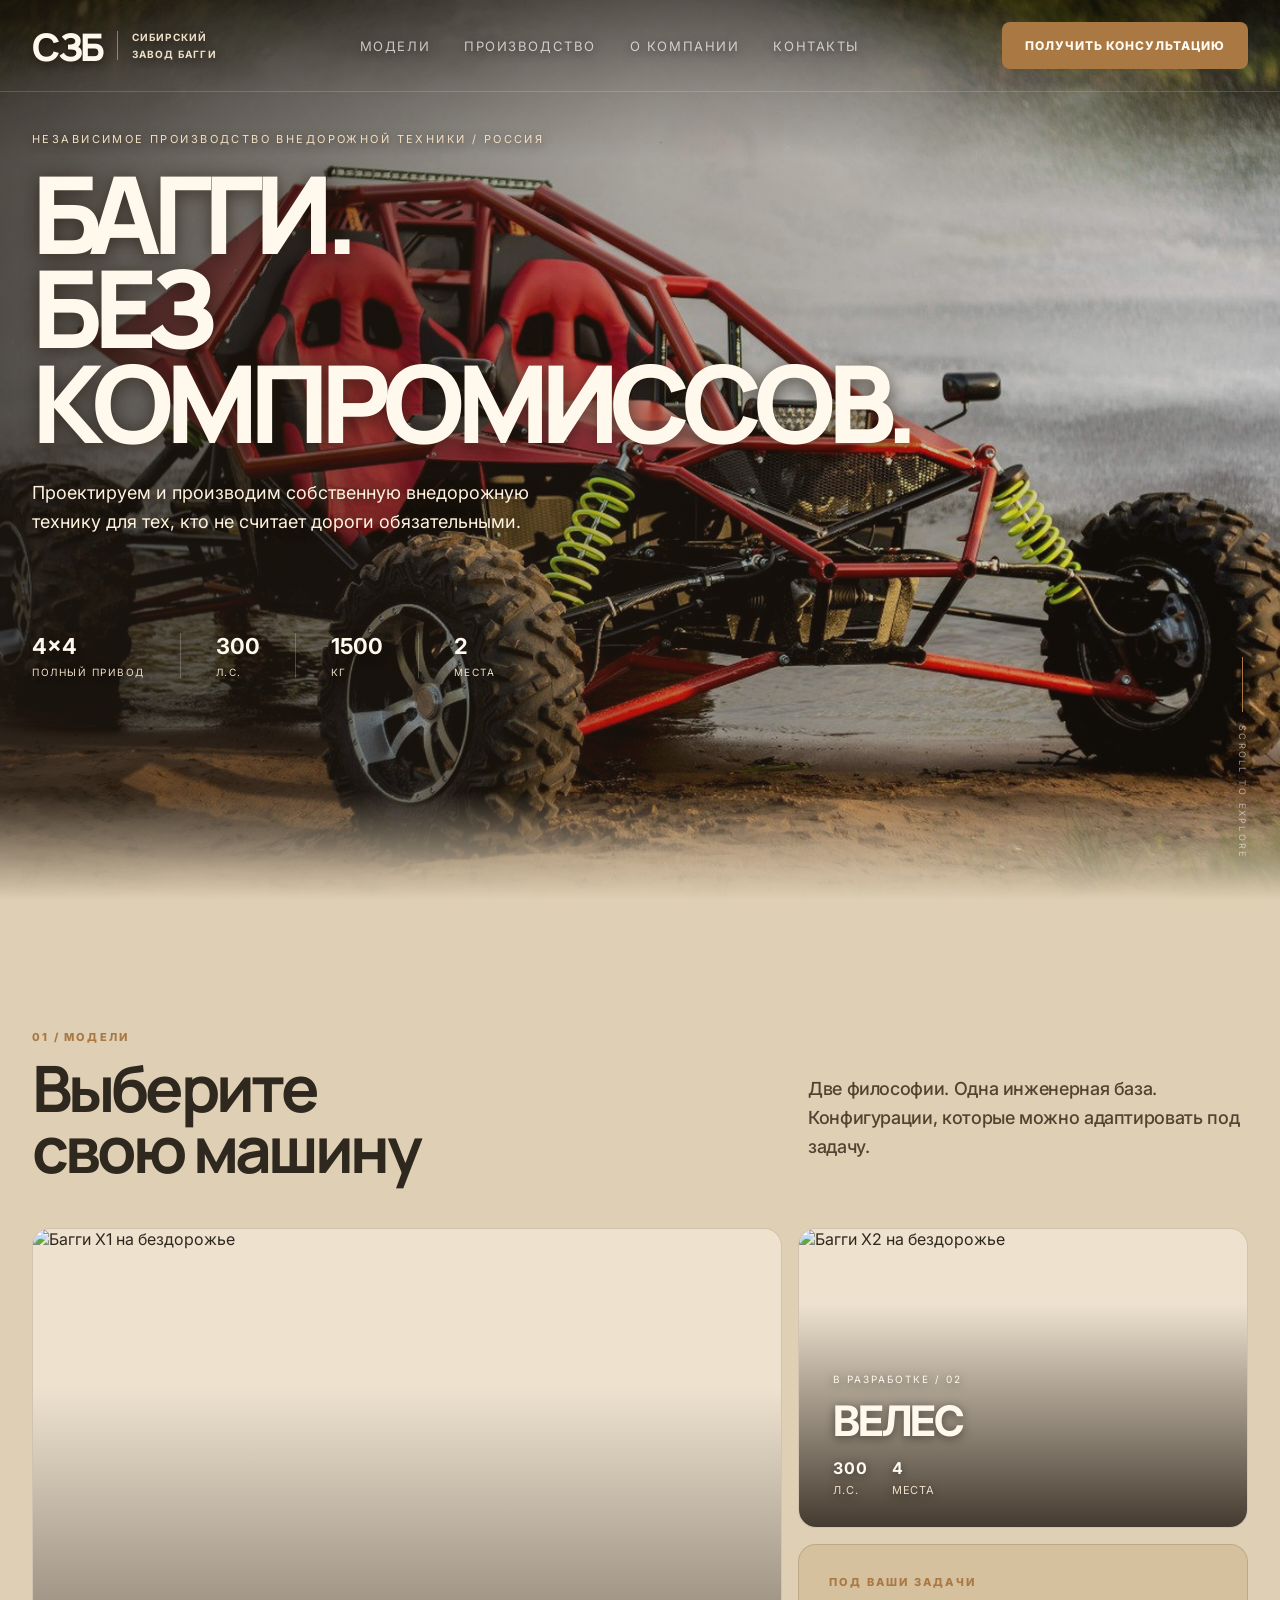
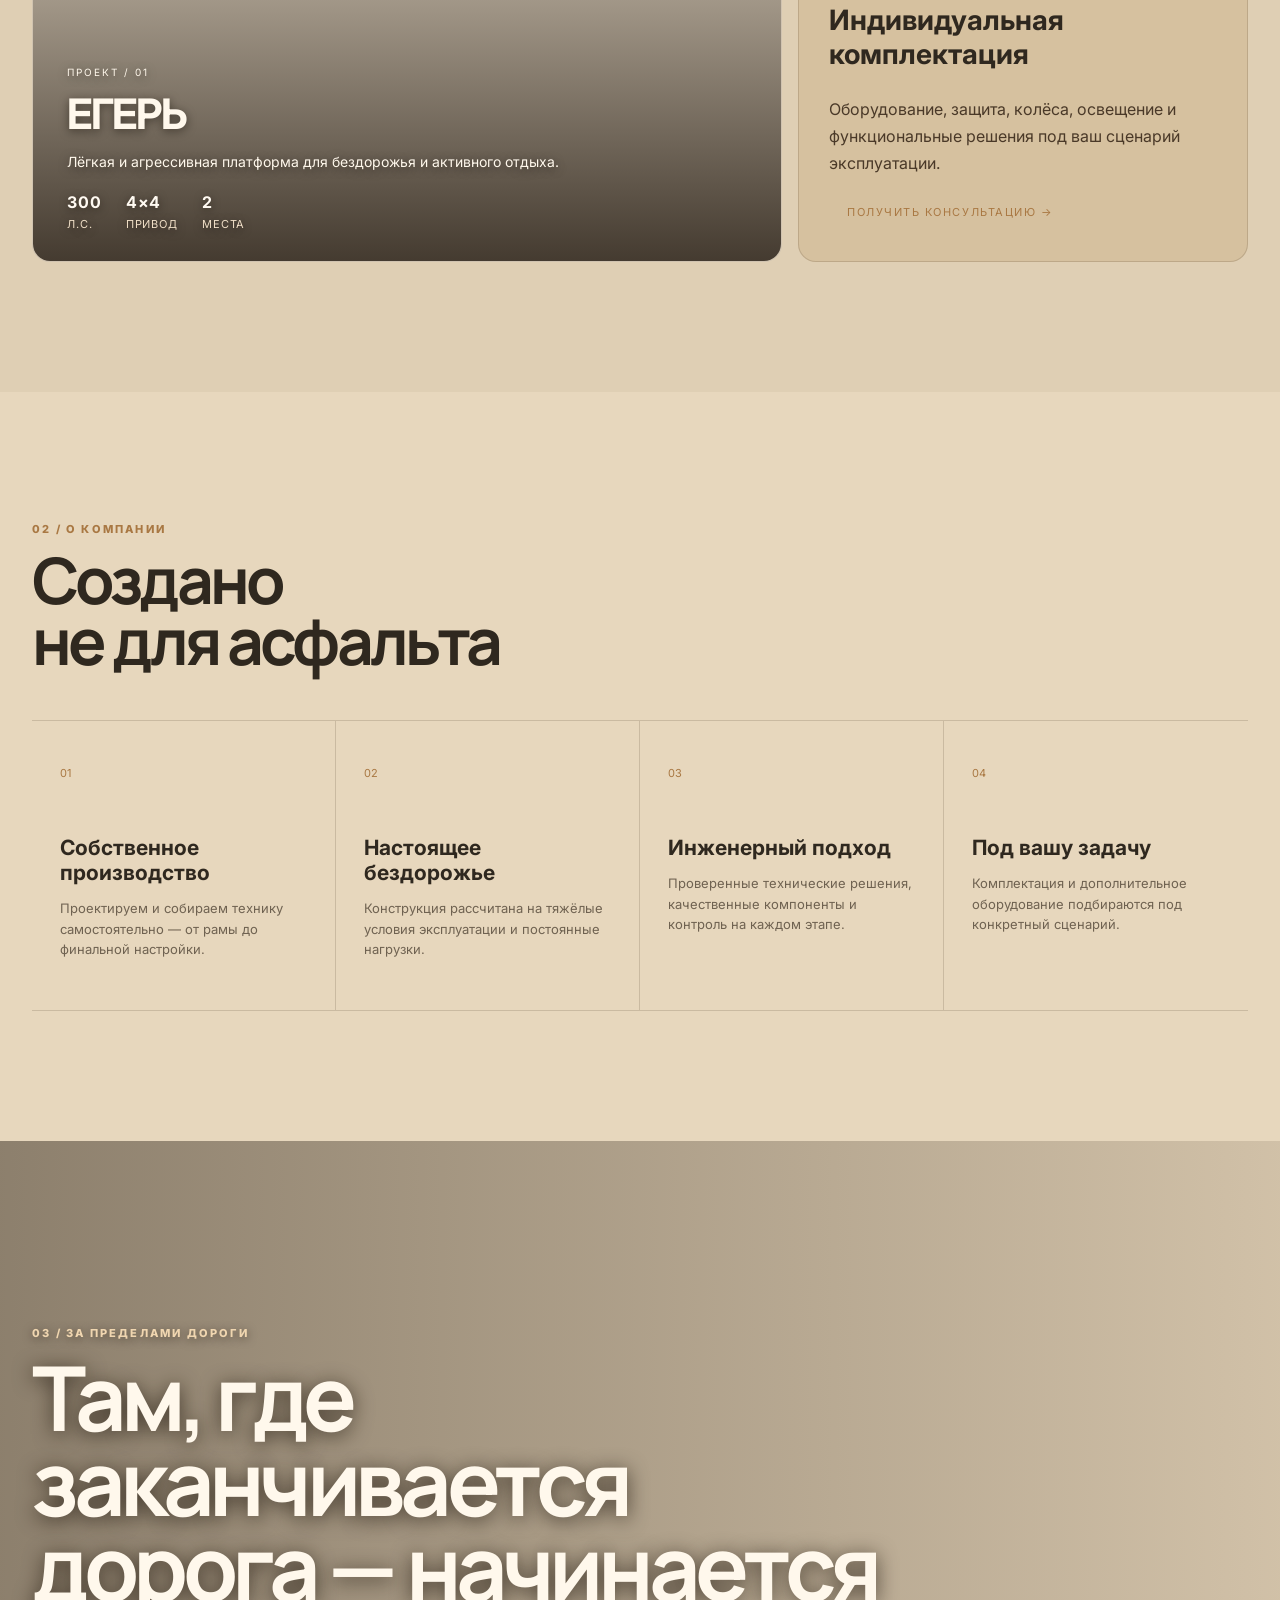
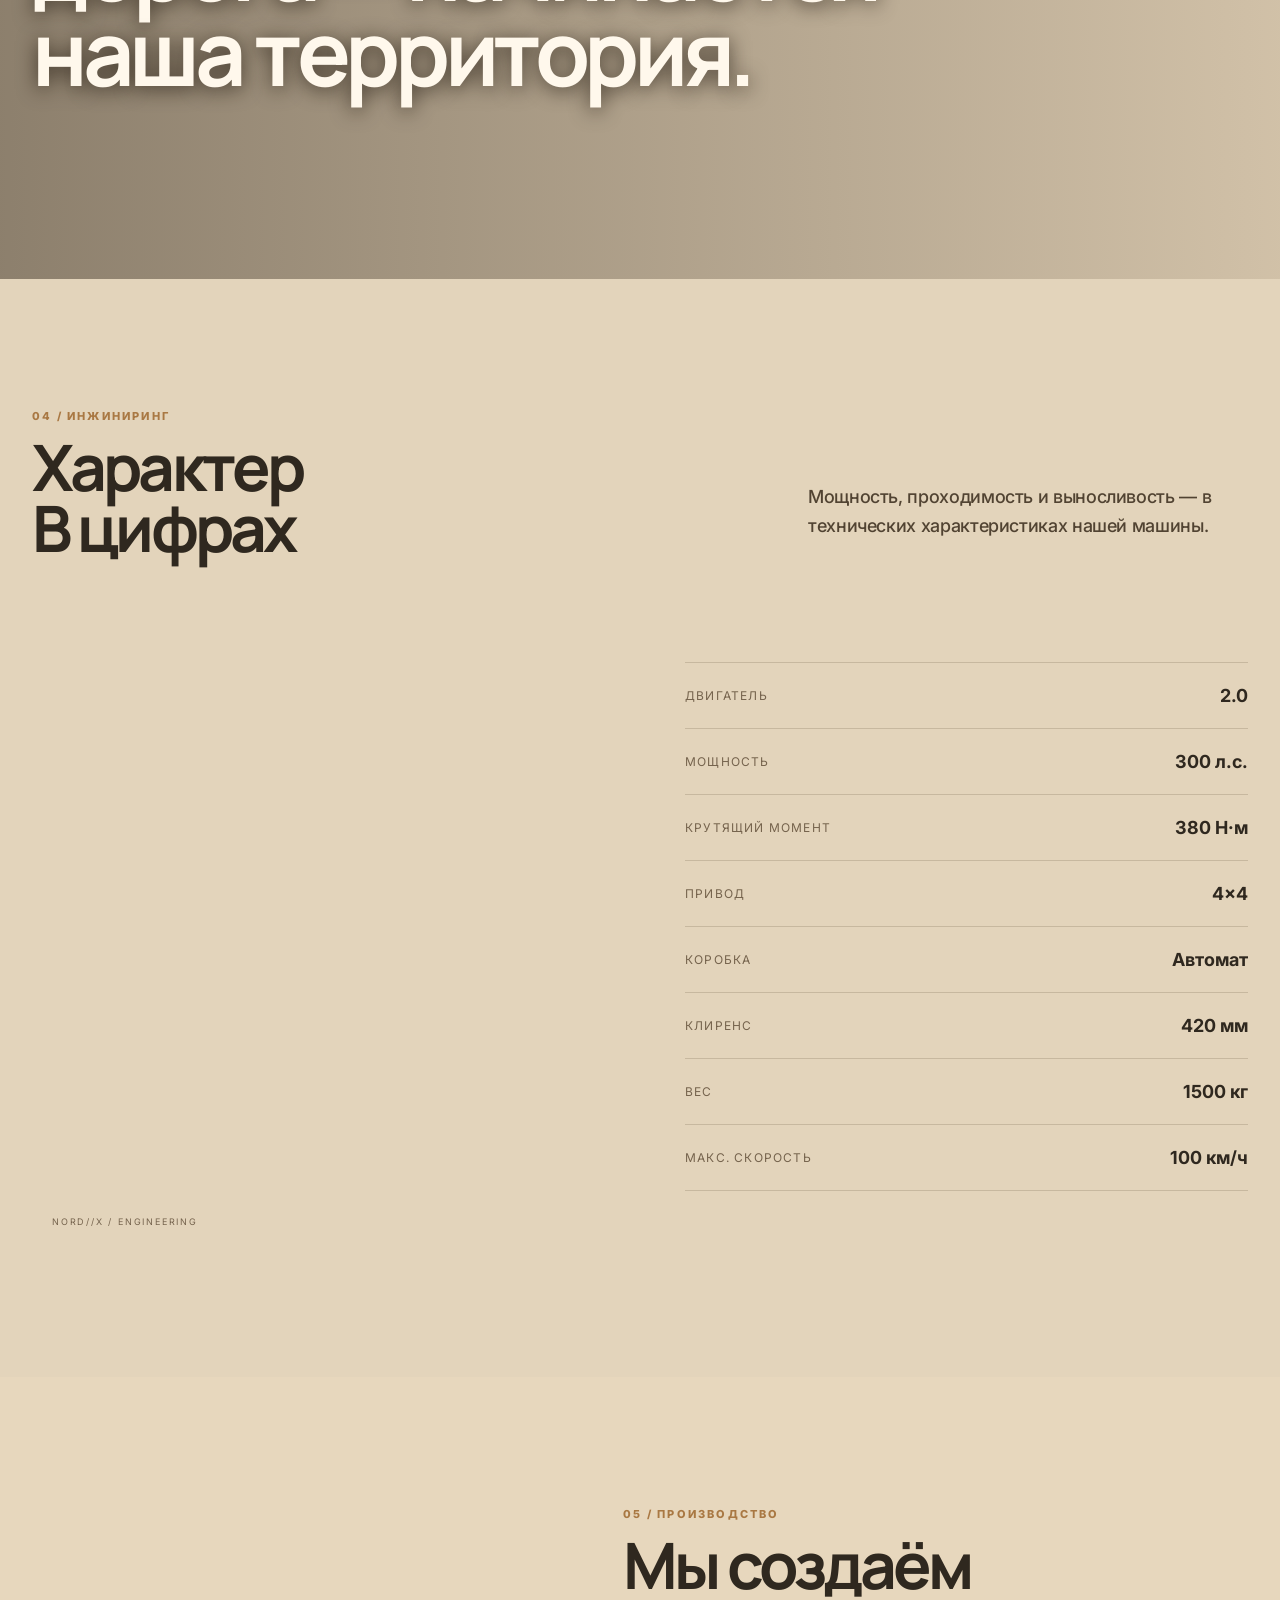
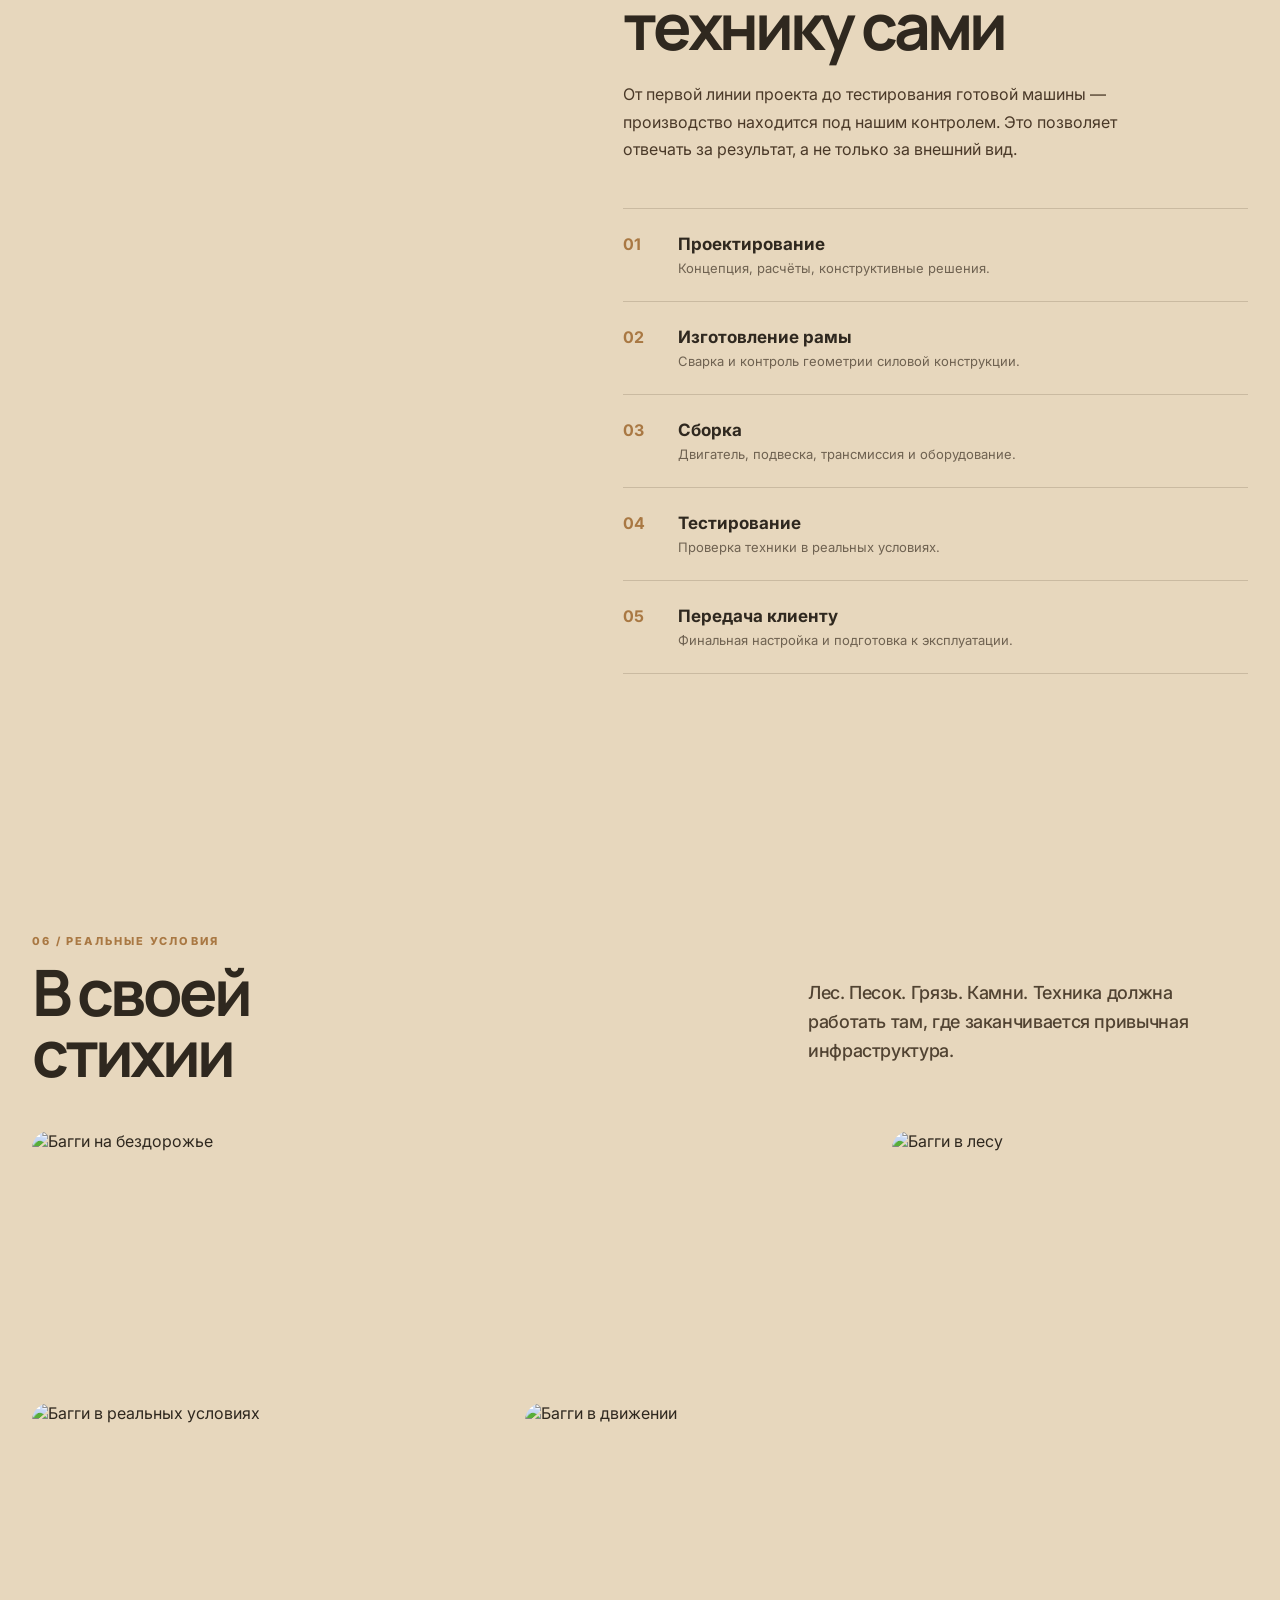
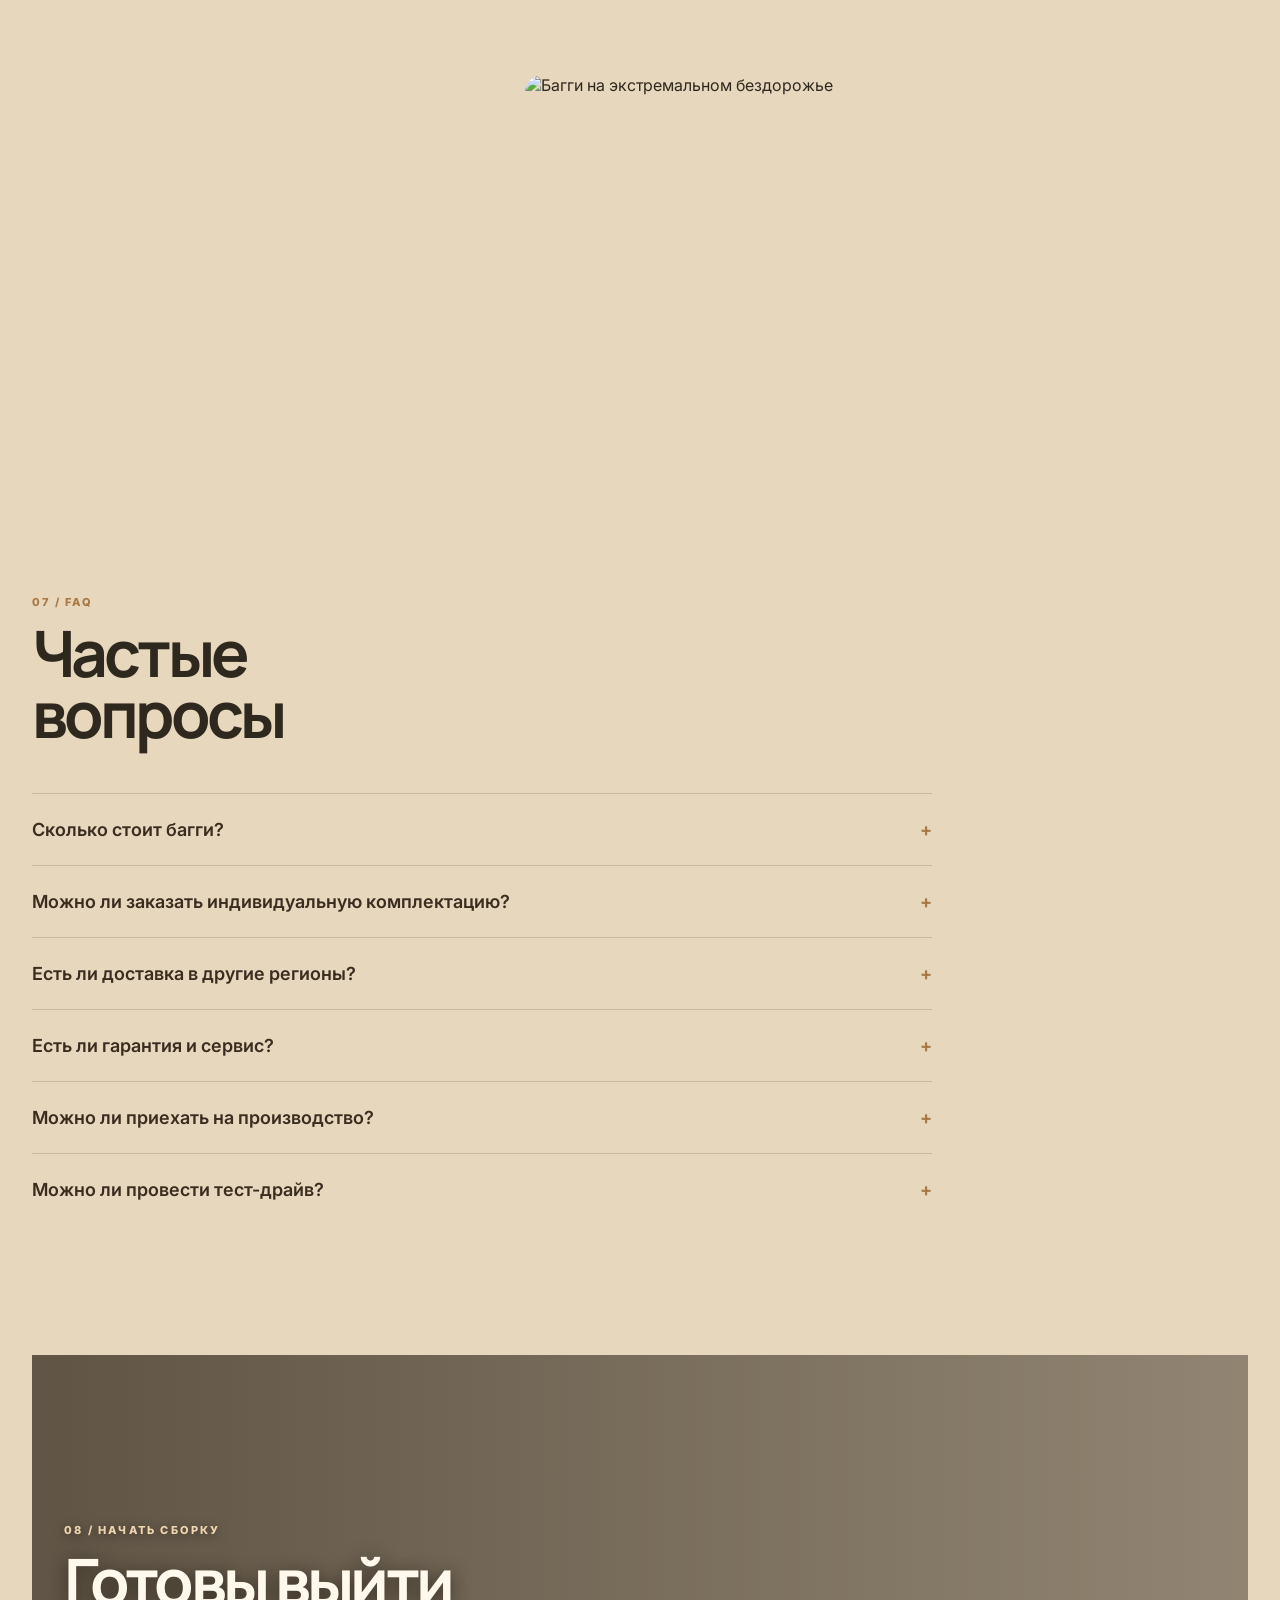
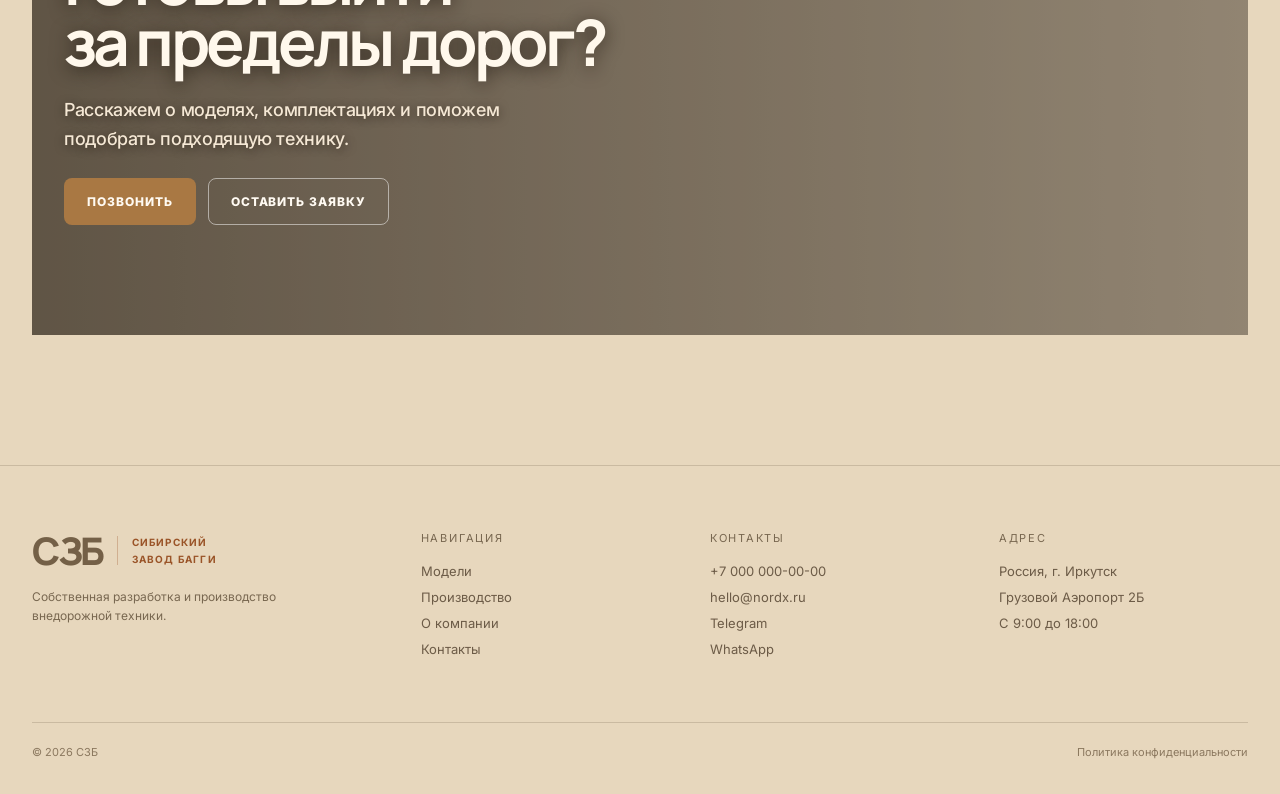
==== index.html @ f6bbefcf "Определились с названием производства, текст переведен на русский" ====
<!DOCTYPE html>
<html lang="ru">
<head>
  <meta charset="UTF-8">
  <meta name="viewport" content="width=device-width, initial-scale=1.0">
  <meta name="description" content="Премиальный производитель внедорожных багги. Проектируем и производим технику для настоящего бездорожья.">
  <meta property="og:title" content="СЗБ — багги для настоящего бездорожья">
  <meta property="og:description" content="Собственная разработка. Собственное производство. Техника без компромиссов.">
  <link rel="stylesheet" href="css/style.css">
  <title>СЗБ — Багги для настоящего бездорожья</title>
  <!-- PHOTO SET: currently based on the supplied buggy photo; replace local buggy-*.jpg files with real production photos later. -->
</head>

<body>
<!-- CONSULTATION MODAL -->
<div class="modal" id="consultModal" aria-hidden="true">
  <div class="modal-overlay" data-modal-close></div>

  <div class="modal-window" role="dialog" aria-modal="true" aria-labelledby="consultTitle">

    <button class="modal-close" type="button" data-modal-close aria-label="Закрыть">
      ×
    </button>

    <div class="modal-content">

      <div class="modal-kicker">СЗБ / ЗАЯВКА</div>

      <h2 id="consultTitle">
        Обсудим<br>вашу комплектацию
      </h2>

      <p class="modal-description">
        Расскажите, какая техника вас интересует.
        Мы свяжемся с вами и ответим на вопросы по моделям,
        комплектации и условиям.
      </p>

      <form class="consult-form" id="consultForm">

        <div class="form-group">
          <label for="consultName">Ваше имя</label>
          <input
            type="text"
            id="consultName"
            name="name"
            placeholder="Как к вам обращаться?"
            autocomplete="name"
            required
          >
        </div>

        <div class="form-group">
          <label for="consultPhone">Телефон</label>
          <input
            type="tel"
            id="consultPhone"
            name="phone"
            placeholder="+7 (___) ___-__-__"
            autocomplete="tel"
            required
          >
        </div>

        <div class="form-group">
          <label for="consultModel">Интересующая модель</label>

          <select id="consultModel" name="model">
            <option value="">Выберите модель</option>
            <option value="JAEGER">ЕГЕРЬ</option>
            <option value="Veles">ВЕЛЕС</option>
            <option value="custom">Индивидуальная комплектация</option>
            <option value="other">Пока не определился</option>
          </select>
        </div>

        <div class="form-group">
          <label for="consultMessage">Комментарий</label>

          <textarea
            id="consultMessage"
            name="message"
            rows="4"
            placeholder="Расскажите, что вас интересует"
          ></textarea>
        </div>

        <button class="btn form-submit" type="submit">
          Оставить заявку
        </button>

        <p class="form-note">
          Нажимая кнопку, вы соглашаетесь на обработку
          персональных данных.
        </p>

      </form>

      <div class="form-success" id="formSuccess">
        <div class="success-icon">✓</div>

        <h3>Заявка отправлена</h3>

        <p>
          Спасибо! Мы получили вашу заявку
          и свяжемся с вами в ближайшее время.
        </p>

        <button class="btn" type="button" data-modal-close>
          Вернуться на сайт
        </button>
      </div>

    </div>
  </div>
</div>

<header class="nav">
  <div class="nav-inner">

<!--    <a class="logo logo-siberia" href="#" aria-label="Сибирский завод багги — главная">-->
<!--      <span class="logo-siberia__name">СИБИРСКИЙ</span>-->
<!--      <span class="logo-siberia__description">ЗАВОД БАГГИ</span>-->
<!--    </a>-->

    <a class="logo logo-szb" href="#"
       aria-label="Сибирский завод багги — главная">
      <span class="logo-szb__mark">СЗБ</span>
      <span class="logo-szb__text">
        <span>СИБИРСКИЙ</span>
        <span>ЗАВОД БАГГИ</span>
      </span>
    </a>

    <nav class="nav-links">
      <a href="#models">Модели</a>
      <a href="#production">Производство</a>
      <a href="#about">О компании</a>
      <a href="#contacts">Контакты</a>
    </nav>

    <a class="btn js-consult-open" href="javascript:void(0)">
      Получить консультацию
    </a>

  </div>

  <div class="burger-layer">
    <button class="burger" type="button" aria-label="Открыть меню">
      <span></span>
      <span></span>
      <span></span>
    </button>
  </div>
</header>

<div class="mobile-menu">
  <nav>
    <a href="#models">Модели</a>
    <a href="#production">Производство</a>
    <a href="#about">О компании</a>
    <a href="#contacts">Контакты</a>
  </nav>

  <a
    href="javascript:void(0)"
    class="btn js-consult-open"
  >
    Получить консультацию
  </a>
</div>

<main>
<section class="hero">
  <div class="hero-content">
    <div class="eyebrow">Независимое производство внедорожной техники / Россия</div>
    <h1>БАГГИ.<br>БЕЗ КОМПРОМИССОВ.</h1>
    <p>Проектируем и производим собственную внедорожную технику для тех, кто не считает дороги обязательными.</p>
    <div class="actions">
<!--      <a class="btn" href="#models">Выбрать модель</a>-->
<!--      <a class="btn ghost js-consult-open" href="javascript:void(0)">Обсудить комплектацию</a>-->
    </div>
    <div class="specs">
      <div class="spec"><strong>4×4</strong><span>Полный привод</span></div>
      <div class="spec"><strong>300</strong><span>Л.с.</span></div>
      <div class="spec"><strong>1500</strong><span>Кг</span></div>
      <div class="spec"><strong>2</strong><span>Места</span></div>
    </div>
  </div>
  <div class="scroll">SCROLL TO EXPLORE</div>
</section>

<section id="models" class="models">
  <div class="container">
    <div class="section-head reveal"><div><div class="kicker">01 / Модели</div><h2>Выберите<br>свою машину</h2></div><p class="section-note">Две философии. Одна инженерная база. Конфигурации, которые можно адаптировать под задачу.</p></div>
    <div class="model-grid">
      <article class="model-card reveal">
        <img loading="lazy" src="https://p3.hippopx.com/preview/150/625/dune-buggy-sandy-desert-dunes-off-road-adventure-clear-blue-sky-rugged-atv-desert-exploration-sand-dunes-rocks-outdoor-adventure-desert-landscape.jpg" alt="Багги X1 на бездорожье">
        <div class="model-info"><div class="model-tag">Проект / 01</div><h3>ЕГЕРЬ</h3><p>Лёгкая и агрессивная платформа для бездорожья и активного отдыха.</p><div class="model-meta"><div><b>300</b>л.с.</div><div><b>4×4</b>привод</div><div><b>2</b>места</div></div></div>
      </article>
      <div>
        <article class="model-card small reveal">
          <img loading="lazy" src="https://p3.hippopx.com/preview/926/506/all-terrain-vehicles-desert-sand-dunes-clear-sky-racing-off-road-adventure-outdoor-activities-dune-buggies-desert-exploration.jpg" alt="Багги X2 на бездорожье">
          <div class="model-info"><div class="model-tag">В разработке / 02</div><h3>ВЕЛЕС</h3><div class="model-meta"><div><b>300</b>л.с.</div><div><b>4</b>места</div></div></div>
        </article>
        <div style="height:16px"></div>
        <div style="padding:30px;background:#d6c19f;border:1px solid var(--line);min-height:304px;display:flex;flex-direction:column;justify-content:space-between;border-radius:18px;" class="reveal">
          <div class="kicker">Под ваши задачи</div><div>
          <h3 style="font-size:28px;margin:0 0 10px">Индивидуальная<br>комплектация</h3><p class="config-description">Оборудование, защита, колёса, освещение и функциональные решения под ваш сценарий эксплуатации.</p></div>
          <a
            href="javascript:void(0)"
            class="btn-fill js-consult-open"
          >
            Получить консультацию →
          </a>
        </div>
      </div>
    </div>
  </div>
</section>

<section id="about">
<div class="container">
 <div class="section-head reveal"><div><div class="kicker">02 / О компании</div><h2>Создано<br>не для асфальта</h2></div></div>
 <div class="feature-strip">
  <div class="feature reveal"><div class="feature-num">01</div><h3>Собственное производство</h3><p>Проектируем и собираем технику самостоятельно — от рамы до финальной настройки.</p></div>
  <div class="feature reveal"><div class="feature-num">02</div><h3>Настоящее бездорожье</h3><p>Конструкция рассчитана на тяжёлые условия эксплуатации и постоянные нагрузки.</p></div>
  <div class="feature reveal"><div class="feature-num">03</div><h3>Инженерный подход</h3><p>Проверенные технические решения, качественные компоненты и контроль на каждом этапе.</p></div>
  <div class="feature reveal"><div class="feature-num">04</div><h3>Под вашу задачу</h3><p>Комплектация и дополнительное оборудование подбираются под конкретный сценарий.</p></div>
 </div>
</div>
</section>

<section class="full-visual">
 <div class="container"><div class="kicker">03 / За пределами дороги</div><h2>Там, где заканчивается дорога — начинается наша территория.</h2></div>
</section>

<section class="tech">
<div class="container">
 <div class="section-head reveal"><div><div class="kicker">04 / Инжиниринг</div><h2>Характер<br>В цифрах</h2></div><p class="section-note">Мощность, проходимость и выносливость — в технических характеристиках нашей машины.</p></div>
 <div class="tech-layout">
  <div class="tech-image reveal"></div>
  <div class="tech-list reveal">
   <div class="tech-row">
     <span>Двигатель</span><strong>2.0</strong></div><div class="tech-row">
      <span>Мощность</span><strong>300 л.с.</strong></div><div class="tech-row"><span>Крутящий момент</span><strong>380 Н·м</strong></div><div class="tech-row"><span>Привод</span><strong>4×4</strong></div><div class="tech-row"><span>Коробка</span><strong>Автомат</strong></div><div class="tech-row"><span>Клиренс</span><strong>420 мм</strong></div><div class="tech-row"><span>Вес</span><strong>1500 кг</strong></div><div class="tech-row"><span>Макс. скорость</span><strong>100 км/ч</strong></div>
  </div>
 </div>
</div>
</section>

<section id="production">
<div class="container">
 <div class="production">
  <div class="production-image reveal"></div>
  <div>
   <div class="kicker">05 / Производство</div><h2>Мы создаём<br>технику сами</h2>
   <p class="config-description">От первой линии проекта до тестирования готовой машины — производство находится под нашим контролем. Это позволяет отвечать за результат, а не только за внешний вид.</p>
   <div class="steps">
    <div class="step"><span>01</span><div><h3>Проектирование</h3><p>Концепция, расчёты, конструктивные решения.</p></div></div>
    <div class="step"><span>02</span><div><h3>Изготовление рамы</h3><p>Сварка и контроль геометрии силовой конструкции.</p></div></div>
    <div class="step"><span>03</span><div><h3>Сборка</h3><p>Двигатель, подвеска, трансмиссия и оборудование.</p></div></div>
    <div class="step"><span>04</span><div><h3>Тестирование</h3><p>Проверка техники в реальных условиях.</p></div></div>
    <div class="step"><span>05</span><div><h3>Передача клиенту</h3><p>Финальная настройка и подготовка к эксплуатации.</p></div></div>
   </div>
  </div>
 </div>
</div>
</section>

<section>
<div class="container">
 <div class="section-head reveal"><div><div class="kicker">06 / Реальные условия</div><h2>В своей<br>стихии</h2></div><p class="section-note">Лес. Песок. Грязь. Камни. Техника должна работать там, где заканчивается привычная инфраструктура.</p></div>
 <div class="gallery">
  <div class="wide reveal"><img loading="lazy" src="https://p3.hippopx.com/preview/816/249/black-and-gray-dune-buggy-sand-dunes-atv-desert-dunes-adventure-riding-thrill-picturesque-desert-off-road-vehicle-outdoor-adventure-desert-exploration.jpg" alt="Багги на бездорожье"></div>
  <div class="reveal"><img loading="lazy" src="https://p3.hippopx.com/preview/517/610/buggy-road-forest-vehicle-motor-vehicle-hiking-adventure-path-dirt-road-trees.jpg" alt="Багги в лесу"></div>
  <div class="tall reveal"><img loading="lazy" src="https://p1.hippopx.com/preview/960/985/168/cage-off-road-jeep-trail.jpg" alt="Багги в реальных условиях"></div>
  <div class="reveal"><img loading="lazy" src="https://p3.hippopx.com/preview/926/506/all-terrain-vehicles-desert-sand-dunes-clear-sky-racing-off-road-adventure-outdoor-activities-dune-buggies-desert-exploration.jpg" alt="Багги в движении"></div>
  <div class="wide reveal"><img loading="lazy" src="https://p3.hippopx.com/preview/150/625/dune-buggy-sandy-desert-dunes-off-road-adventure-clear-blue-sky-rugged-atv-desert-exploration-sand-dunes-rocks-outdoor-adventure-desert-landscape.jpg" alt="Багги на экстремальном бездорожье"></div>
 </div>
</div>
</section>

<section>
<div class="container">
 <div class="section-head reveal"><div><div class="kicker">07 / FAQ</div><h2>Частые<br>вопросы</h2></div></div>
 <div class="faq">
  <div class="faq-item"><button class="faq-q">Сколько стоит багги?<span>+</span></button><div class="faq-a"><p>Стоимость зависит от модели и комплектации. Оставьте заявку — подготовим предложение.</p></div></div>
  <div class="faq-item"><button class="faq-q">Можно ли заказать индивидуальную комплектацию?<span>+</span></button><div class="faq-a"><p>Да. Конфигурация может быть адаптирована под конкретный сценарий использования.</p></div></div>
  <div class="faq-item"><button class="faq-q">Есть ли доставка в другие регионы?<span>+</span></button><div class="faq-a"><p>Да. Условия доставки обсуждаются индивидуально при оформлении заказа.</p></div></div>
  <div class="faq-item"><button class="faq-q">Есть ли гарантия и сервис?<span>+</span></button><div class="faq-a"><p>Гарантию действует до момента передачи машины заказчику.</p></div></div>
  <div class="faq-item"><button class="faq-q">Можно ли приехать на производство?<span>+</span></button><div class="faq-a"><p>Да, возможность визита можно согласовать с менеджером заранее.</p></div></div>
  <div class="faq-item"><button class="faq-q">Можно ли провести тест-драйв?<span>+</span></button><div class="faq-a"><p>Да возможно, укажите о данной потребности в заявке и менеджер обсудит с вами детали.</p></div></div>
 </div>
</div>
</section>

<section id="contacts" style="padding-top:0">
 <div class="cta reveal">
  <div><div class="kicker">08 / Начать сборку</div><h2>Готовы выйти<br>за пределы дорог?</h2><p class="section-note">Расскажем о моделях, комплектациях и поможем подобрать подходящую технику.</p><div class="actions"><a class="btn" href="tel:+70000000000">Позвонить</a>
    <a class="btn ghost js-consult-open" href="javascript:void(0)">
      Оставить заявку
    </a>
  </div></div>
 </div>
</section>
</main>

<footer>
<div class="container">
 <div class="footer-grid">
  <div>
    <a class="logo logo-szb" href="#"
       aria-label="Сибирский завод багги — главная">
      <span class="logo-szb__mark">СЗБ</span>
      <span class="logo-szb__text">
        <span>СИБИРСКИЙ</span>
        <span>ЗАВОД БАГГИ</span>
      </span>
    </a>
    <p style="color:#786750;font-size:12px;line-height:1.6;max-width:250px;margin-top:18px">Собственная разработка и производство внедорожной техники.</p>
  </div>
  <div><div class="footer-title">Навигация</div><div class="footer-links"><a href="#models">Модели</a><a href="#production">Производство</a><a href="#about">О компании</a><a href="javascript:void(0)">Контакты</a></div></div>
  <div><div class="footer-title">Контакты</div><div class="footer-links"><a href="tel:+70000000000">+7 000 000-00-00</a><a href="mailto:hello@SZPx.ru">hello@nordx.ru</a><a href="#">Telegram</a><a href="#">WhatsApp</a></div></div>
  <div><div class="footer-title">Адрес</div><div class="footer-links"><a href="#">Россия, г. Иркутск</a href="#"><a href="#">Грузовой Аэропорт 2Б</a><a href="#">С 9:00 до 18:00</a></div></div>
 </div>
 <div class="copyright"><span>© 2026 СЗБ</span><span>Политика конфиденциальности</span></div>
</div>
</footer>
<script src="js/script.js"></script>
</body>
</html>
---- css/style.css ----
@import url('https://fonts.googleapis.com/css2?family=Inter:wght@400;500;600;700;800;900&family=Manrope:wght@400;500;600;700;800&display=swap');

/* =========================================================
   DESIGN SYSTEM
========================================================= */

:root{
  /* Backgrounds */
  --bg:#e7d7bd;
  --bg-alt:#dfcfb4;
  --bg-tech:#e3d4bb;

  /* Panels */
  --panel:#f1e6d3;
  --panel2:#dcc8a8;

  /* Typography */
  --text:#2f281f;
  --muted:#6f6251;

  /* UI */
  --line:rgba(75,58,38,.18);
  --accent:#a97843;

  --max:1440px;
}


/* =========================================================
   RESET / BASE
========================================================= */

*{
  box-sizing:border-box;
}

html{
  scroll-behavior:smooth;
}

html,
body{
  width:100%;
  max-width:100%;
  margin:0;
  padding:0;
  overflow-x:clip;
}

body{
  background:var(--bg);
  color:var(--text);
  font-family:Inter,Arial,sans-serif;
  overflow-x:hidden;
}

a{
  color:inherit;
  text-decoration:none;
}

button{
  font:inherit;
}

.container{
  width:min(calc(100% - 64px),var(--max));
  margin:auto;
}


/* =========================================================
   NAVIGATION
========================================================= */
.nav{
  position:absolute;
  z-index:60;
  top:0;
  left:0;
  right:0;
  height:92px;

  display:flex;
  align-items:center;

  border-bottom:1px solid rgba(255,255,255,.16);
}

.nav-inner{
  width:min(calc(100% - 64px),var(--max));
  margin:auto;

  display:flex;
  align-items:center;
  justify-content:space-between;

  position:relative;
  z-index:61;
}

/* =========================
   BRAND LOGO
========================= */

/* =========================
   LOGO
========================= */

.logo {
    display: inline-flex;
    align-items: center;

    padding: 0;
    background: transparent;
    border: none;
    border-radius: 0;
    box-shadow: none;

    color: #fff8ec;

    font-family: Manrope, Inter, sans-serif;
    font-size: 28px;
    font-weight: 900;
    line-height: 1;

    letter-spacing: -0.055em;
    white-space: nowrap;

    text-shadow:
        0 2px 8px rgba(0, 0, 0, .75),
        0 0 22px rgba(0, 0, 0, .35);

    transition: opacity .3s ease;
}

/* Акцент */

.logo span {
    color: #d6a46b;
    margin: 0 3px;
}

/* Hover */

.logo:hover {
    opacity: .8;
}

/* Убираем возможную старую линию */

.logo::before,
.logo::after {
    content: none;
}

/* Mobile */

@media (max-width: 900px) {
    .logo {
        font-size: 25px;
    }
}

.nav-links{
  display:flex;
  gap:34px;
  font-size:13px;
  text-transform:uppercase;
  letter-spacing:.12em;
  color:rgba(255,255,255,.7);
  text-shadow:0 2px 10px rgba(25,17,9,.55);
}

.nav-links a{
  transition:.25s;
}

.nav-links a:hover{
  color:#fff9f0;
  text-shadow:0 2px 12px rgba(0,0,0,.7);
}


/* BURGER */

.burger-layer{
  position:fixed;
  top:14px;
  right:18px;

  z-index:200;
}

.burger{
  display:none;

  position:relative;
  z-index:201;

  width:44px;
  height:44px;

  padding:0;

  border:1px solid rgba(255,255,255,.3);
  border-radius:8px;

  background:rgba(31,23,15,.2);

  cursor:pointer;

  align-items:center;
  justify-content:center;
  flex-direction:column;
  gap:5px;
}

.burger span{
  display:block;

  width:19px;
  height:1px;

  background:#fff8ec;

  transition:.3s;
}


/* =========================================================
   BUTTONS
========================================================= */

.btn {
  display: inline-block;
  padding: 15px 22px;

  border: 1px solid transparent;
  border-radius: 8px;

  background: var(--accent);
  color: #fffaf2;

  font-size: 12px;
  font-weight: 800;
  letter-spacing: .08em;
  text-transform: uppercase;
  text-decoration: none;

  cursor: pointer;

  transition:
    background-color .3s ease,
    color .3s ease,
    border-color .3s ease,
    transform .3s ease;
}

/* Обычная кнопка при наведении */

.btn:hover {
  background: #916438;
  color: #fffaf2;
  transform: translateY(-2px);
}

.btn:focus-visible {
  outline: 2px solid #f1e6d3;
  outline-offset: 3px;
}


/* =========================================================
   GHOST BUTTON
========================================================= */

.btn.ghost {
  background: transparent;
  border: 1px solid rgba(255, 255, 255, .5);
  color: #fffaf2;
}

/* Прозрачная кнопка при наведении */

.btn.ghost:hover {
  background: rgba(255, 255, 255, .08);
  border-color: rgba(255, 255, 255, .8);
  color: #fffaf2;
  transform: translateY(-2px);
}

/* =========================================================
   HERO
========================================================= */

.hero{
  width:100%;
  min-height:100vh;
  min-height:100svh;

  position:relative;
  display:flex;
  align-items:flex-end;
  overflow:hidden;

  background-image:
    linear-gradient(
      90deg,
      rgba(34,27,19,.72) 0%,
      rgba(62,47,31,.34) 50%,
      rgba(82,62,40,.18) 100%
    ),
    url('../buggy-hero.jpg');

  background-position:center center;
  background-size:cover;
  background-repeat:no-repeat;
}


/* Плавный переход Hero → Models */
.hero:after{
  content:"";
  position:absolute;

  left:0;
  bottom:0;

  width:100%;
  height:12%;

  background:linear-gradient(
    to bottom,
    rgba(223,207,180,0),
    var(--bg-alt)
  );

  pointer-events:none;
}

.hero::before {
    content: "";

    position: absolute;
    inset: 0 0 auto 0;

    height: 160px;

    background: linear-gradient(
        to bottom,
        rgba(20, 15, 10, .55) 0%,
        rgba(20, 15, 10, .22) 55%,
        transparent 100%
    );

    pointer-events: none;
    z-index: 1;
}

.hero-content{
  position:relative;
  z-index:2;
  width:min(calc(100% - 64px),var(--max));
  margin:0 auto;
  padding:0 0 92px;
}

.eyebrow{
  font-size:11px;
  text-transform:uppercase;
  letter-spacing:.22em;
  color:#f3dfc2;
  margin-bottom:20px;
  text-shadow:0 2px 10px rgba(31,22,13,.55);
}

h1{
  font-family:Manrope,Inter,sans-serif;
  font-size:clamp(58px,8.4vw,128px);
  line-height:.88;
  letter-spacing:-.075em;
  max-width:980px;
  margin:0 0 30px;
  font-weight:800;
  color:#fff8ec;
  text-shadow:0 3px 18px rgba(31,22,13,.65);
}

.hero p{
  max-width:560px;
  color:#fff3df;
  font-size:18px;
  line-height:1.6;
  margin:0 0 34px;
  text-shadow:0 2px 12px rgba(31,22,13,.6);
}

.actions{
  display:flex;
  gap:12px;
  flex-wrap:wrap;
}


/* Hero statistics */

.specs{
  display:flex;
  gap:0;
  margin-top:62px;
}

.spec{
  padding:0 35px;
  border-left:1px solid rgba(255,255,255,.22);
}

.spec:first-child{
  padding-left:0;
  border-left:0;
}

.spec strong{
  display:block;
  font-size:22px;
  color:#fff8ec;
  text-shadow:0 2px 10px rgba(20,14,8,.5);
}

.spec span{
  display:block;
  color:#f0dfc7;
  font-size:10px;
  text-transform:uppercase;
  letter-spacing:.15em;
  margin-top:7px;
  text-shadow:0 2px 8px rgba(20,14,8,.4);
}


/* Scroll indicator */

.scroll{
  position:absolute;
  right:32px;
  bottom:42px;
  z-index:4;

  writing-mode:vertical-rl;

  font-size:9px;
  letter-spacing:.25em;
  color:rgba(255,255,255,.55);

  display:flex;
  gap:13px;
  align-items:center;
}

.scroll:before{
  content:"";
  width:1px;
  height:55px;
  background:var(--accent);
}


/* =========================================================
   GENERAL SECTIONS
========================================================= */

section{
  padding:130px 0;
}

/*
   Большинство секций используют общий фон body.
   Не задаём border между секциями.
*/

.section-head{
  display:flex;
  justify-content:space-between;
  align-items:end;
  margin-bottom:48px;
  gap:30px;
}

.kicker{
  color:var(--accent);
  font-size:11px;
  font-weight:800;
  letter-spacing:.2em;
  text-transform:uppercase;
  margin-bottom:14px;
}

h2{
  font-family:Manrope,Inter,sans-serif;
  font-size:clamp(42px,5vw,76px);
  line-height:.95;
  letter-spacing:-.06em;
  margin:0;
}

.section-note{
  max-width:440px;
  color:#514332;
  font-size:18px;
  font-weight:500;
  line-height:1.6;
  letter-spacing:-.02em;
}

.config-description {
  color: #4a3928;
  line-height: 1.7;
  max-width: 560px;
  margin-top: 25px;
  margin-bottom: 16px;
}



.btn-fill:hover::before {
  transform: scaleX(1);
}


/* =========================================================
   MODELS
========================================================= */

.models{
  background:var(--bg-alt);
}

.model-grid{
  display:grid;
  grid-template-columns:1.25fr .75fr;
  gap:16px;
}

.model-card{
  min-height:620px;
  position:relative;
  overflow:hidden;
  background:#eee2cf;
  border:1px solid var(--line);
  border-radius:18px;
}

.model-card.small{
  min-height:300px;
}

.model-card img{
  width:100%;
  height:100%;
  object-fit:cover;
  position:absolute;
  inset:0;
  transition:transform .7s;
}

.model-card:after{
  content:"";
  position:absolute;
  inset:0;

  background:
    linear-gradient(
      transparent 25%,
      rgba(31,22,13,.82) 100%
    );
}

.model-card:hover img{
  transform:scale(1.045);
}

.model-info{
  position:absolute;
  z-index:2;
  left:34px;
  right:34px;
  bottom:30px;
}

.model-tag{
  font-size:10px;
  letter-spacing:.2em;
  text-transform:uppercase;
  color:#fff8ec;
  margin-bottom:10px;
  text-shadow:0 2px 10px rgba(20,14,8,.55);
}

.model-info h3{
  font-size:42px;
  letter-spacing:-.05em;
  margin:0 0 12px;
  color:#fff8ec;
  text-shadow:0 2px 10px rgba(20,14,8,.55);
}

.model-info p{
  color:#fff8ec;
  max-width:520px;
  line-height:1.5;
  margin:0 0 20px;
  font-size:14px;
  text-shadow:0 2px 10px rgba(20,14,8,.55);
}

.model-meta{
  display:flex;
  gap:24px;
  font-size:11px;
  text-transform:uppercase;
  letter-spacing:.08em;
  color:#f0dfc7;
  text-shadow:0 2px 8px rgba(20,14,8,.5);
}

.model-meta b{
  color:#fffaf2;
  font-size:16px;
  display:block;
  margin-bottom:5px;
}


/* =========================================================
   FEATURES
========================================================= */

.feature-strip{
  display:grid;
  grid-template-columns:repeat(4,1fr);

  border-top:1px solid var(--line);
  border-bottom:1px solid var(--line);
}

.feature{
  padding:45px 28px 50px;
  border-right:1px solid var(--line);
}

.feature:last-child{
  border:0;
}

.feature-num{
  color:var(--accent);
  font-size:11px;
  margin-bottom:55px;
}

.feature h3{
  font-size:21px;
  margin:0 0 13px;
}

.feature p{
  color:var(--muted);
  font-size:13px;
  line-height:1.6;
  margin:0;
}


/* =========================================================
   FULL VISUAL
========================================================= */

.full-visual{
  min-height:82vh;
  position:relative;
  display:flex;
  align-items:end;
  padding:70px 0;

  background:
    linear-gradient(
      90deg,
      rgba(42,32,21,.48),
      rgba(74,57,37,.14)
    ),
    url('https://p3.hippopx.com/preview/816/249/black-and-gray-dune-buggy-sand-dunes-atv-desert-dunes-adventure-riding-thrill-picturesque-desert-off-road-vehicle-outdoor-adventure-desert-exploration.jpg')
    center/cover fixed;
}

.full-visual h2{
  max-width:880px;
  font-size:clamp(48px,7vw,105px);
  color:#fff8ec;
  text-shadow:0 3px 20px rgba(25,17,9,.7);
}

.full-visual .kicker{
  color:#f0d6b0;
  text-shadow:0 2px 10px rgba(25,17,9,.55);
}


/* =========================================================
   ENGINEERING
========================================================= */

.tech{
  background:var(--bg-tech);
}

.tech-layout{
  display:grid;
  grid-template-columns:1fr 1fr;
  gap:90px;
  align-items:center;
}

.tech-image{
  height:640px;

  background:
    url('https://p3.hippopx.com/preview/150/625/dune-buggy-sandy-desert-dunes-off-road-adventure-clear-blue-sky-rugged-atv-desert-exploration-sand-dunes-rocks-outdoor-adventure-desert-landscape.jpg')
    center/cover;

  position:relative;
  border-radius:18px;
  overflow:hidden;
}

.tech-image:after{
  content:"NORD//X / ENGINEERING";
  position:absolute;
  bottom:20px;
  left:20px;
  font-size:9px;
  letter-spacing:.2em;
  color:#75634d;
}

.tech-list{
  border-top:1px solid var(--line);
}

.tech-row{
  display:flex;
  justify-content:space-between;
  align-items:center;
  padding:22px 0;
  border-bottom:1px solid var(--line);
}

.tech-row span{
  color:#75634d;
  font-size:12px;
  text-transform:uppercase;
  letter-spacing:.1em;
}

.tech-row strong{
  font-size:18px;
}


/* =========================================================
   PRODUCTION
========================================================= */

.production{
  display:grid;
  grid-template-columns:.9fr 1.1fr;
  gap:80px;
}

.production-image{
  min-height:620px;

  background:
    url('https://p1.hippopx.com/preview/960/985/168/cage-off-road-jeep-trail.jpg')
    center/cover;

  border-radius:18px;
  overflow:hidden;
}

.steps{
  margin-top:45px;
  border-top:1px solid var(--line);
}

.step{
  display:grid;
  grid-template-columns:55px minmax(0,1fr);
  padding:25px 0;
  border-bottom:1px solid var(--line);
}

.step span{
  color:var(--accent);
  font-weight:700;
}

.step h3{
  margin:0 0 6px;
  font-size:17px;
}

.step p{
  margin:0;
  color:var(--muted);
  font-size:13px;
}


/* =========================================================
   GALLERY
========================================================= */

.gallery{
  display:grid;
  grid-template-columns:1.15fr .85fr .85fr;
  grid-auto-rows:260px;
  gap:12px;
}

.gallery div{
  overflow:hidden;
  border-radius:18px;
}

.gallery img{
  width:100%;
  height:100%;
  object-fit:cover;
  transition:.6s;
}

.gallery div:hover img{
  transform:scale(1.04);
}

.gallery .tall{
  grid-row:span 2;
}

.gallery .wide{
  grid-column:span 2;
}


/* =========================================================
   FAQ
========================================================= */

.faq{
  max-width:900px;
}

.faq-item{
  border-top:1px solid var(--line);
}

.faq-q{
  width:100%;
  background:none;
  border:0;
  color:#3a2d20;
  text-align:left;

  padding:25px 0;

  font-size:18px;
  font-weight:600;

  display:flex;
  justify-content:space-between;

  cursor:pointer;
}

.faq-q span{
  color:var(--accent);
  font-weight:700;
}

.faq-a{
  max-height:0;
  overflow:hidden;

  color:#665441;
  line-height:1.6;
  font-size:14px;

  transition:max-height .35s;
}

.faq-a p{
  margin:0 0 24px;
}


/* =========================================================
   CTA
========================================================= */

.cta{
  position:relative;
  overflow:hidden;

  margin:0 32px;

  padding:
    110px
    max(32px,calc((100vw - var(--max))/2));

  min-height:580px;

  display:flex;
  align-items:end;

  background:
    linear-gradient(
      90deg,
      rgba(44,34,22,.55),
      rgba(36,28,19,.14)
    ),
    url('https://p3.hippopx.com/preview/816/249/black-and-gray-dune-buggy-sand-dunes-atv-desert-dunes-adventure-riding-thrill-picturesque-desert-off-road-vehicle-outdoor-adventure-desert-exploration.jpg')
    center/cover;
}

.cta:before{
  content:"";
  position:absolute;
  inset:0;
  background:rgba(34,25,16,.34);
  pointer-events:none;
}

.cta > div{
  position:relative;
  z-index:1;
}

.cta h2{
  max-width:900px;
  color:#fff8ec;
  text-shadow:0 3px 18px rgba(25,17,9,.65);
}

.cta .kicker{
  color:#f0d6b0;
  text-shadow:0 2px 10px rgba(25,17,9,.55);
}

.cta .section-note{
  margin:24px 0;
  color:#f5e8d5;
  text-shadow:0 2px 10px rgba(25,17,9,.55);
}


/* =========================================================
   FOOTER
========================================================= */

footer{
  padding:65px 0 35px;
  border-top:1px solid var(--line);
}

.footer-grid{
  display:grid;
  grid-template-columns:1.4fr 1fr 1fr 1fr;
  gap:40px;
}

.footer-title{
  font-size:11px;
  text-transform:uppercase;
  letter-spacing:.16em;
  color:#786750;
  margin-bottom:18px;
}

.footer-links a{
  display:block;
  color:#6c5b47;
  font-size:13px;
  margin:10px 0;
}

.copyright{
  border-top:1px solid var(--line);
  margin-top:55px;
  padding-top:22px;

  color:#8b785f;
  font-size:11px;

  display:flex;
  justify-content:space-between;
}


/* =========================================================
   ANIMATION
========================================================= */

.reveal{
  opacity:0;
  transform:translateY(25px);
  transition:opacity .7s,transform .7s;
}

.reveal.show{
  opacity:1;
  transform:none;
}


/* =========================================================
   RESPONSIVE
========================================================= */

@media(max-width:900px){

  .container,
  .nav-inner,
  .hero-content{
    width:min(calc(100% - 36px),var(--max));
  }

  .nav-links{
    display:none;
  }

  .nav .btn{
    display:none;
  }

  .nav{
    height:72px;
  }

  .burger-layer{
    display:block;
  }

  .burger{
    display:flex;
  }

  .container,
  .nav-inner,
  .hero-content{
    width:min(calc(100% - 36px),var(--max));
  }

  .section-head{
    align-items:flex-start;
  }

  section{
    padding:85px 0;
  }

  .model-grid,
  .tech-layout,
  .production{
    grid-template-columns:1fr;
    gap:16px;
  }

  .model-card{
    min-height:520px;
  }

  .model-card.small{
    min-height:300px;
  }

  .feature-strip{
    grid-template-columns:1fr 1fr;
  }

  .feature:nth-child(2){
    border-right:0;
  }

  .feature:nth-child(-n+2){
    border-bottom:1px solid var(--line);
  }

  .tech-image{
    height:480px;
  }

  .gallery{
    grid-template-columns:1fr 1fr;
    grid-auto-rows:220px;
  }

  .gallery .wide{
    grid-column:span 2;
  }

  .gallery .tall{
    grid-row:span 1;
  }

  .cta{
    margin:0 12px;
    padding:80px 24px;
  }

  .footer-grid{
    grid-template-columns:1fr 1fr;
  }

  .specs{
    gap:20px;
    flex-wrap:wrap;
  }

  .spec{
    padding-left:20px;
  }
}





/* =========================================================
   SELECTION
========================================================= */

::selection{
  background:var(--accent);
  color:#17130f;
}

/* =========================================================
   CONSULTATION MODAL
   ========================================================= */

.modal{
  position:fixed;
  inset:0;
  z-index:100;
  display:flex;
  align-items:center;
  justify-content:center;
  padding:30px;
  visibility:hidden;
  opacity:0;
  transition:
    opacity .3s ease,
    visibility .3s ease;
}

.modal.is-open{
  visibility:visible;
  opacity:1;
}

.modal-overlay{
  position:absolute;
  inset:0;
  background:rgba(31,23,15,.68);
  backdrop-filter:blur(8px);
  -webkit-backdrop-filter:blur(8px);
}

.modal-window{
  position:relative;
  z-index:2;
  width:min(100%,680px);
  max-height:calc(100vh - 60px);
  overflow-y:auto;

  background:#e7d7bd;
  border:1px solid rgba(75,58,38,.22);
  border-radius:18px;

  box-shadow:
    0 30px 90px rgba(25,17,9,.35);

  transform:translateY(25px) scale(.98);
  transition:transform .35s ease;
}

.modal.is-open .modal-window{
  transform:translateY(0) scale(1);
}

.modal-content{
  padding:55px 55px 48px;
}

.modal-close{
  position:absolute;
  top:18px;
  right:20px;

  width:42px;
  height:42px;

  border:1px solid rgba(75,58,38,.2);
  background:rgba(255,255,255,.18);

  color:#3a2d20;
  font-size:26px;
  font-weight:300;
  line-height:1;

  cursor:pointer;

  transition:.25s;
}

.modal-close:hover{
  background:var(--accent);
  color:#fffaf2;
  border-color:var(--accent);
}

.modal-kicker{
  color:var(--accent);
  font-size:10px;
  font-weight:800;
  letter-spacing:.2em;
  text-transform:uppercase;
  margin-bottom:16px;
}

.modal-content h2{
  color:#2f281f;
  font-size:clamp(38px,5vw,58px);
  line-height:.95;
  margin:0 0 22px;
}

.modal-description{
  max-width:520px;
  color:#6f6251;
  font-size:14px;
  line-height:1.7;
  margin:0 0 34px;
}


/* FORM */

.consult-form{
  display:flex;
  flex-direction:column;
  gap:20px;
}

.form-group{
  display:flex;
  flex-direction:column;
  gap:8px;
}

.form-group label{
  color:#5c4d3b;
  font-size:10px;
  font-weight:700;
  text-transform:uppercase;
  letter-spacing:.14em;
}

.form-group input,
.form-group select,
.form-group textarea{
  width:100%;

  padding:15px 16px;

  border:1px solid rgba(75,58,38,.22);
  border-radius:8px;

  background:rgba(255,250,240,.45);
  color:#2f281f;

  font-family:Inter,Arial,sans-serif;
  font-size:14px;

  outline:none;

  transition:
    border-color .25s,
    background .25s,
    box-shadow .25s;
}

.form-group input::placeholder,
.form-group textarea::placeholder{
  color:#9b8b75;
}

.form-group input:focus,
.form-group select:focus,
.form-group textarea:focus{
  border-color:var(--accent);
  background:#f1e6d3;
  box-shadow:0 0 0 3px rgba(169,120,67,.1);
}

.form-group textarea{
  resize:vertical;
  min-height:105px;
}

.form-group select{
  appearance:none;
  -webkit-appearance:none;

  background-image:
    linear-gradient(45deg,transparent 50%,#806c55 50%),
    linear-gradient(135deg,#806c55 50%,transparent 50%);

  background-position:
    calc(100% - 18px) 21px,
    calc(100% - 13px) 21px;

  background-size:5px 5px;
  background-repeat:no-repeat;

  cursor:pointer;
}

.form-submit{
  width:100%;
  margin-top:4px;
  padding:17px 22px;
}

.form-note{
  margin:0;
  color:#8b785f;
  font-size:10px;
  line-height:1.5;
  text-align:center;
}


/* SUCCESS */

.form-success{
  display:none;
  text-align:center;
  padding:25px 0 10px;
}

.form-success.is-visible{
  display:block;
}

.form-success .success-icon{
  width:56px;
  height:56px;

  display:flex;
  align-items:center;
  justify-content:center;

  margin:0 auto 22px;

  border:1px solid var(--accent);

  color:var(--accent);
  font-size:25px;
}

.form-success h3{
  margin:0 0 12px;
  font-family:Manrope,Inter,sans-serif;
  font-size:30px;
  letter-spacing:-.04em;
}

.form-success p{
  max-width:400px;
  margin:0 auto 28px;

  color:var(--muted);
  font-size:14px;
  line-height:1.6;
}


/* PREVENT BODY SCROLL WHEN MODAL IS OPEN */

body.modal-open{
  overflow:hidden;
}

/*burger-meny*/

.mobile-menu{
  position:fixed;
  top:0;
  right:0;
  z-index:50;

  /*
    Меню начинается после области логотипа.
    130px — ширина, зарезервированная под логотип.
  */
  left:130px;

  height:100dvh;

  padding:110px 30px 40px;

  background:#2f281f;

  transform:translateX(100%);
  transition:transform .35s ease;

  display:flex;
  flex-direction:column;
  justify-content:space-between;

  overflow:hidden;
}

.mobile-menu.is-open{
  transform:translate3d(0,0,0);
}

.mobile-menu nav{
  display:flex;
  flex-direction:column;
  gap:26px;
}

.mobile-menu nav a{
  color:#fff8ec;

  font-family:Manrope,Inter,sans-serif;
  font-size:28px;
  font-weight:600;

  letter-spacing:-.04em;

  transition:.25s;
}

.mobile-menu nav a:hover{
  color:#d6b27f;
}

.mobile-menu .btn {
  width: 100%;
  text-align: center;
  background: var(--accent);
  color: #fffaf2;
}

.mobile-menu .btn:hover,
.mobile-menu .btn:focus-visible {
  color: #fff8ed;
}

@media(min-width:901px){
  .mobile-menu{
    display:none;
  }

  .burger-layer{
    display:none;
  }
}

body.menu-open{
  overflow:hidden;
}

.burger.is-open span:nth-child(1){
  transform:translateY(6px) rotate(45deg);
}

.burger.is-open span:nth-child(2){
  opacity:0;
}

.burger.is-open span:nth-child(3){
  transform:translateY(-6px) rotate(-45deg);
}


/* MOBILE */

@media(max-width:560px){
  .model-meta{
    gap:16px;
    flex-wrap:wrap;
  }

  .modal{
    padding:24px 12px;
    padding-top:max(24px, env(safe-area-inset-top));
    padding-bottom:max(24px, env(safe-area-inset-bottom));

    align-items:center;
  }

  .modal-window{
    width:100%;
    max-height:calc(100dvh - 48px);

    overflow-y:auto;
    overscroll-behavior:contain;
  }

  .modal-content{
    padding:42px 24px 30px;
  }

  .modal-close{
    top:12px;
    right:12px;

    width:38px;
    height:38px;
  }

  .modal-content h2{
    font-size:38px;
  }

  .modal-description{
    font-size:13px;
  }

  .hero{
    min-height:100svh;
    background-position:60% center;
  }

  .scroll{
    display:none;
  }

  .hero-content{
    width:calc(100% - 36px);
  }

  .hero h1{
    width:100%;
    font-size:10vw;
    line-height:.9;
    letter-spacing:-.055em;
  }

  .hero p{
    font-size:15px;
  }

  .spec{
    min-width:80px;
  }

  .spec strong{
    font-size:18px;
  }

  .feature-strip,
  .footer-grid{
    grid-template-columns:1fr;
  }

  .feature{
    border-right:0;
    border-bottom:1px solid var(--line);
  }

  .feature:last-child{
    border-bottom:0;
  }

  .gallery{
    grid-template-columns:1fr;
  }

  .gallery .wide{
    grid-column:auto;
  }

  .model-info h3{
    font-size:32px;
  }

    .tech-row{
    gap:20px;
  }

  .tech-row span{
    flex:1;
    min-width:0;
  }

  .tech-row strong{
    flex-shrink:0;
    text-align:right;
  }
}

@media(max-width:400px){

  .mobile-menu{
    left:115px;
    padding-left:24px;
    padding-right:20px;
  }

}

body.modal-open {
  overflow: hidden;
}

.form-success {
  display: none;
}

.form-success.is-visible {
  display: block;
}

.btn-fill {
  display: inline-block;
  position: relative;
  padding: 12px 18px;

  border: none;
  border-radius: 4px;

  text-align: left;
  font-size: 11px;
  text-transform: uppercase;
  letter-spacing: .14em;

  color: var(--accent);
  text-decoration: none;

  overflow: hidden;
  isolation: isolate;

  transition: color 0.35s ease;
}

.btn-fill::before {
  content: "";
  position: absolute;
  inset: 0;

  background: #59472f;

  transform: scaleX(0);
  transform-origin: left;
  transition: transform 0.35s ease;

  z-index: -1;
}

.btn-fill:hover,
.btn-fill:focus-visible {
  color: #fff8ed;
}

.btn-fill:hover::before,
.btn-fill:focus-visible::before {
  transform: scaleX(1);
}

/* Сибирский завод багги */
.logo.logo-szb {
  display: inline-flex;
  align-items: center;
  gap: 14px;
  flex-shrink: 0;

  padding: 0;
  background: transparent;
  border: none;
  box-shadow: none;
  white-space: nowrap;
}

/* Сбрасываем старое оформление .logo span */
.logo.logo-szb span {
  margin: 0;
  color: inherit;
}

.logo.logo-szb .logo-szb__mark {
  font-family: "Manrope", sans-serif;
  font-size: 38px;
  font-weight: 800;
  line-height: 1;
  letter-spacing: -0.065em;
}

.logo.logo-szb .logo-szb__text {
  display: flex;
  flex-direction: column;
  gap: 5px;

  padding-left: 14px;
  border-left: 1px solid currentColor;

  font-family: "Inter", sans-serif;
  font-size: 10px;
  font-weight: 700;
  line-height: 1.2;
  letter-spacing: 0.12em;
}

/* Поверх фотографии */
.nav .logo.logo-szb {
  color: #fff8ec;
  text-shadow: 0 2px 8px rgba(20, 15, 10, .7);
}

.nav .logo.logo-szb .logo-szb__text {
  color: #f0dfc7;
  border-left-color: rgba(240, 223, 199, .45);
}

.logo.logo-szb:hover {
  opacity: 1;
}

/* Логотип в футере */
footer .logo.logo-szb {
  color: #746047;
  text-shadow: none;
}

footer .logo.logo-szb .logo-szb__text {
  color: #9a5428;
  border-left-color: rgba(154, 84, 40, .3);
  text-shadow: none;
}

@media (max-width: 600px) {
  .logo.logo-szb {
    gap: 10px;
  }

  .logo.logo-szb .logo-szb__mark {
    font-size: 30px;
  }

  .logo.logo-szb .logo-szb__text {
    padding-left: 10px;
    font-size: 8px;
    letter-spacing: 0.08em;
    gap: 4px;
  }
}
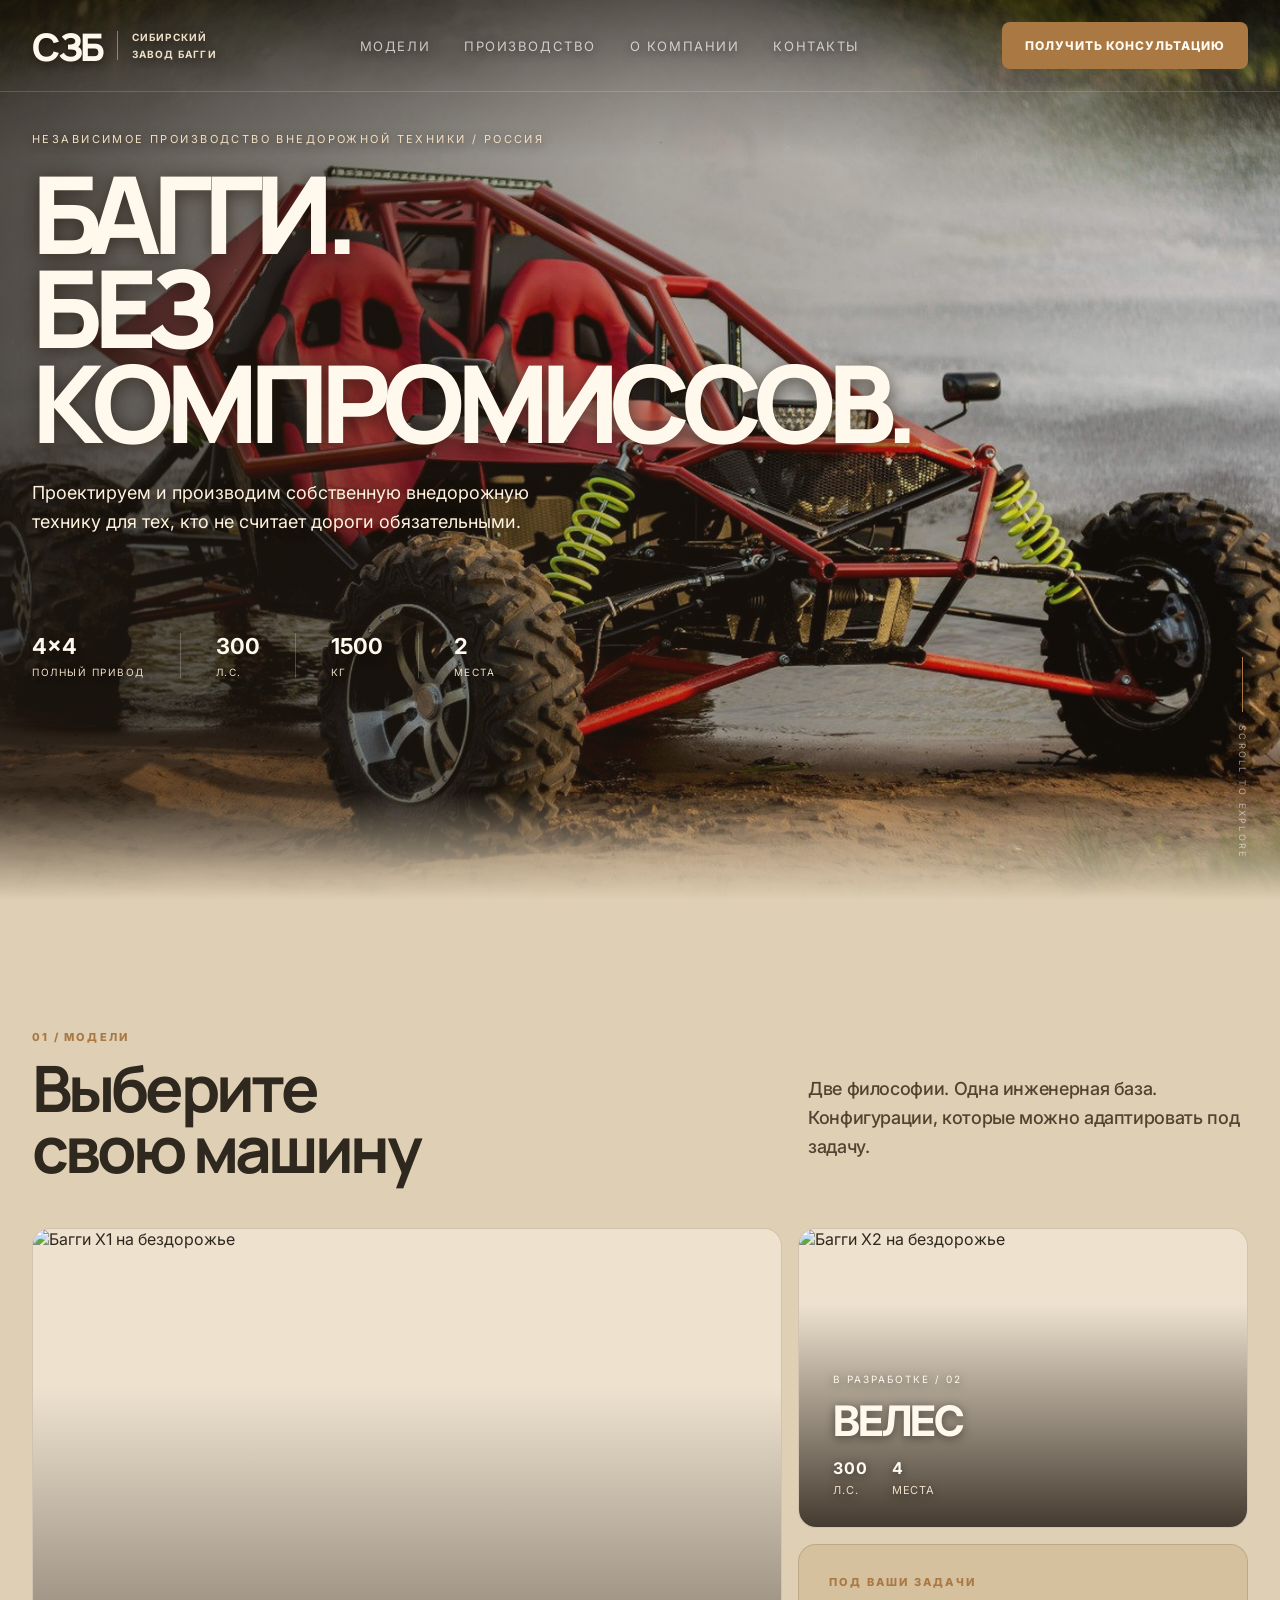
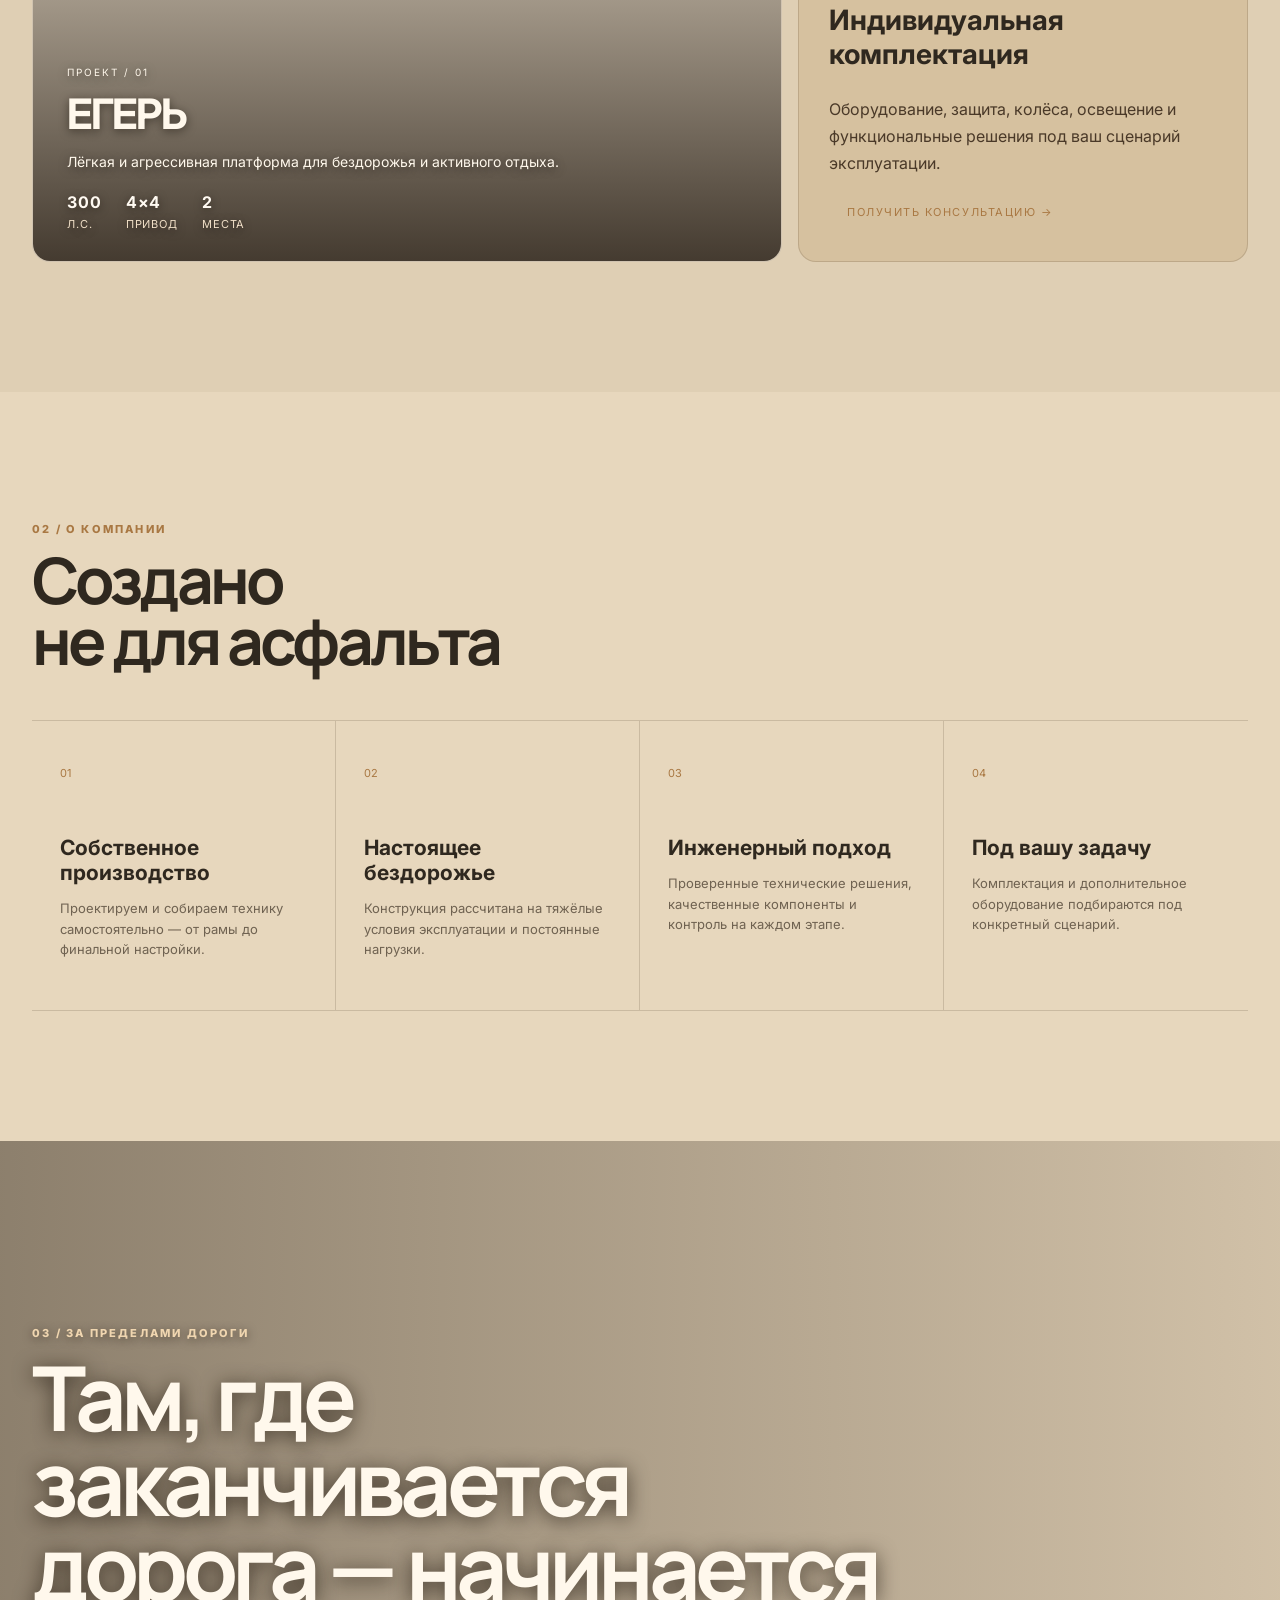
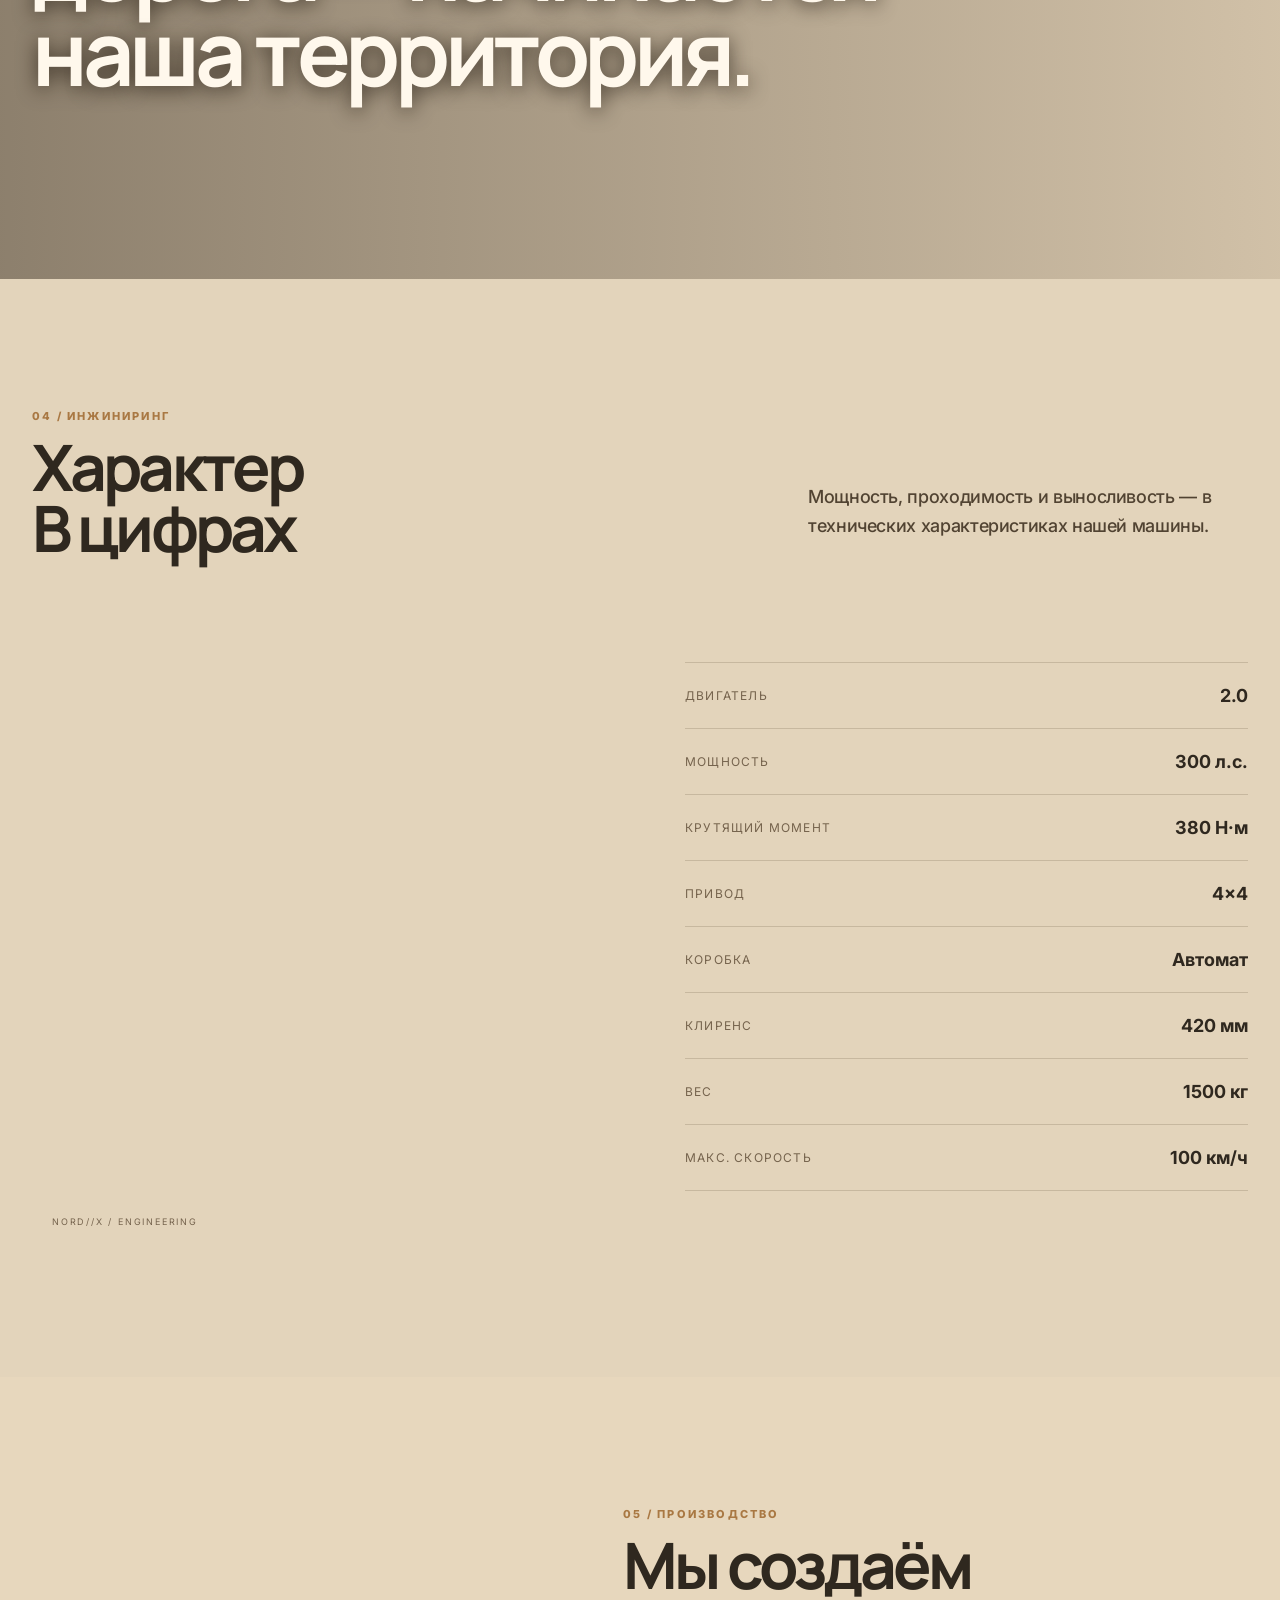
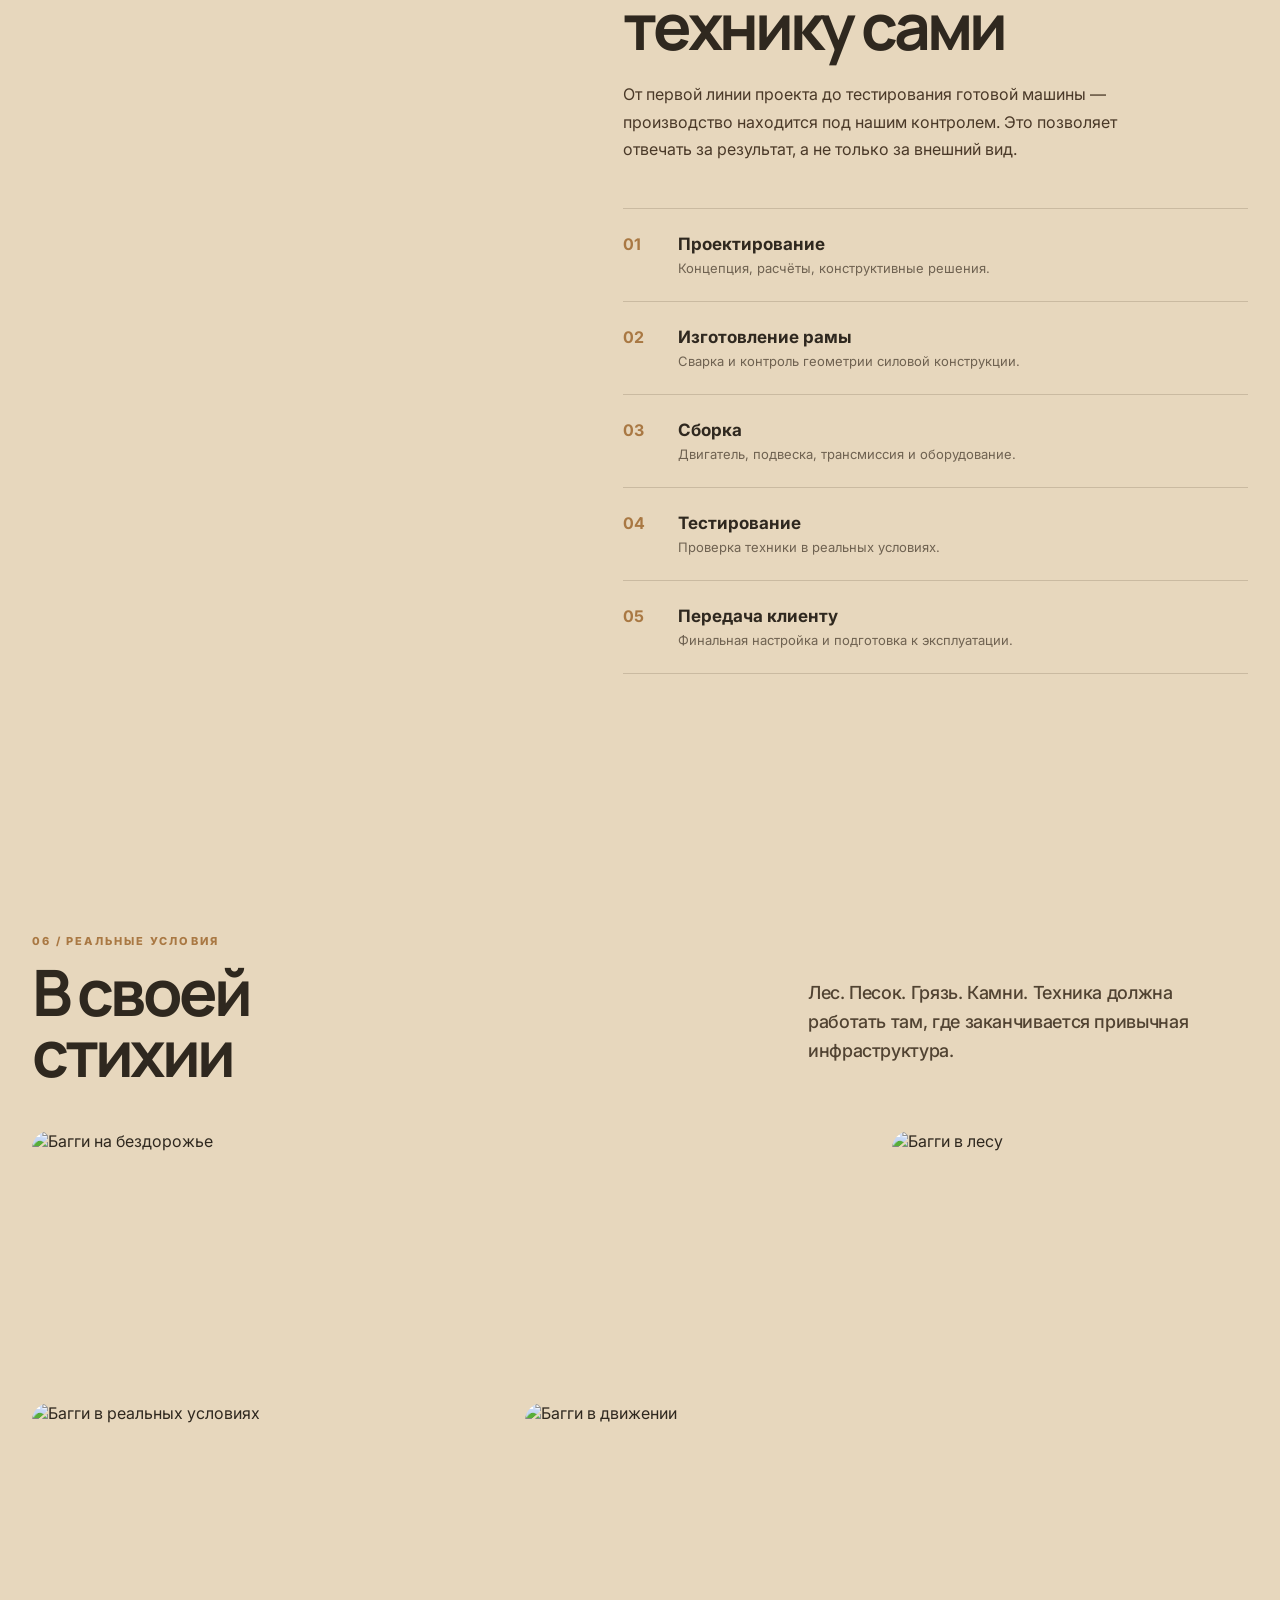
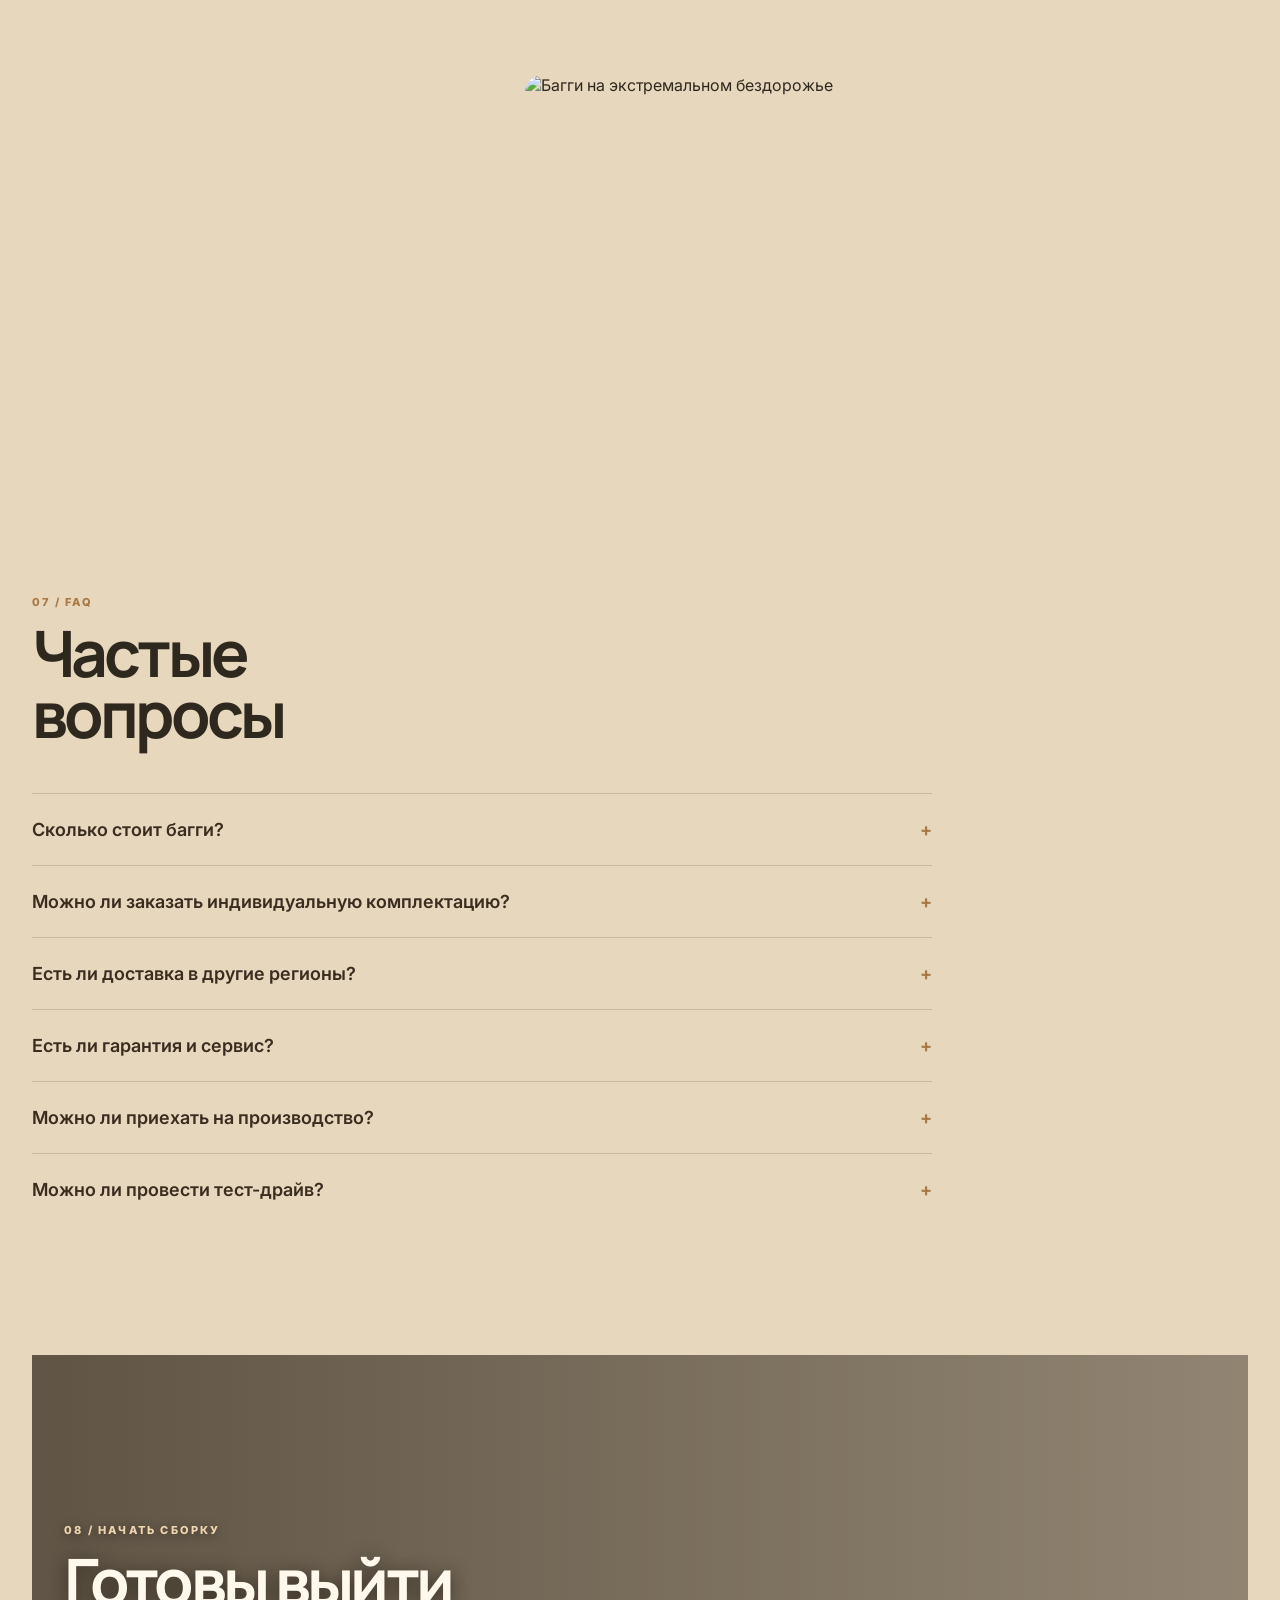
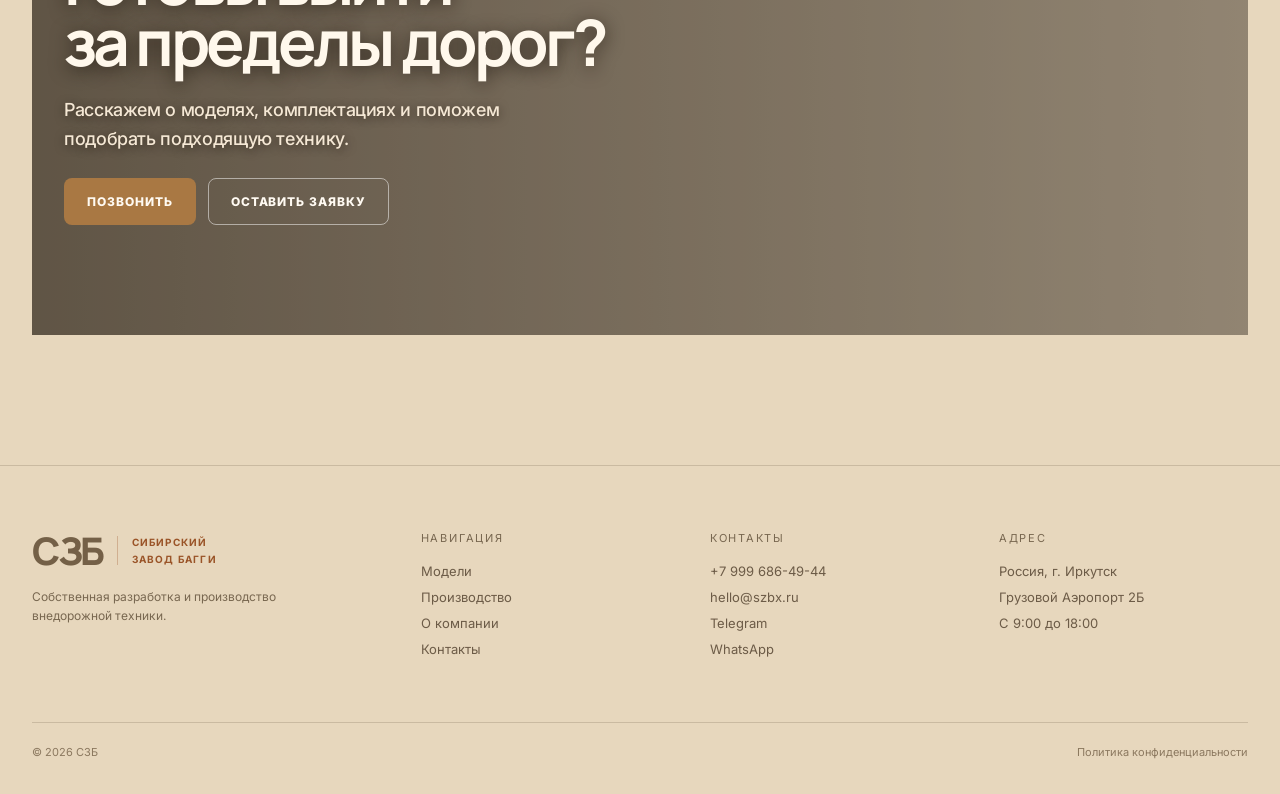
==== commit 3044db0b: "Определились с названием производства, текст переведен на русский" ====
--- a/index.html
+++ b/index.html
@@ -321,7 +321,7 @@
     <p style="color:#786750;font-size:12px;line-height:1.6;max-width:250px;margin-top:18px">Собственная разработка и производство внедорожной техники.</p>
   </div>
   <div><div class="footer-title">Навигация</div><div class="footer-links"><a href="#models">Модели</a><a href="#production">Производство</a><a href="#about">О компании</a><a href="javascript:void(0)">Контакты</a></div></div>
-  <div><div class="footer-title">Контакты</div><div class="footer-links"><a href="tel:+70000000000">+7 000 000-00-00</a><a href="mailto:hello@SZPx.ru">hello@nordx.ru</a><a href="#">Telegram</a><a href="#">WhatsApp</a></div></div>
+  <div><div class="footer-title">Контакты</div><div class="footer-links"><a href="tel:+79996864944">+7 999 686-49-44</a><a href="mailto:hello@SZPx.ru">hello@szbx.ru</a><a href="#">Telegram</a><a href="#">WhatsApp</a></div></div>
   <div><div class="footer-title">Адрес</div><div class="footer-links"><a href="#">Россия, г. Иркутск</a href="#"><a href="#">Грузовой Аэропорт 2Б</a><a href="#">С 9:00 до 18:00</a></div></div>
  </div>
  <div class="copyright"><span>© 2026 СЗБ</span><span>Политика конфиденциальности</span></div>
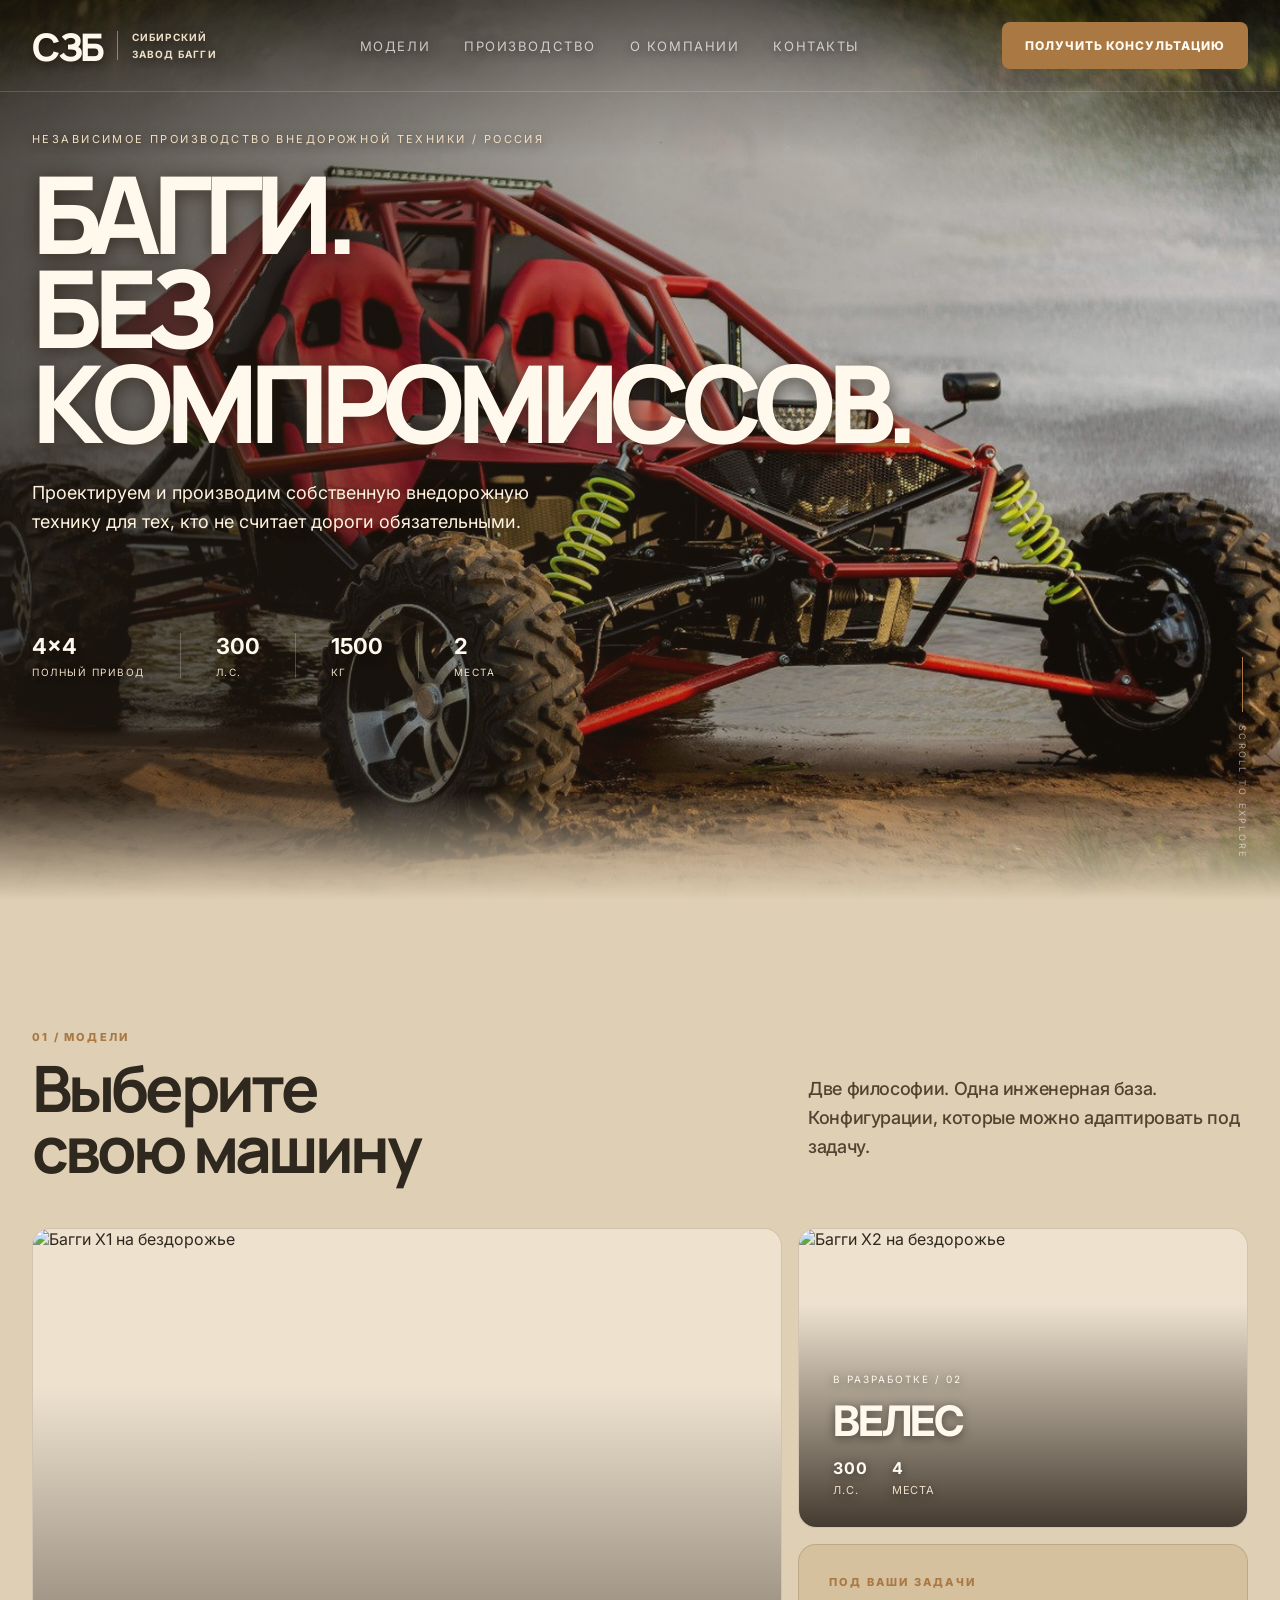
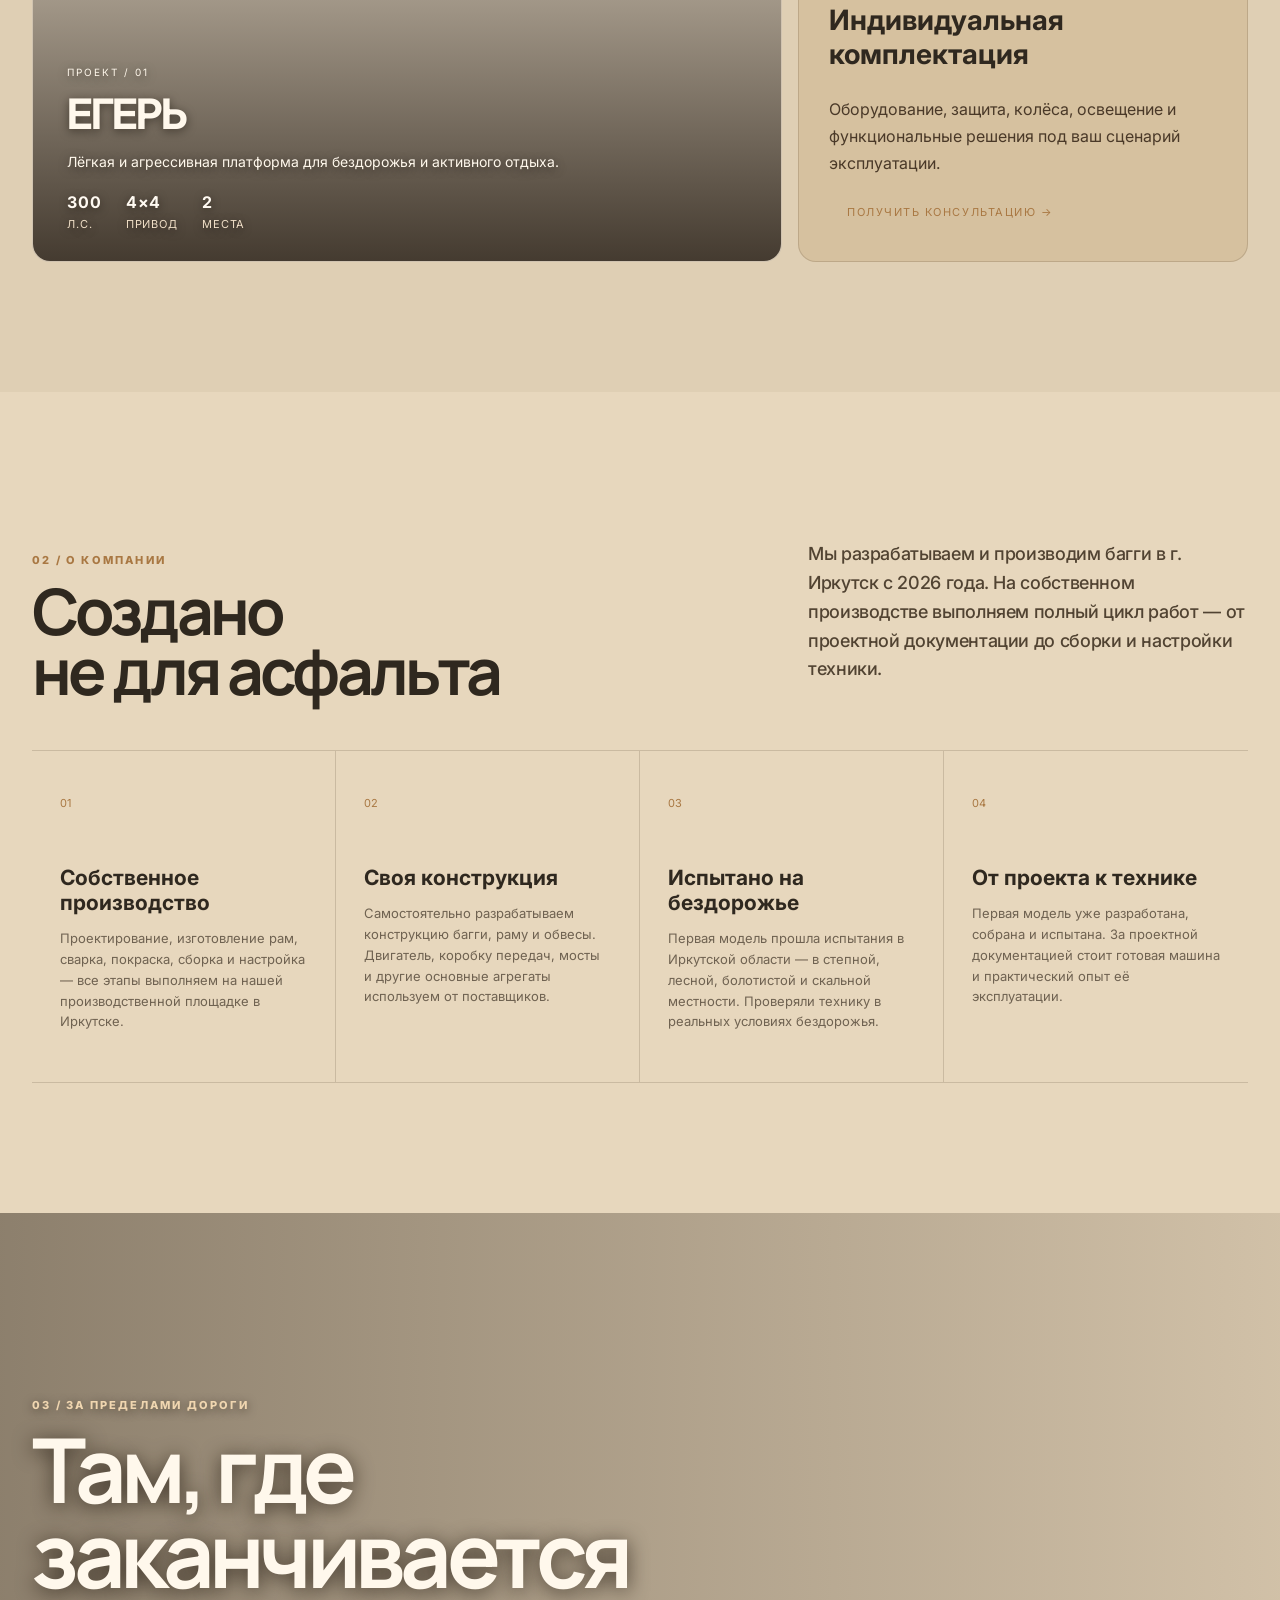
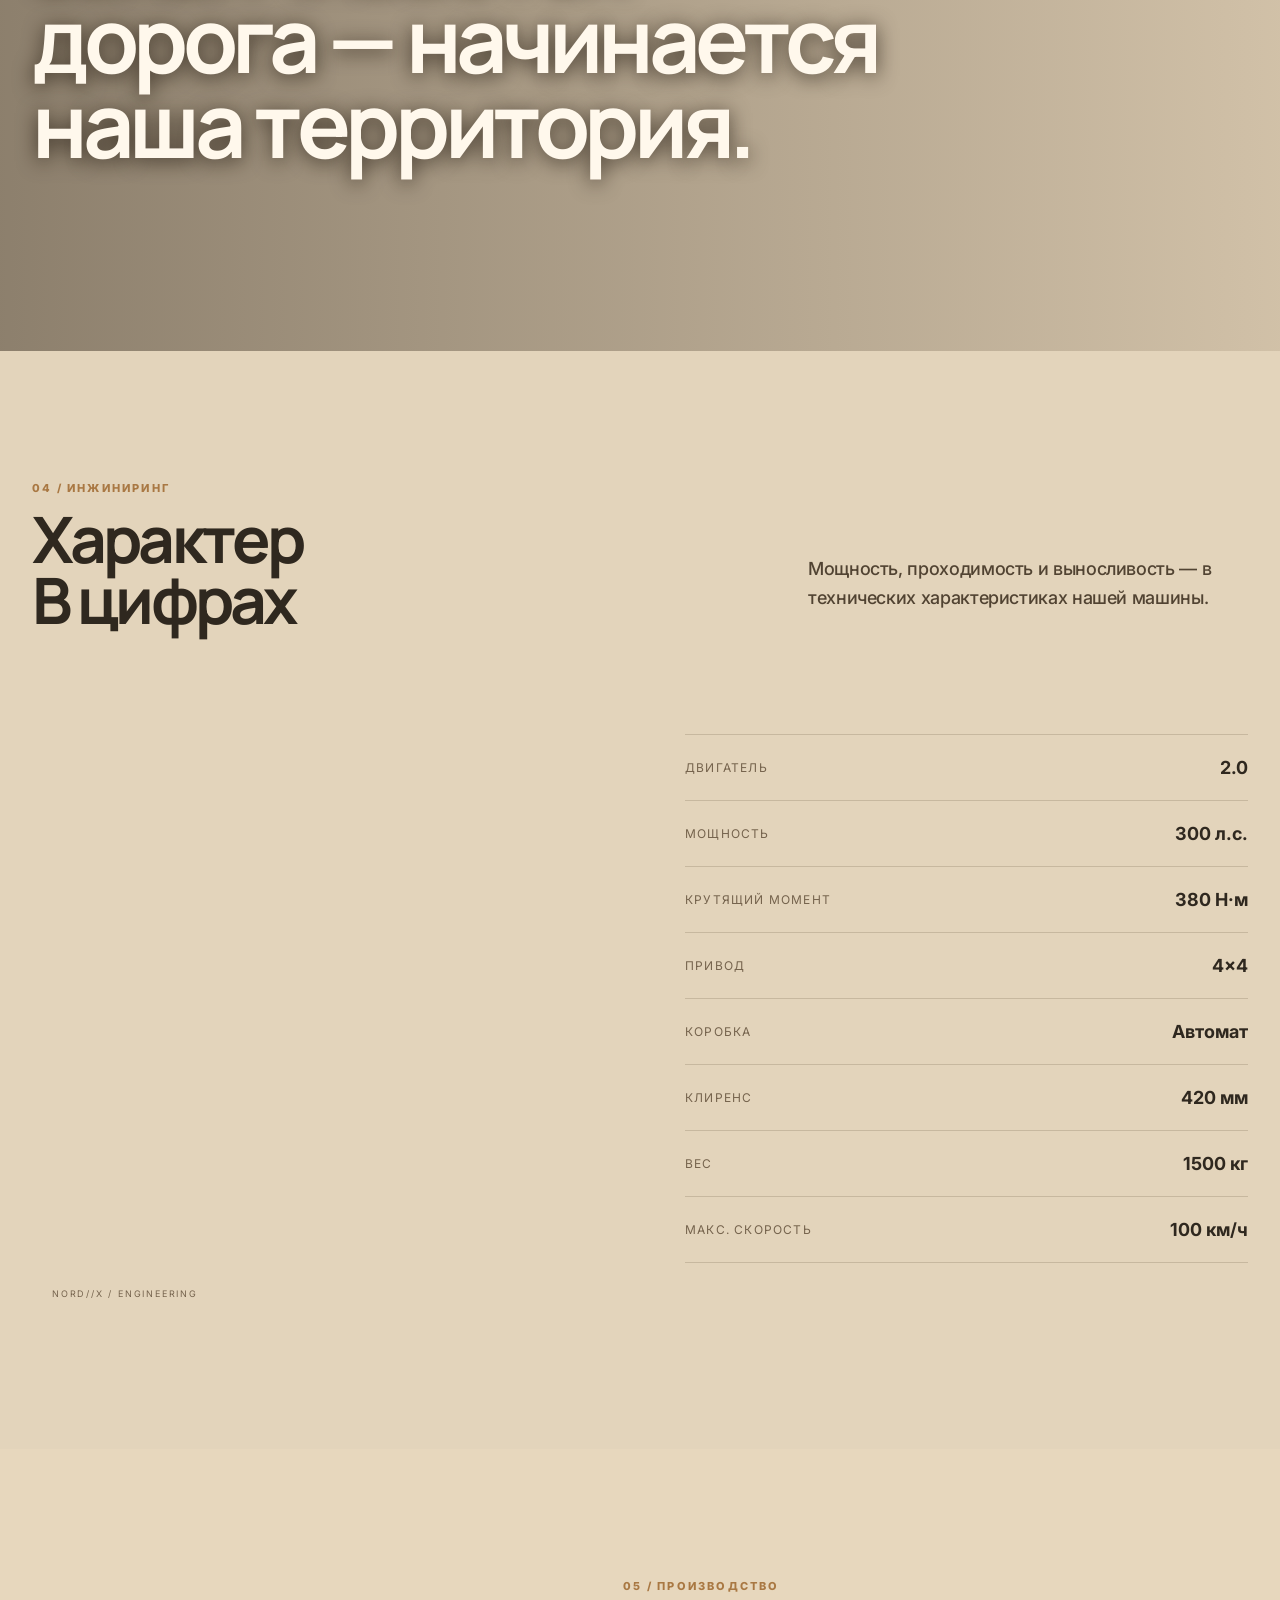
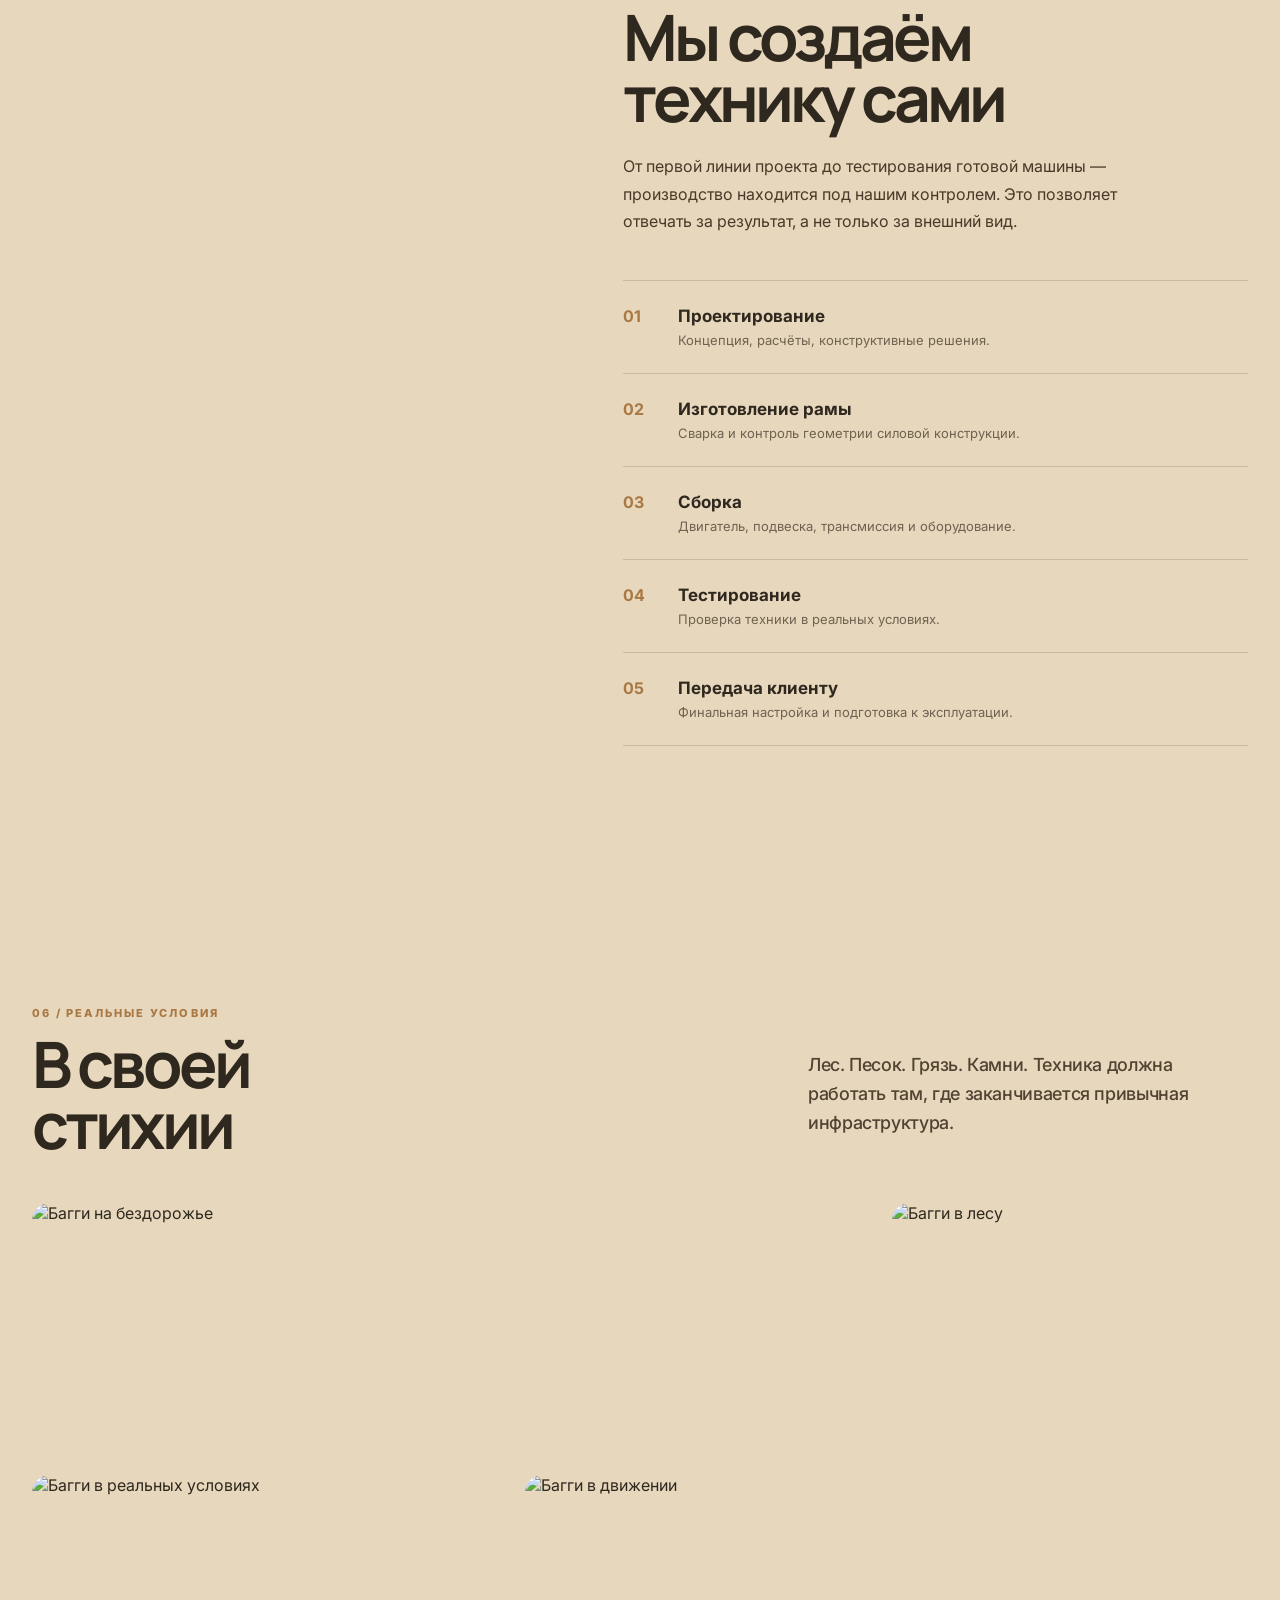
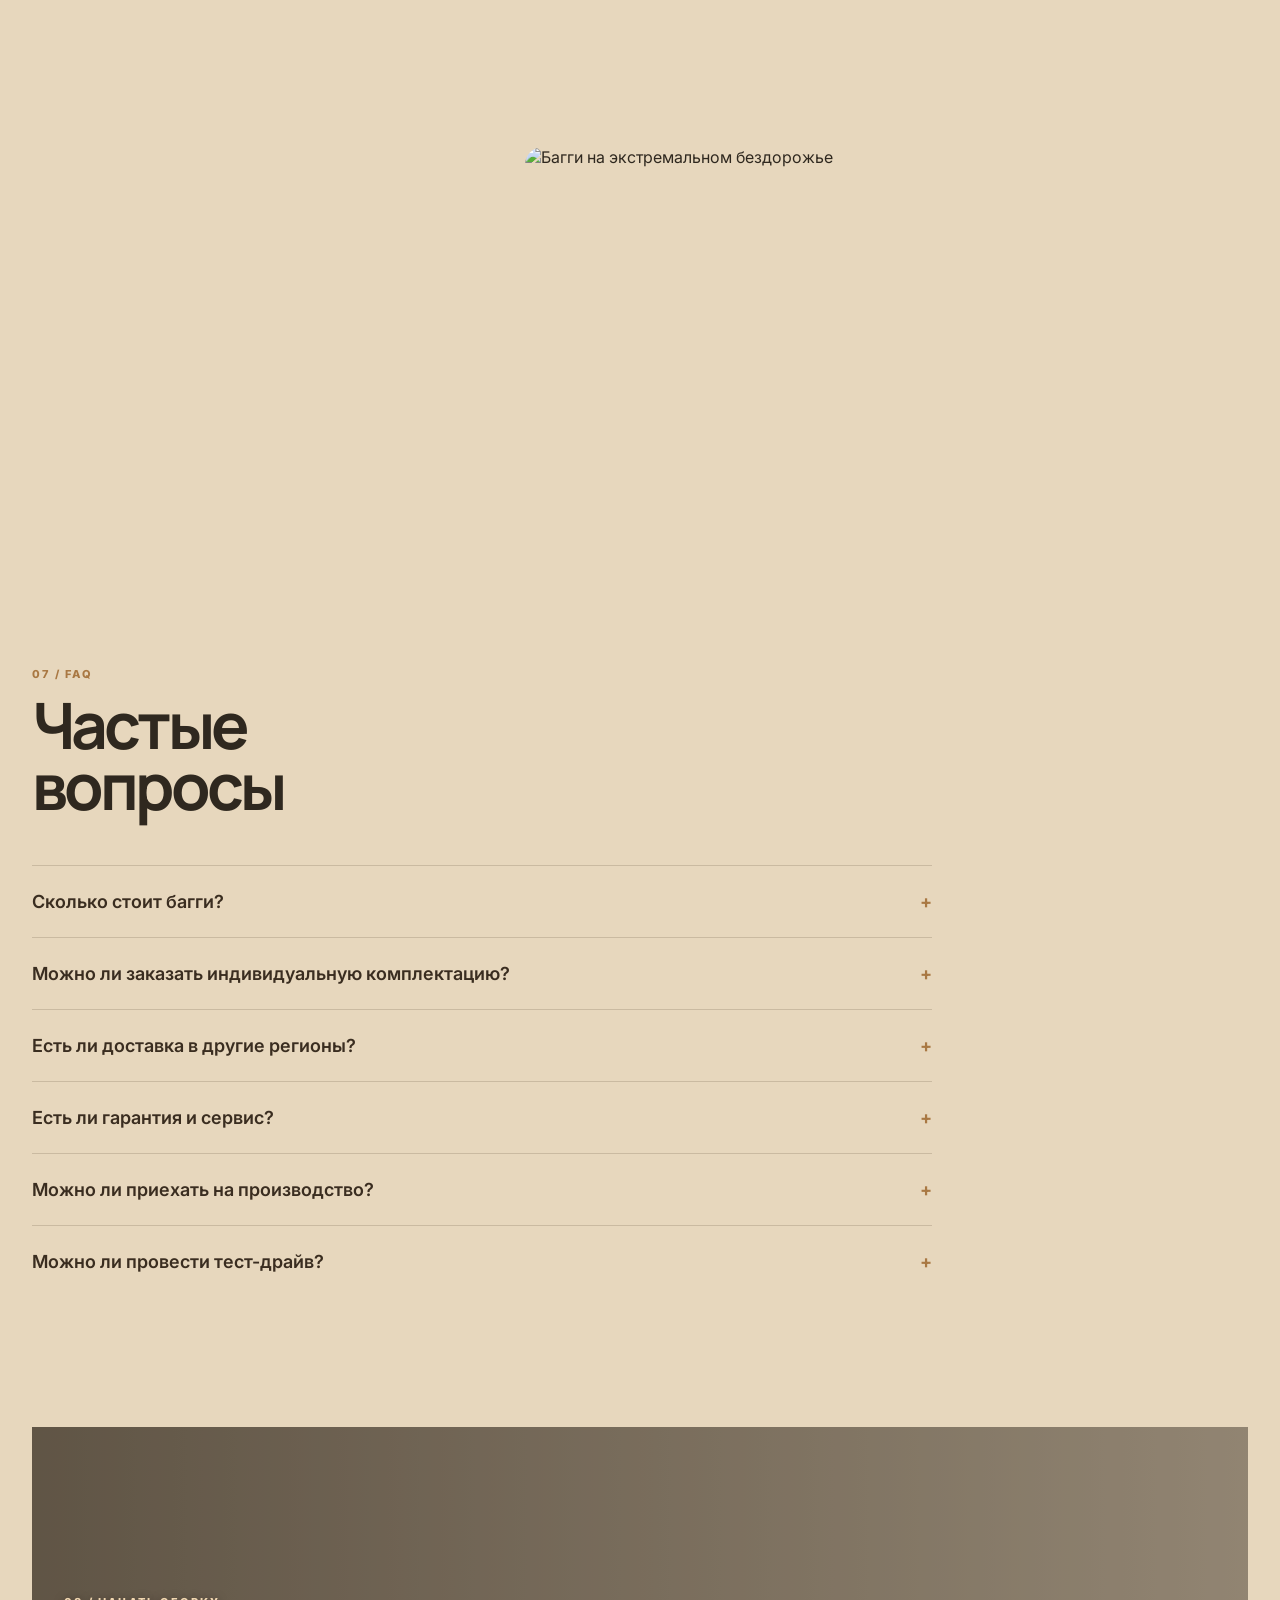
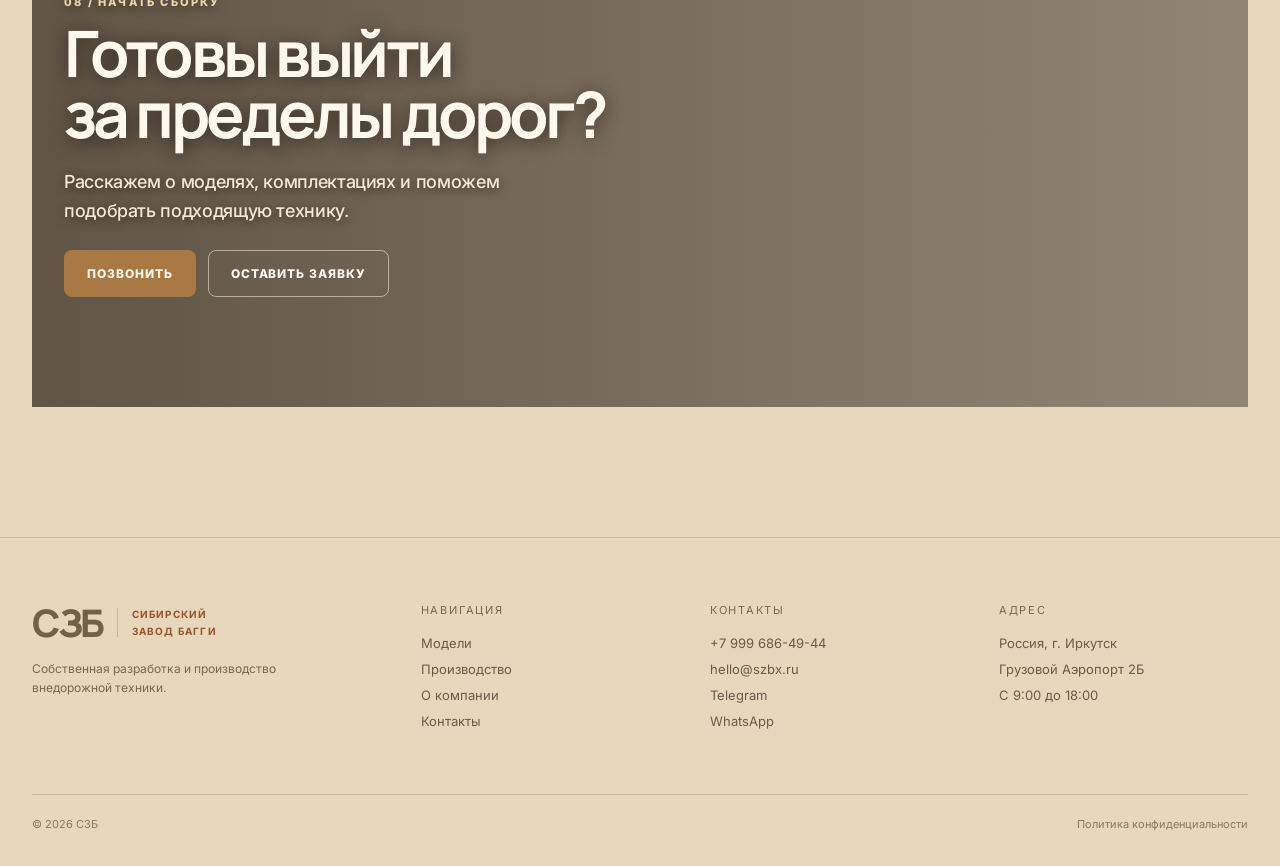
==== commit 9fe1eff1: "Определились с названием производства, текст переведен на русский" ====
--- a/index.html
+++ b/index.html
@@ -219,16 +219,78 @@
   </div>
 </section>
 
+<!--<section id="about">-->
+<!--<div class="container">-->
+<!-- <div class="section-head reveal"><div><div class="kicker">02 / О компании</div><h2>Создано<br>не для асфальта</h2></div></div>-->
+<!-- <div class="feature-strip">-->
+<!--  <div class="feature reveal"><div class="feature-num">01</div><h3>Собственное производство</h3><p>Проектируем и собираем технику самостоятельно — от рамы до финальной настройки.</p></div>-->
+<!--  <div class="feature reveal"><div class="feature-num">02</div><h3>Настоящее бездорожье</h3><p>Конструкция рассчитана на тяжёлые условия эксплуатации и постоянные нагрузки.</p></div>-->
+<!--  <div class="feature reveal"><div class="feature-num">03</div><h3>Инженерный подход</h3><p>Проверенные технические решения, качественные компоненты и контроль на каждом этапе.</p></div>-->
+<!--  <div class="feature reveal"><div class="feature-num">04</div><h3>Под вашу задачу</h3><p>Комплектация и дополнительное оборудование подбираются под конкретный сценарий.</p></div>-->
+<!-- </div>-->
+<!--</div>-->
+<!--</section>-->
+
 <section id="about">
-<div class="container">
- <div class="section-head reveal"><div><div class="kicker">02 / О компании</div><h2>Создано<br>не для асфальта</h2></div></div>
- <div class="feature-strip">
-  <div class="feature reveal"><div class="feature-num">01</div><h3>Собственное производство</h3><p>Проектируем и собираем технику самостоятельно — от рамы до финальной настройки.</p></div>
-  <div class="feature reveal"><div class="feature-num">02</div><h3>Настоящее бездорожье</h3><p>Конструкция рассчитана на тяжёлые условия эксплуатации и постоянные нагрузки.</p></div>
-  <div class="feature reveal"><div class="feature-num">03</div><h3>Инженерный подход</h3><p>Проверенные технические решения, качественные компоненты и контроль на каждом этапе.</p></div>
-  <div class="feature reveal"><div class="feature-num">04</div><h3>Под вашу задачу</h3><p>Комплектация и дополнительное оборудование подбираются под конкретный сценарий.</p></div>
- </div>
-</div>
+  <div class="container">
+
+    <div class="section-head reveal">
+      <div>
+        <div class="kicker">02 / О компании</div>
+        <h2>Создано<br>не для асфальта</h2>
+      </div>
+
+      <p class="section-note">
+        Мы разрабатываем и производим багги в г. Иркутск с 2026 года.
+        На собственном производстве выполняем полный цикл работ —
+        от проектной документации до сборки и настройки техники.
+      </p>
+    </div>
+
+    <div class="feature-strip">
+
+      <div class="feature reveal">
+        <div class="feature-num">01</div>
+        <h3>Собственное производство</h3>
+        <p>
+          Проектирование, изготовление рам, сварка, покраска,
+          сборка и настройка — все этапы выполняем
+          на нашей производственной площадке в Иркутске.
+        </p>
+      </div>
+
+      <div class="feature reveal">
+        <div class="feature-num">02</div>
+        <h3>Своя конструкция</h3>
+        <p>
+          Самостоятельно разрабатываем конструкцию багги,
+          раму и обвесы. Двигатель, коробку передач, мосты
+          и другие основные агрегаты используем от поставщиков.
+        </p>
+      </div>
+
+      <div class="feature reveal">
+        <div class="feature-num">03</div>
+        <h3>Испытано на бездорожье</h3>
+        <p>
+          Первая модель прошла испытания в Иркутской области —
+          в степной, лесной, болотистой и скальной местности.
+          Проверяли технику в реальных условиях бездорожья.
+        </p>
+      </div>
+
+      <div class="feature reveal">
+        <div class="feature-num">04</div>
+        <h3>От проекта к технике</h3>
+        <p>
+          Первая модель уже разработана, собрана и испытана.
+          За проектной документацией стоит готовая машина
+          и практический опыт её эксплуатации.
+        </p>
+      </div>
+
+    </div>
+  </div>
 </section>
 
 <section class="full-visual">
--- a/css/style.css
+++ b/css/style.css
@@ -1060,8 +1060,16 @@
     width:min(calc(100% - 36px),var(--max));
   }
 
-  .section-head{
-    align-items:flex-start;
+  .section-head {
+    flex-direction: column;
+    align-items: flex-start;
+    gap: 20px;
+  }
+
+  .section-head > .section-note {
+    width: 100%;
+    max-width: none;
+    margin: 0;
   }
 
   section{
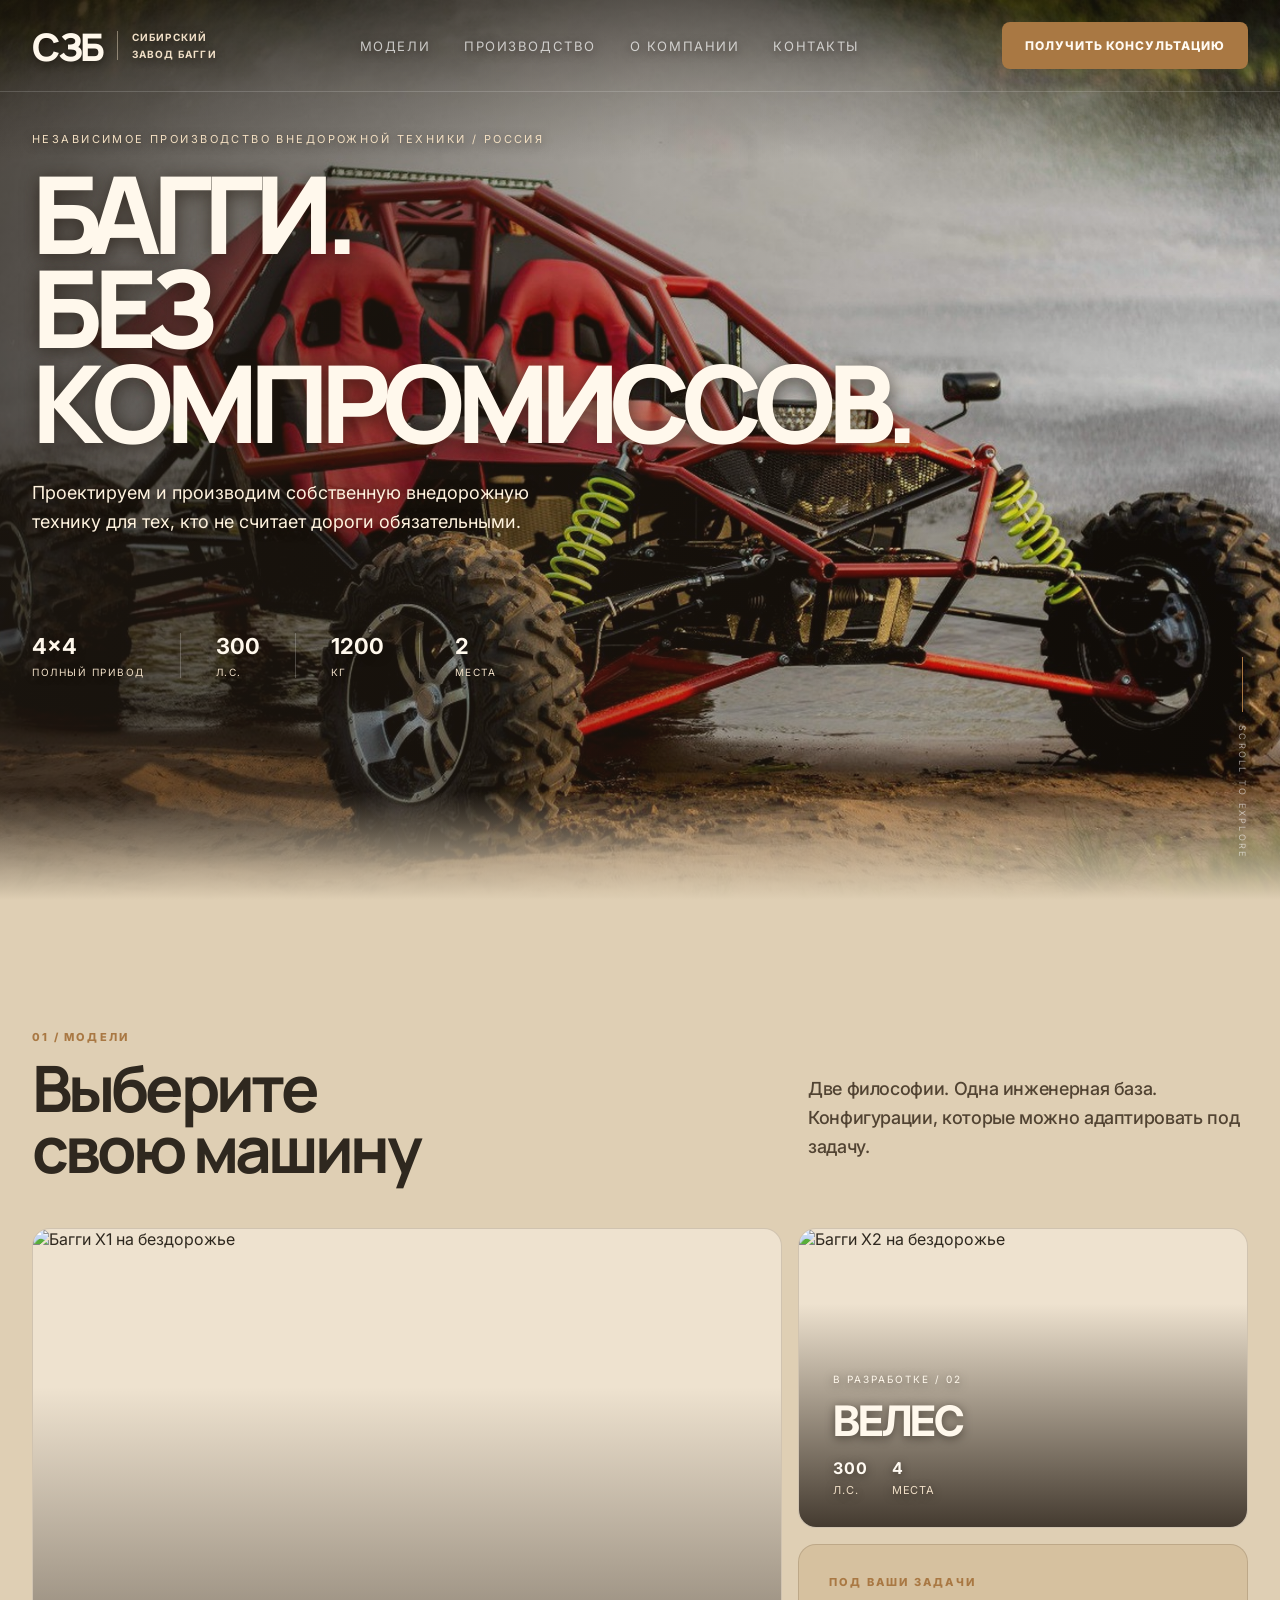
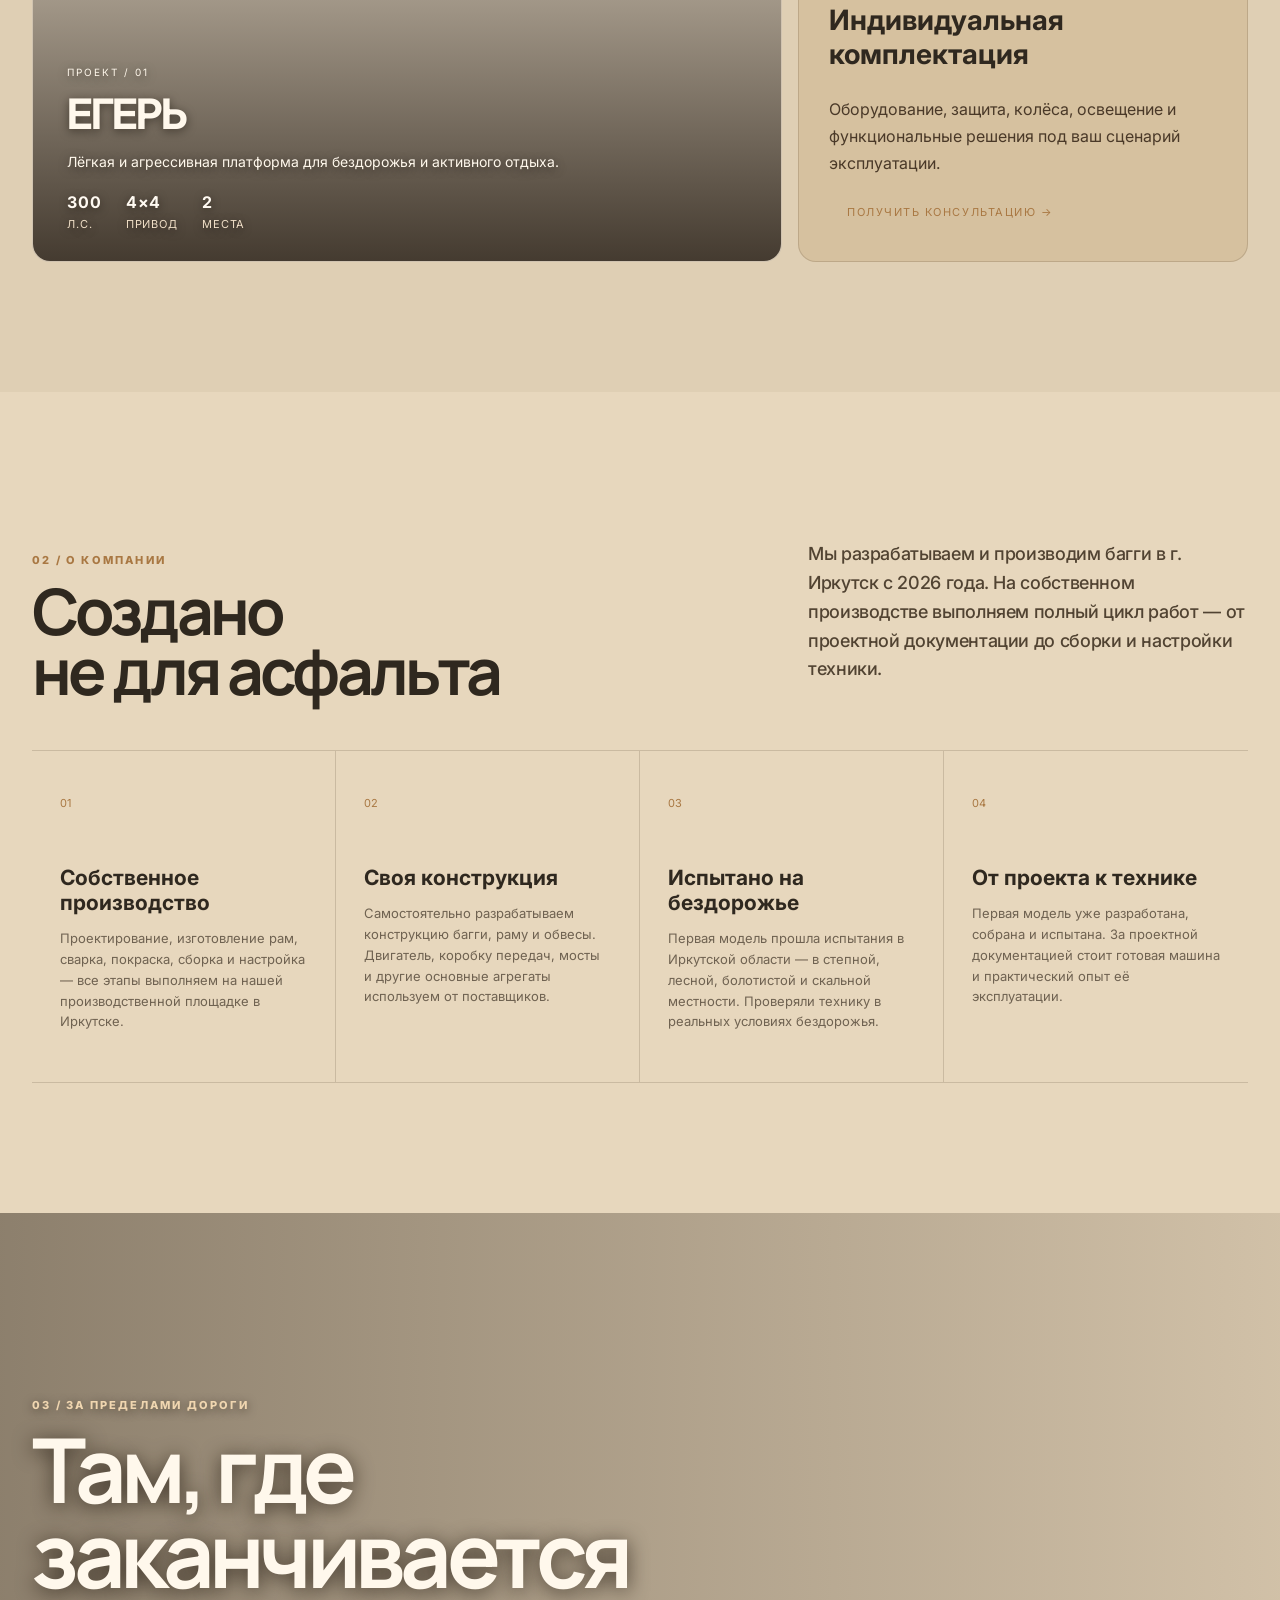
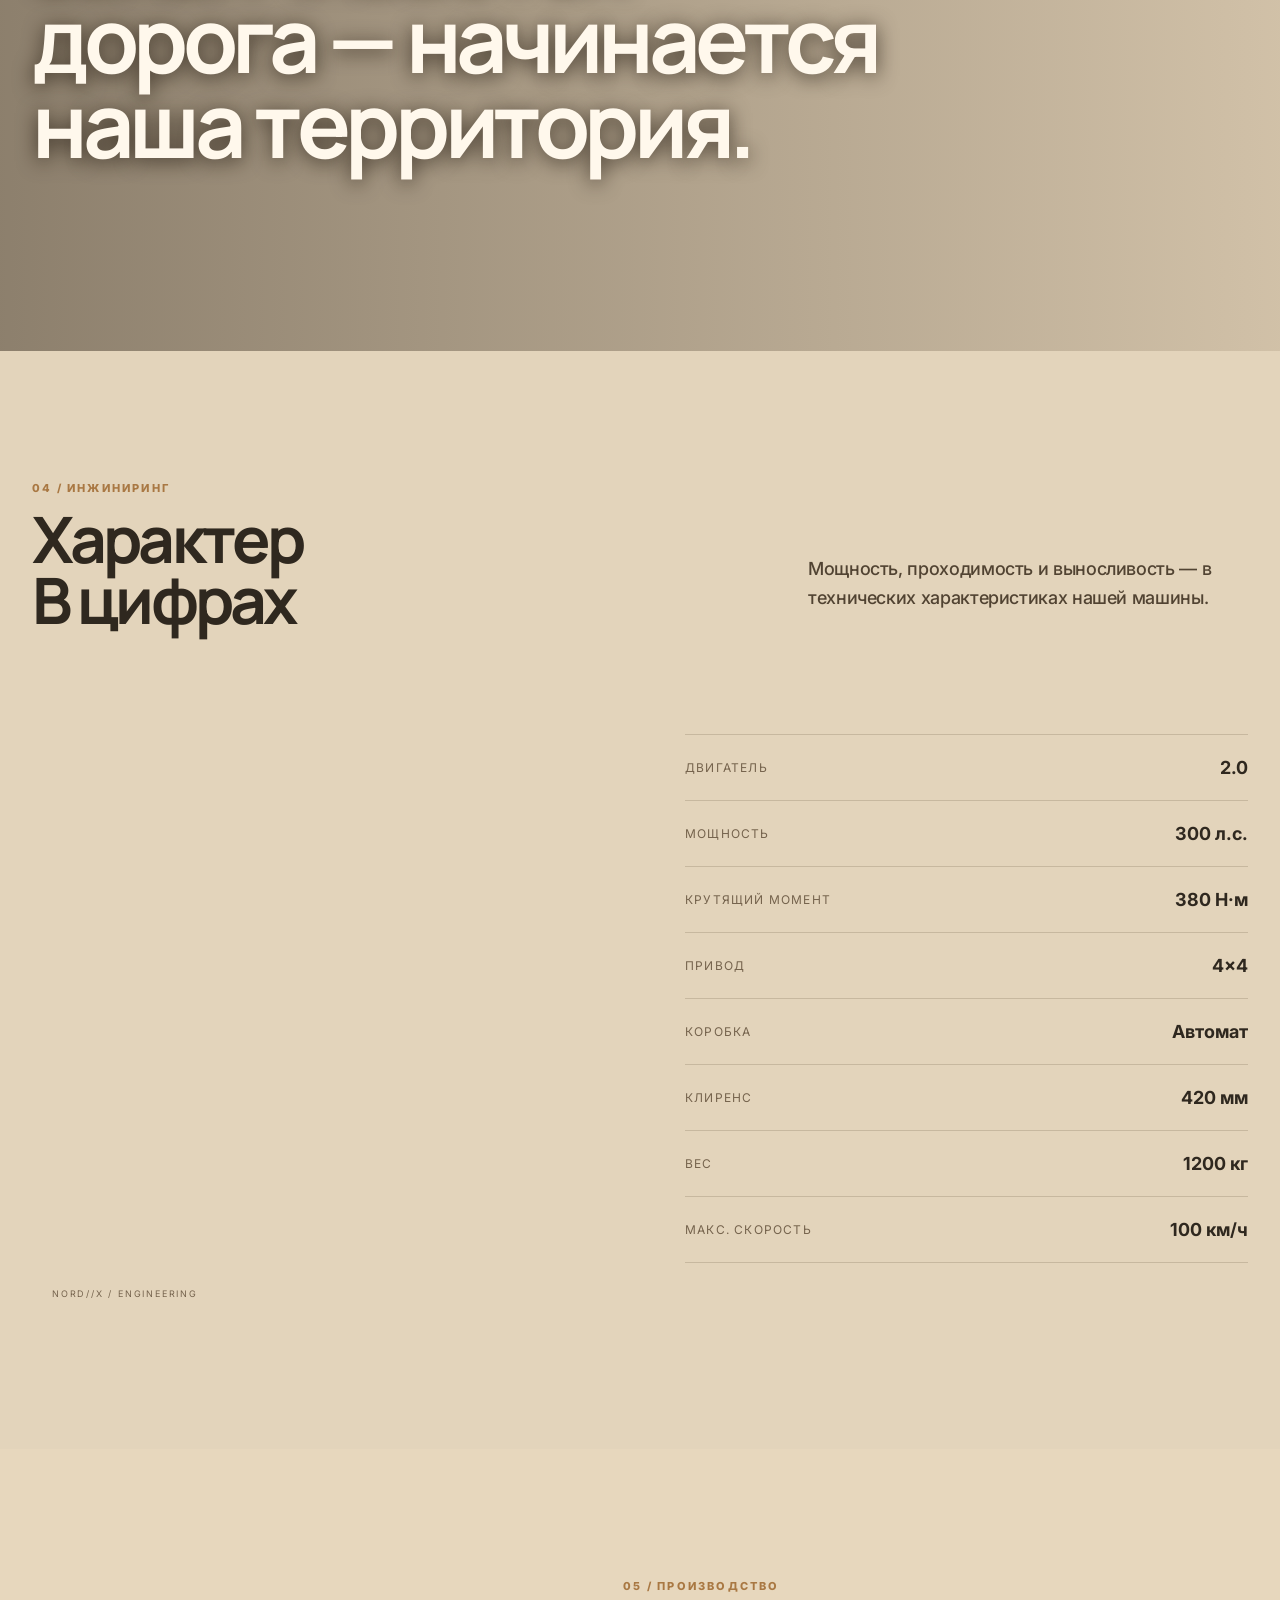
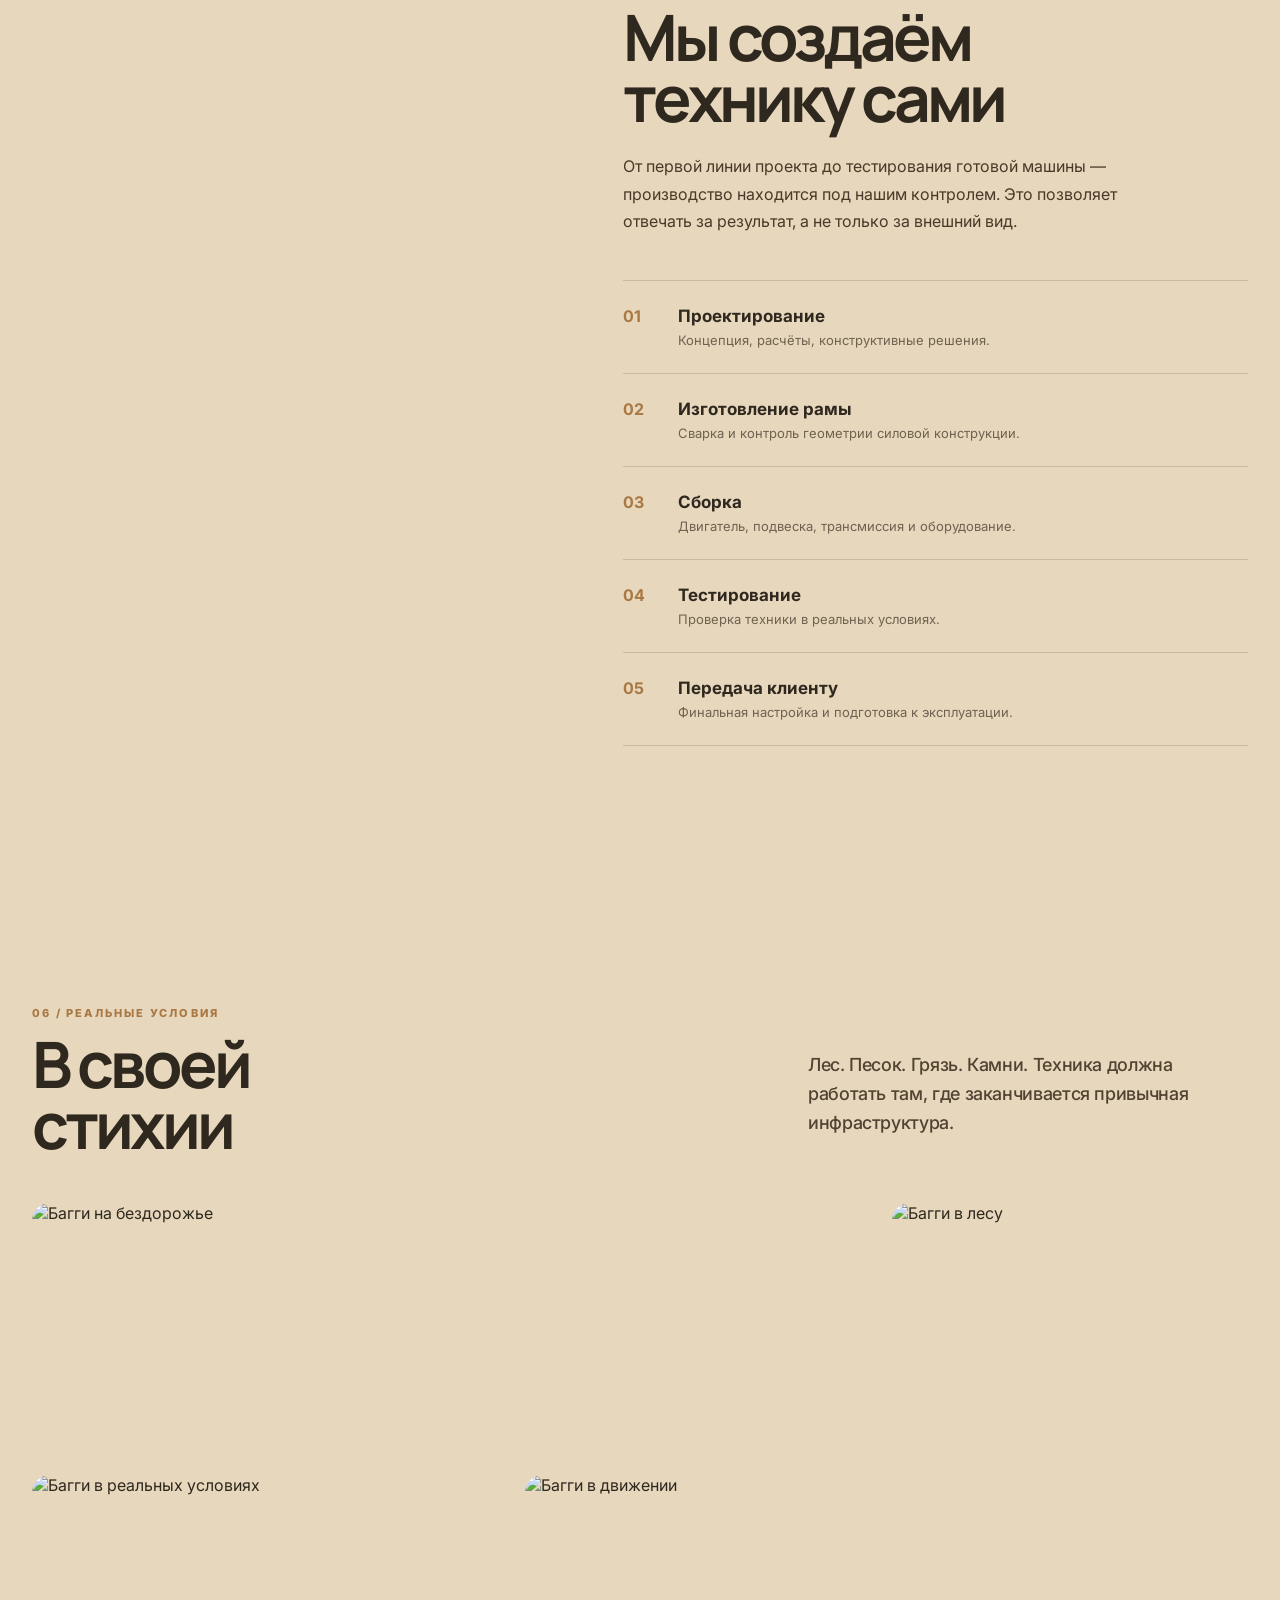
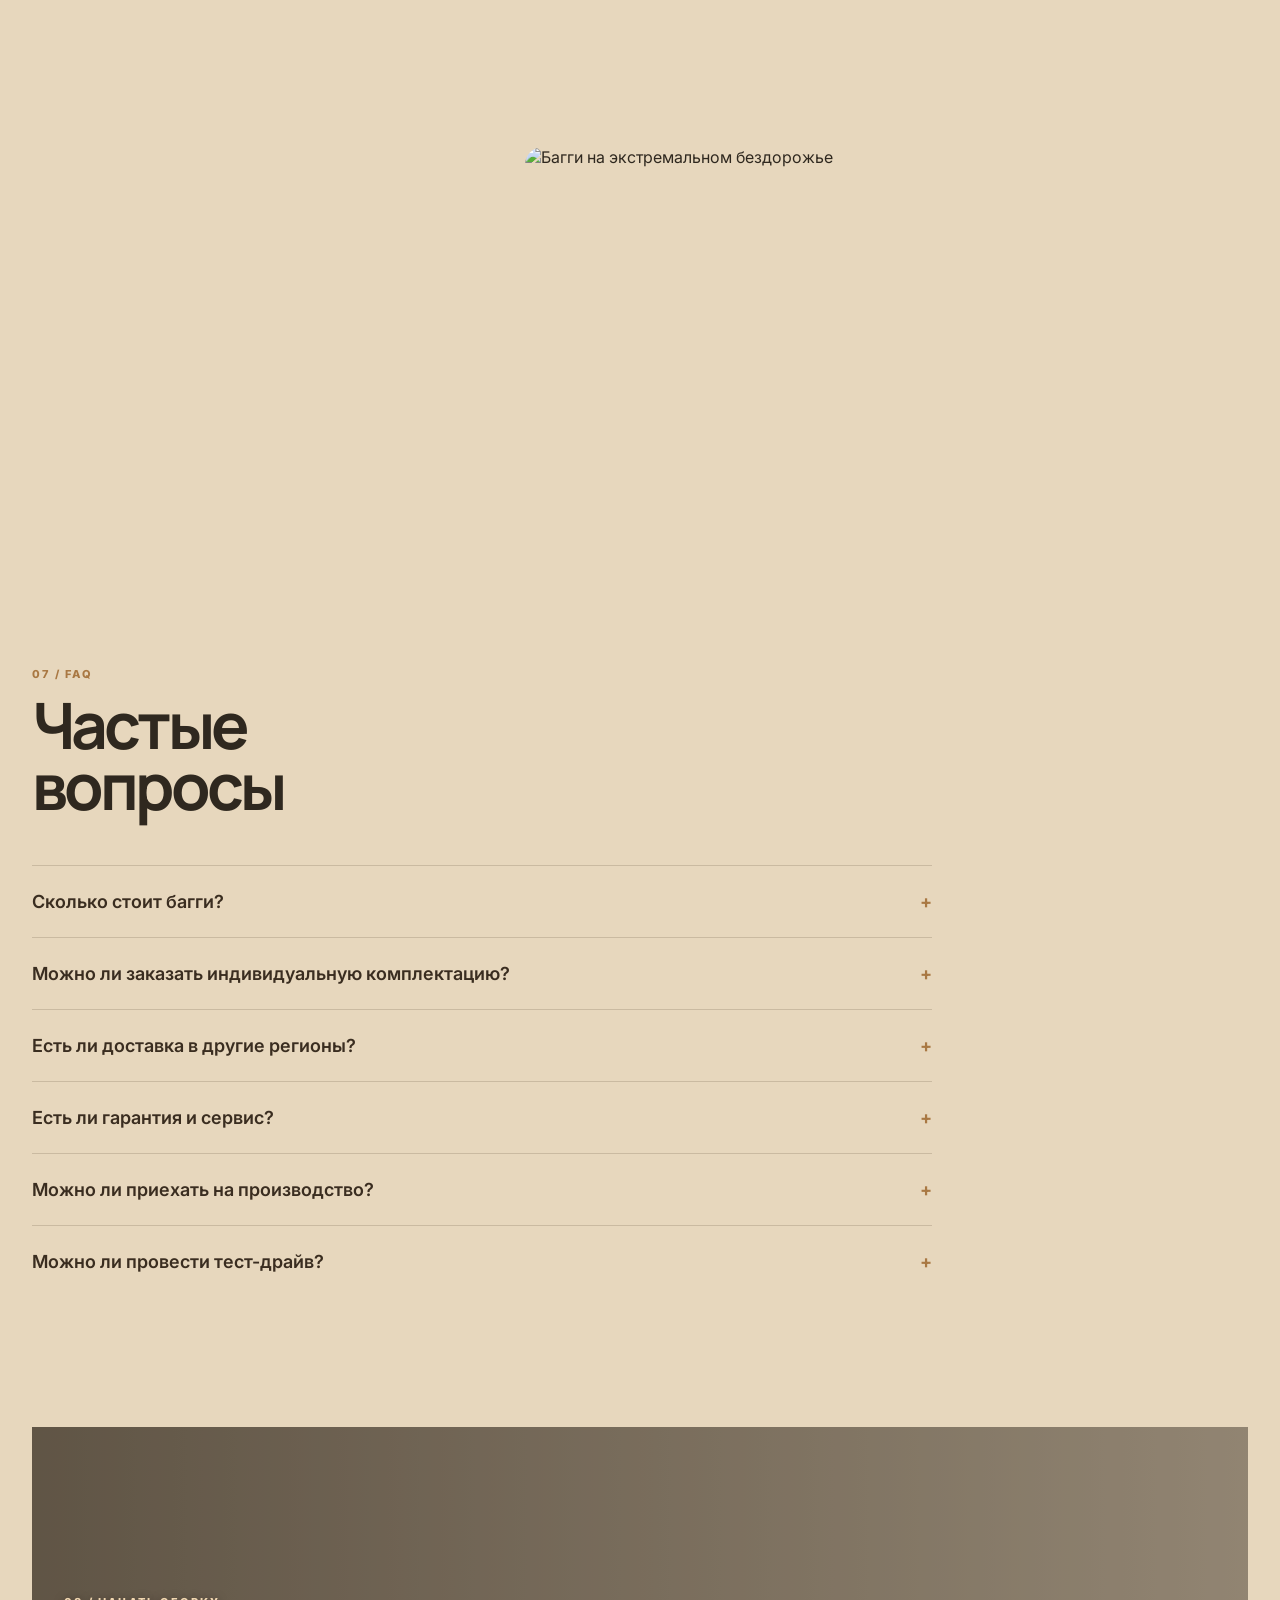
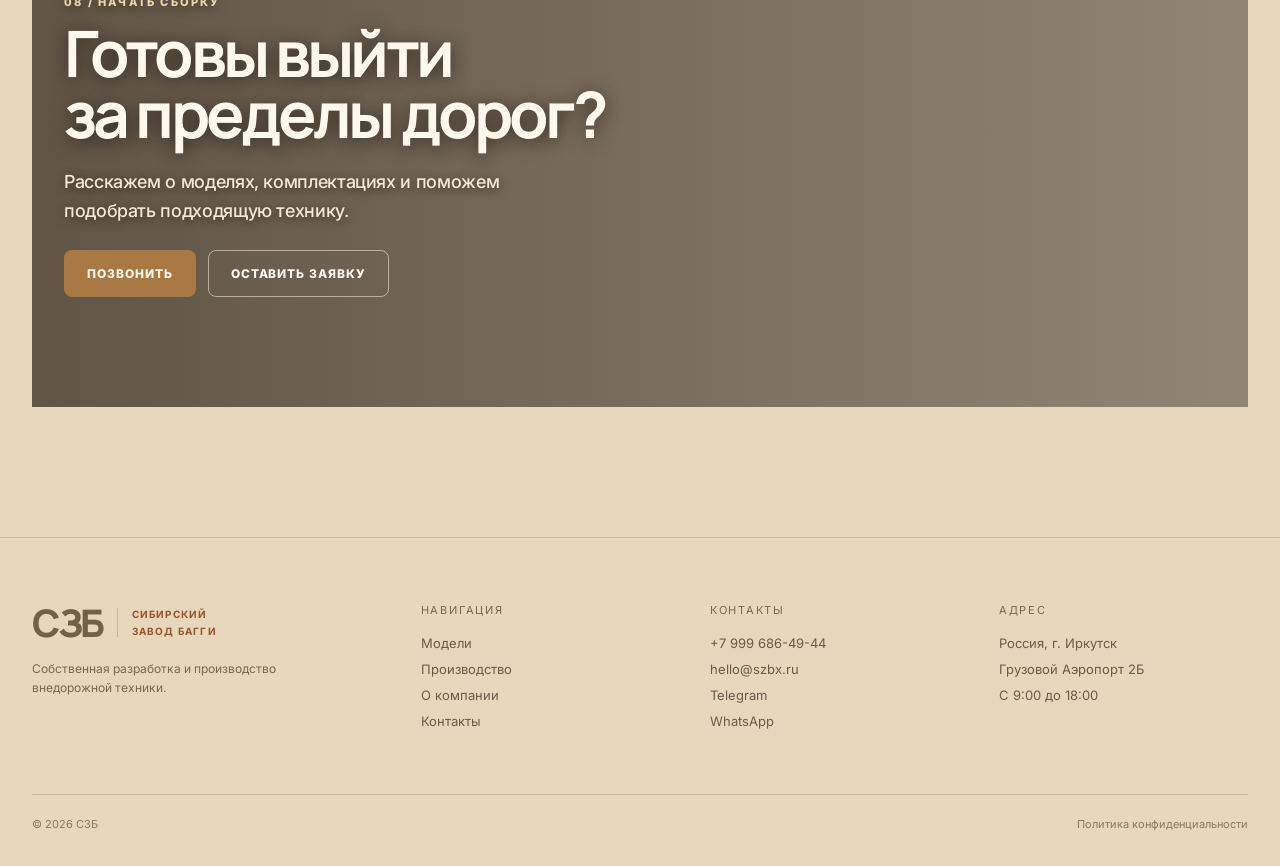
==== commit ba9f5951: "Определились с названием производства, текст переведен на русский" ====
--- a/index.html
+++ b/index.html
@@ -183,7 +183,7 @@
     <div class="specs">
       <div class="spec"><strong>4×4</strong><span>Полный привод</span></div>
       <div class="spec"><strong>300</strong><span>Л.с.</span></div>
-      <div class="spec"><strong>1500</strong><span>Кг</span></div>
+      <div class="spec"><strong>1200</strong><span>Кг</span></div>
       <div class="spec"><strong>2</strong><span>Места</span></div>
     </div>
   </div>
@@ -305,7 +305,7 @@
   <div class="tech-list reveal">
    <div class="tech-row">
      <span>Двигатель</span><strong>2.0</strong></div><div class="tech-row">
-      <span>Мощность</span><strong>300 л.с.</strong></div><div class="tech-row"><span>Крутящий момент</span><strong>380 Н·м</strong></div><div class="tech-row"><span>Привод</span><strong>4×4</strong></div><div class="tech-row"><span>Коробка</span><strong>Автомат</strong></div><div class="tech-row"><span>Клиренс</span><strong>420 мм</strong></div><div class="tech-row"><span>Вес</span><strong>1500 кг</strong></div><div class="tech-row"><span>Макс. скорость</span><strong>100 км/ч</strong></div>
+      <span>Мощность</span><strong>300 л.с.</strong></div><div class="tech-row"><span>Крутящий момент</span><strong>380 Н·м</strong></div><div class="tech-row"><span>Привод</span><strong>4×4</strong></div><div class="tech-row"><span>Коробка</span><strong>Автомат</strong></div><div class="tech-row"><span>Клиренс</span><strong>420 мм</strong></div><div class="tech-row"><span>Вес</span><strong>1200 кг</strong></div><div class="tech-row"><span>Макс. скорость</span><strong>100 км/ч</strong></div>
   </div>
  </div>
 </div>
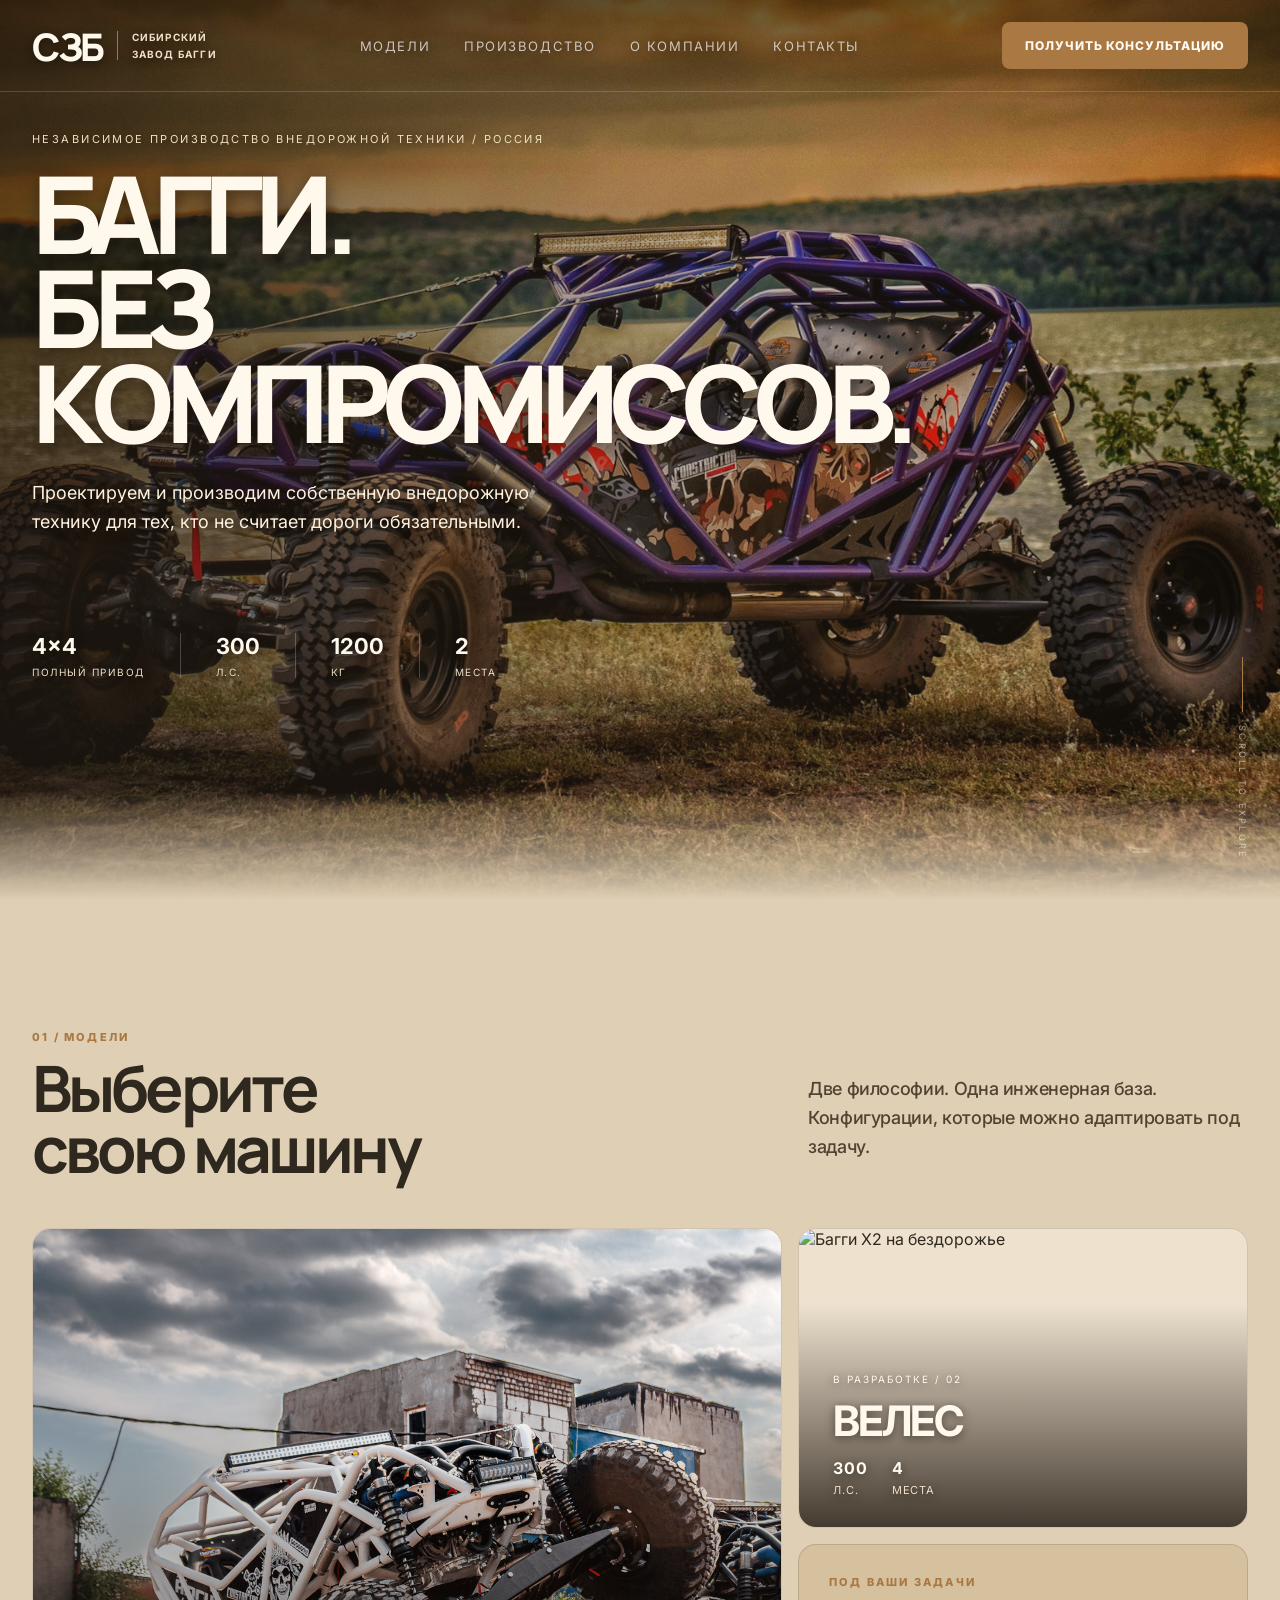
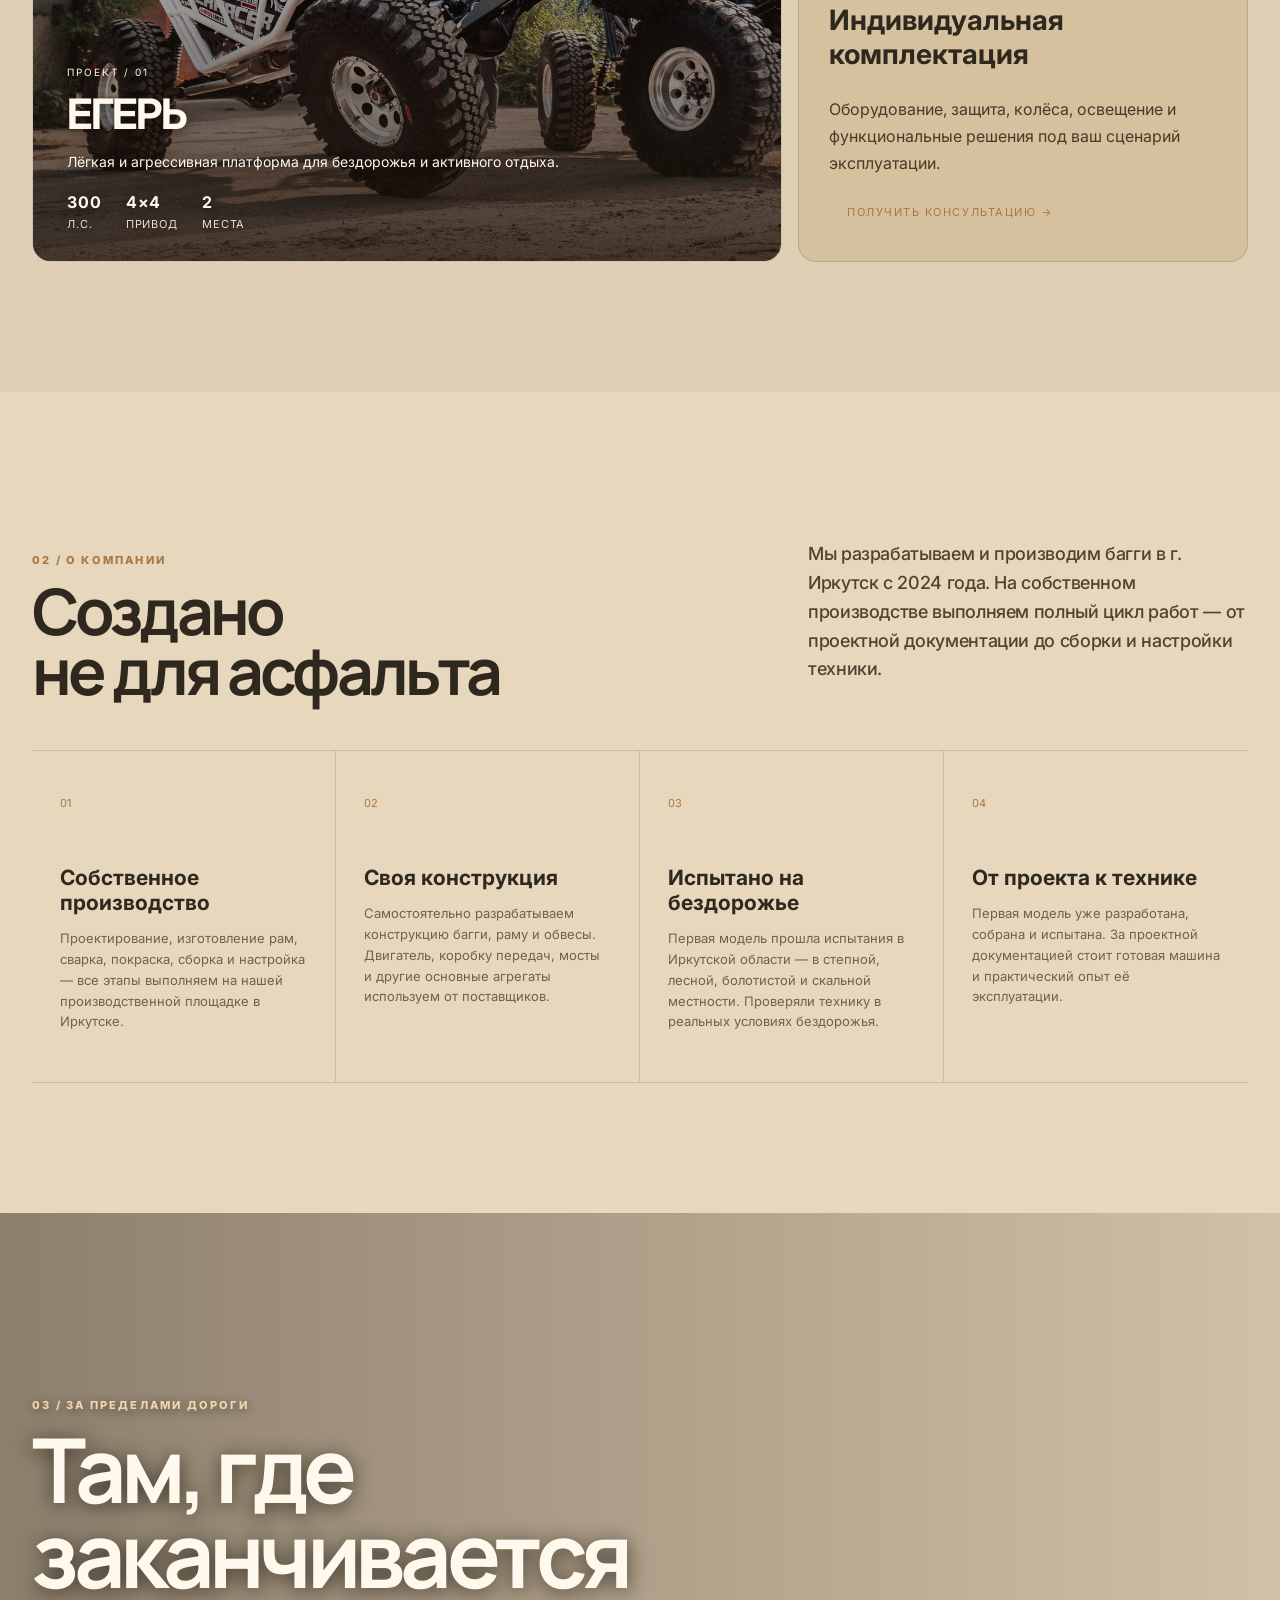
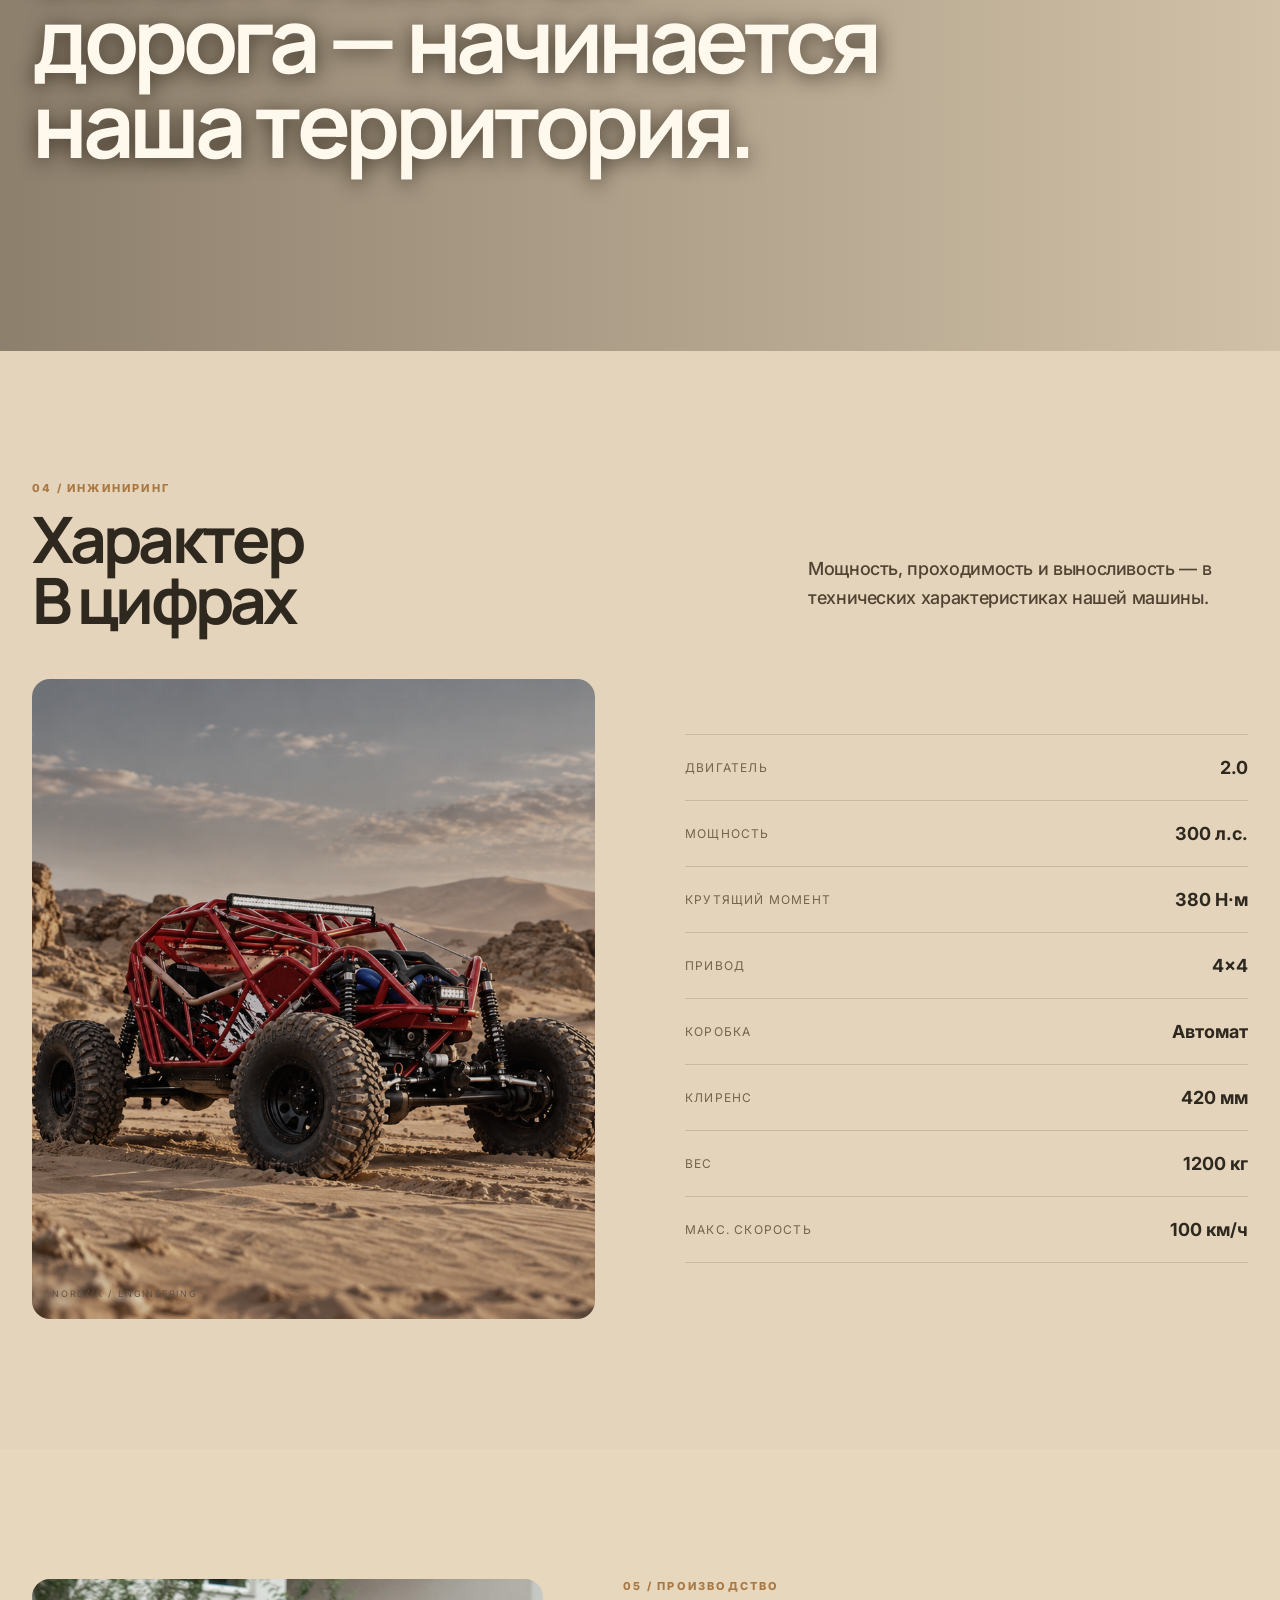
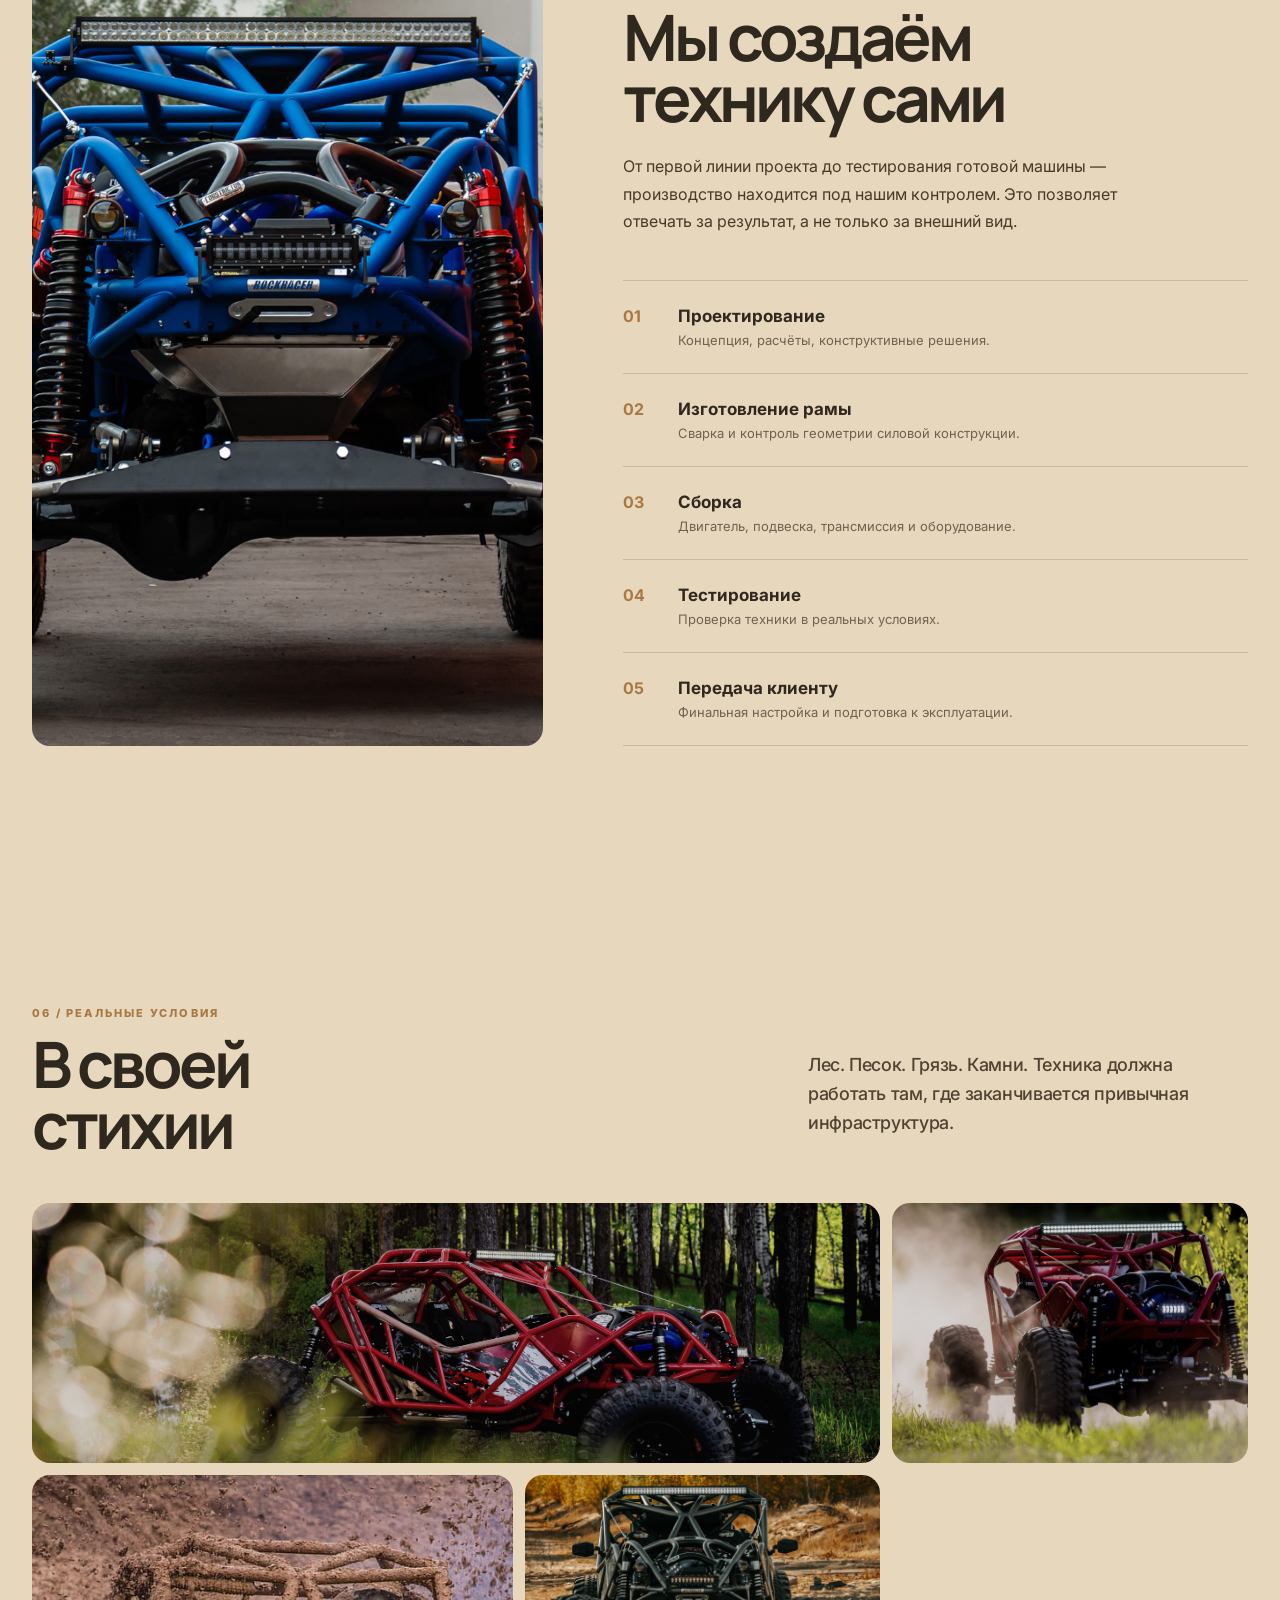
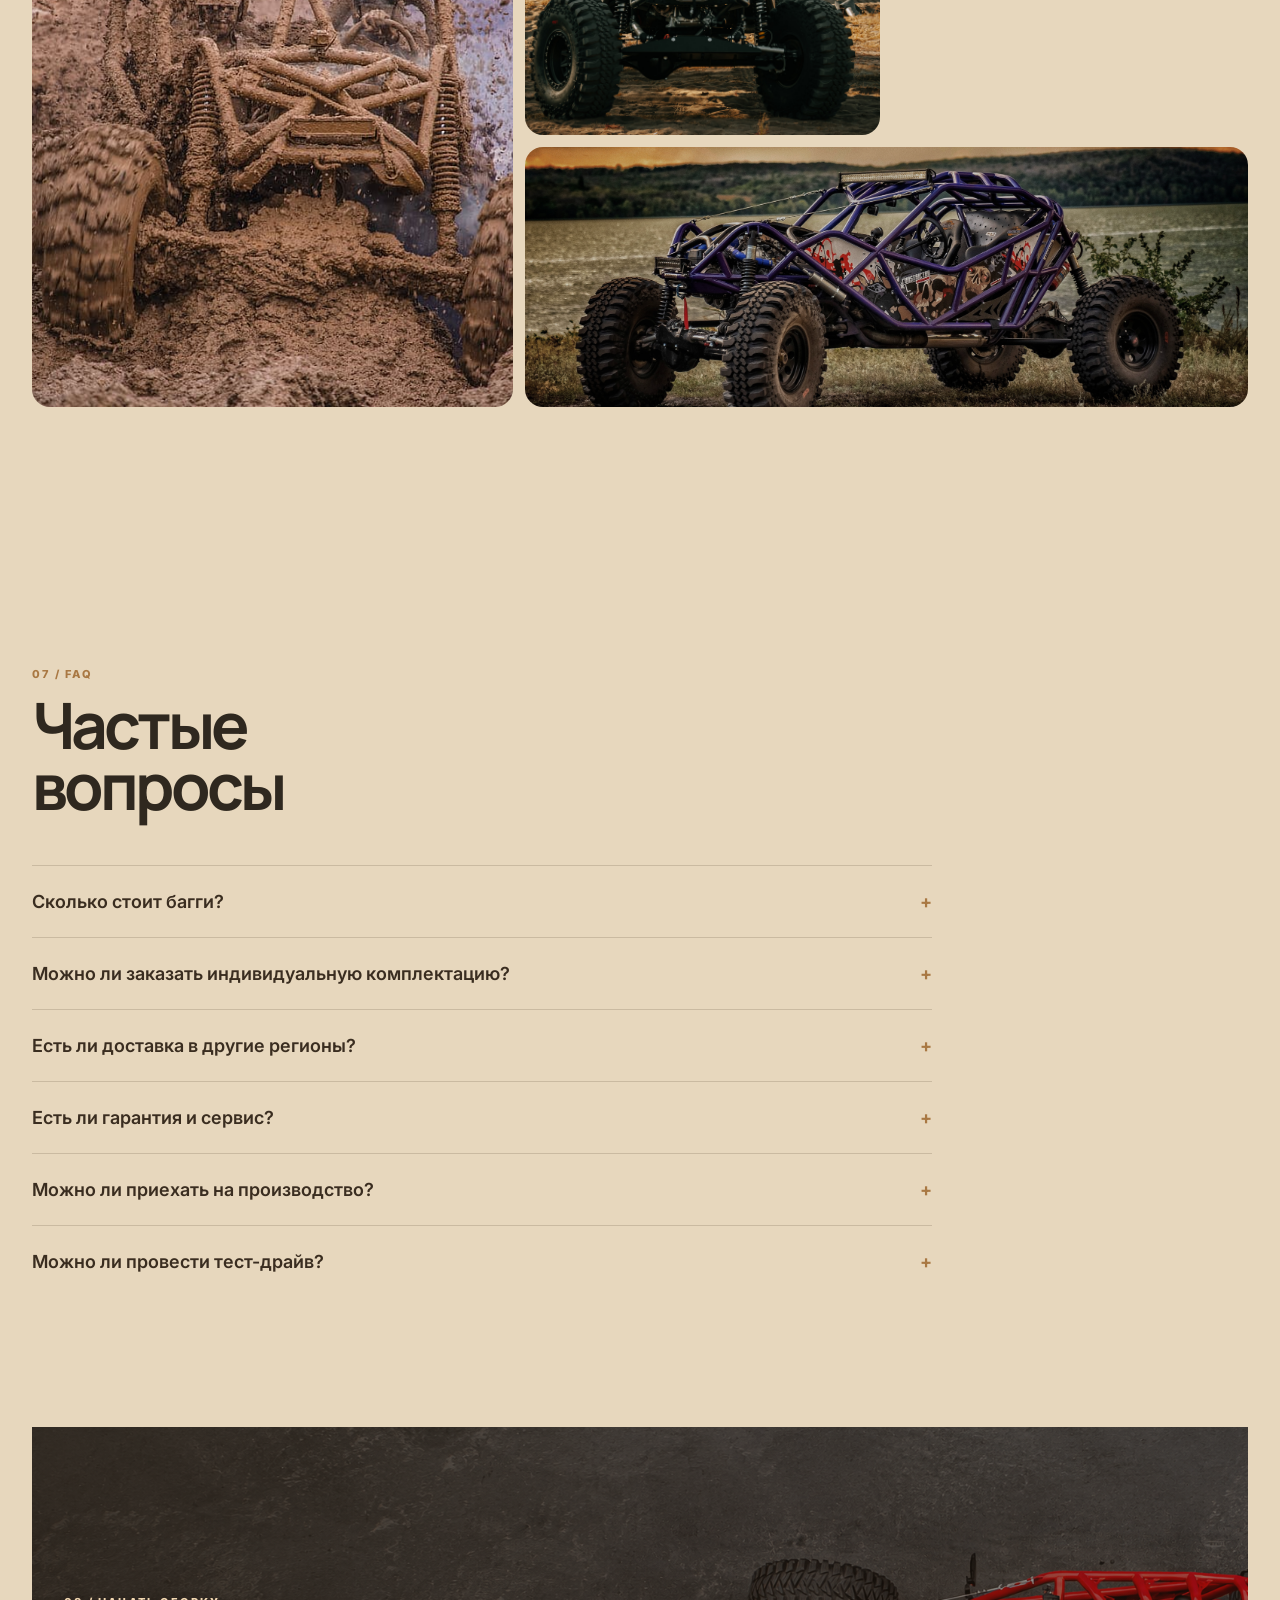
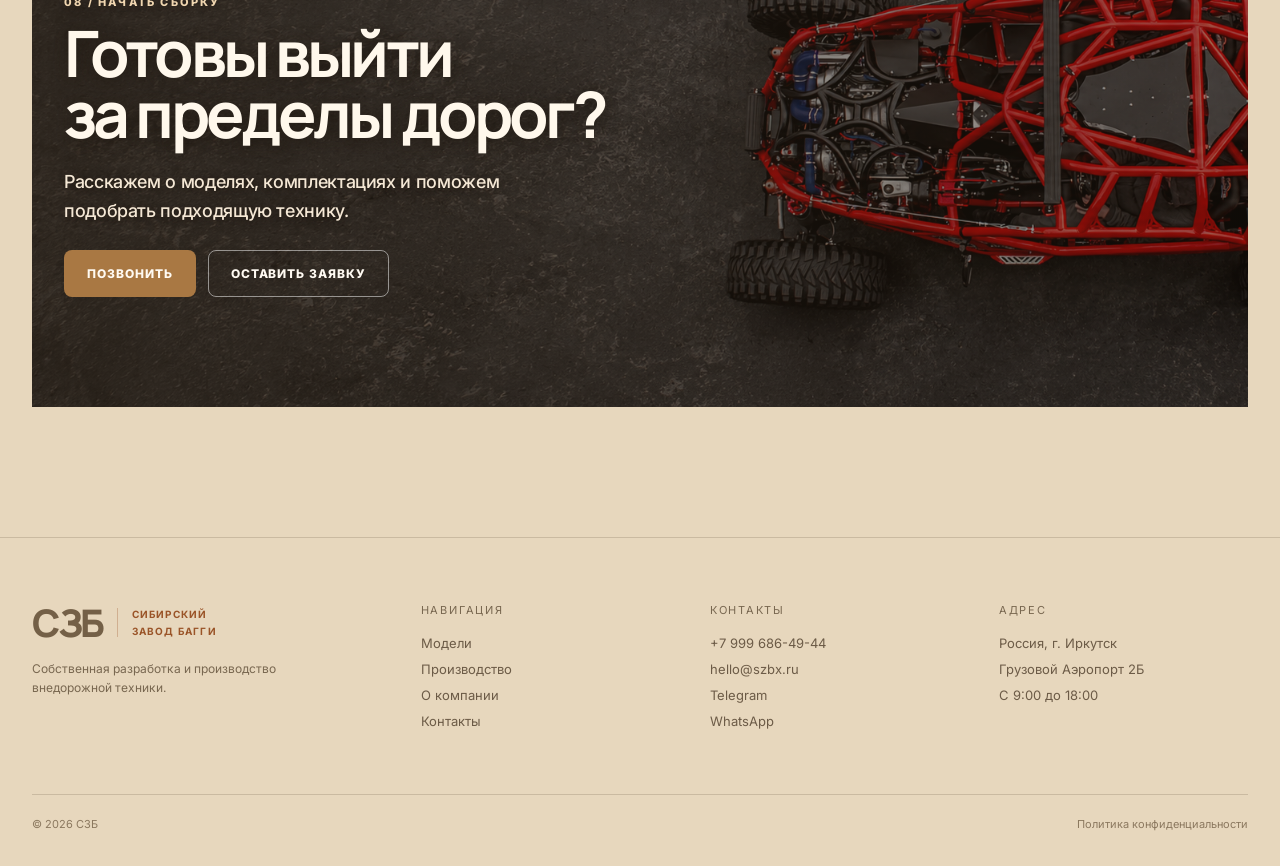
==== commit 93e4c6e0: "Определились с названием производства, текст переведен на русский" ====
--- a/index.html
+++ b/index.html
@@ -27,13 +27,13 @@
       <div class="modal-kicker">СЗБ / ЗАЯВКА</div>
 
       <h2 id="consultTitle">
-        Обсудим<br>вашу комплектацию
+        Обсудим<br>ваш вопрос
       </h2>
 
       <p class="modal-description">
-        Расскажите, какая техника вас интересует.
-        Мы свяжемся с вами и ответим на вопросы по моделям,
-        комплектации и условиям.
+        Узнайте больше о наших багги, обсудите комплектацию
+        или оставьте заявку на посещение производства и тест-драйв.
+        Мы свяжемся с вами, чтобы ответить на вопросы и согласовать детали.
       </p>
 
       <form class="consult-form" id="consultForm">
@@ -63,14 +63,15 @@
         </div>
 
         <div class="form-group">
-          <label for="consultModel">Интересующая модель</label>
-
-          <select id="consultModel" name="model">
-            <option value="">Выберите модель</option>
-            <option value="JAEGER">ЕГЕРЬ</option>
-            <option value="Veles">ВЕЛЕС</option>
+          <label for="consultPurpose">Что вас интересует?</label>
+
+          <select id="consultPurpose" name="purpose">
+            <option value="">Выберите цель обращения</option>
+            <option value="consultation">Консультация по багги ЕГЕРЬ</option>
             <option value="custom">Индивидуальная комплектация</option>
-            <option value="other">Пока не определился</option>
+            <option value="visit">Посещение производства</option>
+            <option value="test_drive">Тест-драйв багги ЕГЕРЬ</option>
+            <option value="other">Другой вопрос</option>
           </select>
         </div>
 
@@ -117,11 +118,6 @@
 
 <header class="nav">
   <div class="nav-inner">
-
-<!--    <a class="logo logo-siberia" href="#" aria-label="Сибирский завод багги — главная">-->
-<!--      <span class="logo-siberia__name">СИБИРСКИЙ</span>-->
-<!--      <span class="logo-siberia__description">ЗАВОД БАГГИ</span>-->
-<!--    </a>-->
 
     <a class="logo logo-szb" href="#"
        aria-label="Сибирский завод багги — главная">
@@ -195,7 +191,7 @@
     <div class="section-head reveal"><div><div class="kicker">01 / Модели</div><h2>Выберите<br>свою машину</h2></div><p class="section-note">Две философии. Одна инженерная база. Конфигурации, которые можно адаптировать под задачу.</p></div>
     <div class="model-grid">
       <article class="model-card reveal">
-        <img loading="lazy" src="https://p3.hippopx.com/preview/150/625/dune-buggy-sandy-desert-dunes-off-road-adventure-clear-blue-sky-rugged-atv-desert-exploration-sand-dunes-rocks-outdoor-adventure-desert-landscape.jpg" alt="Багги X1 на бездорожье">
+        <img loading="lazy" src="media/ROCKER_WIDTH/ROCKER_WIDTH_1.jpg" alt="Багги X1 на бездорожье">
         <div class="model-info"><div class="model-tag">Проект / 01</div><h3>ЕГЕРЬ</h3><p>Лёгкая и агрессивная платформа для бездорожья и активного отдыха.</p><div class="model-meta"><div><b>300</b>л.с.</div><div><b>4×4</b>привод</div><div><b>2</b>места</div></div></div>
       </article>
       <div>
@@ -241,7 +237,7 @@
       </div>
 
       <p class="section-note">
-        Мы разрабатываем и производим багги в г. Иркутск с 2026 года.
+        Мы разрабатываем и производим багги в г. Иркутск с 2024 года.
         На собственном производстве выполняем полный цикл работ —
         от проектной документации до сборки и настройки техники.
       </p>
@@ -334,11 +330,11 @@
 <div class="container">
  <div class="section-head reveal"><div><div class="kicker">06 / Реальные условия</div><h2>В своей<br>стихии</h2></div><p class="section-note">Лес. Песок. Грязь. Камни. Техника должна работать там, где заканчивается привычная инфраструктура.</p></div>
  <div class="gallery">
-  <div class="wide reveal"><img loading="lazy" src="https://p3.hippopx.com/preview/816/249/black-and-gray-dune-buggy-sand-dunes-atv-desert-dunes-adventure-riding-thrill-picturesque-desert-off-road-vehicle-outdoor-adventure-desert-exploration.jpg" alt="Багги на бездорожье"></div>
-  <div class="reveal"><img loading="lazy" src="https://p3.hippopx.com/preview/517/610/buggy-road-forest-vehicle-motor-vehicle-hiking-adventure-path-dirt-road-trees.jpg" alt="Багги в лесу"></div>
-  <div class="tall reveal"><img loading="lazy" src="https://p1.hippopx.com/preview/960/985/168/cage-off-road-jeep-trail.jpg" alt="Багги в реальных условиях"></div>
-  <div class="reveal"><img loading="lazy" src="https://p3.hippopx.com/preview/926/506/all-terrain-vehicles-desert-sand-dunes-clear-sky-racing-off-road-adventure-outdoor-activities-dune-buggies-desert-exploration.jpg" alt="Багги в движении"></div>
-  <div class="wide reveal"><img loading="lazy" src="https://p3.hippopx.com/preview/150/625/dune-buggy-sandy-desert-dunes-off-road-adventure-clear-blue-sky-rugged-atv-desert-exploration-sand-dunes-rocks-outdoor-adventure-desert-landscape.jpg" alt="Багги на экстремальном бездорожье"></div>
+  <div class="wide reveal"><img loading="lazy" src="media/ROCKRACER_RED/ROCKRACER_RED_6.jpg" alt="Багги на бездорожье"></div>
+  <div class="reveal"><img loading="lazy" src="media/ROCKRACER_RED/ROCKRACER_RED_1.jpg" alt="Багги в лесу"></div>
+  <div class="tall reveal"><img loading="lazy" src="media/FACTORY/cage-off-road-jeep-trail.jpg" alt="Багги в реальных условиях"></div>
+  <div class="reveal"><img loading="lazy" src="media/ROCKRACER_BLACK/ROCKRACER_BLACK_4.jpg" alt="Багги в движении"></div>
+  <div class="wide reveal"><img loading="lazy" src="media/ROCKRACER_PURP/ROCKRACER_PURP_1.jpg" alt="Багги на экстремальном бездорожье"></div>
  </div>
 </div>
 </section>
--- a/css/style.css
+++ b/css/style.css
@@ -310,7 +310,7 @@
       rgba(62,47,31,.34) 50%,
       rgba(82,62,40,.18) 100%
     ),
-    url('../buggy-hero.jpg');
+    url('../media/ROCKRACER_PURP/ROCKRACER_PURP_1.jpg');
 
   background-position:center center;
   background-size:cover;
@@ -558,6 +558,7 @@
   width:100%;
   height:100%;
   object-fit:cover;
+  object-position: 10% center;
   position:absolute;
   inset:0;
   transition:transform .7s;
@@ -688,7 +689,7 @@
       rgba(42,32,21,.48),
       rgba(74,57,37,.14)
     ),
-    url('https://p3.hippopx.com/preview/816/249/black-and-gray-dune-buggy-sand-dunes-atv-desert-dunes-adventure-riding-thrill-picturesque-desert-off-road-vehicle-outdoor-adventure-desert-exploration.jpg')
+    url('../media/ROCKRACER_PURP/ROCKRACER_PURP_7.png')
     center/cover fixed;
 }
 
@@ -724,8 +725,11 @@
   height:640px;
 
   background:
-    url('https://p3.hippopx.com/preview/150/625/dune-buggy-sandy-desert-dunes-off-road-adventure-clear-blue-sky-rugged-atv-desert-exploration-sand-dunes-rocks-outdoor-adventure-desert-landscape.jpg')
+    url('../media/ROCKRACER_RED/ROCKRACER_RED_12.png')
     center/cover;
+
+  background-position: 25% center;
+  filter: saturate(.65) brightness(.85);
 
   position:relative;
   border-radius:18px;
@@ -780,8 +784,9 @@
   min-height:620px;
 
   background:
-    url('https://p1.hippopx.com/preview/960/985/168/cage-off-road-jeep-trail.jpg')
+    url('../media/ROCKRACER_2/ROCKRACER_DEF_1.jpg')
     center/cover;
+  background-position: 52% center;
 
   border-radius:18px;
   overflow:hidden;
@@ -839,6 +844,10 @@
   transition:.6s;
 }
 
+.gallery > div:nth-child(2) img {
+  filter: saturate(.65) brightness(.85);
+}
+
 .gallery div:hover img{
   transform:scale(1.04);
 }
@@ -851,6 +860,14 @@
   grid-column:span 2;
 }
 
+.gallery .wide img {
+  object-position: center 65%;
+  filter: saturate(.65) brightness(.85);
+}
+
+.gallery > div:last-child img {
+  object-position: center 55%;
+}
 
 /* =========================================================
    FAQ
@@ -928,7 +945,7 @@
       rgba(44,34,22,.55),
       rgba(36,28,19,.14)
     ),
-    url('https://p3.hippopx.com/preview/816/249/black-and-gray-dune-buggy-sand-dunes-atv-desert-dunes-adventure-riding-thrill-picturesque-desert-off-road-vehicle-outdoor-adventure-desert-exploration.jpg')
+    url('../media/FACTORY/FACROR_2.2.png')
     center/cover;
 }
 
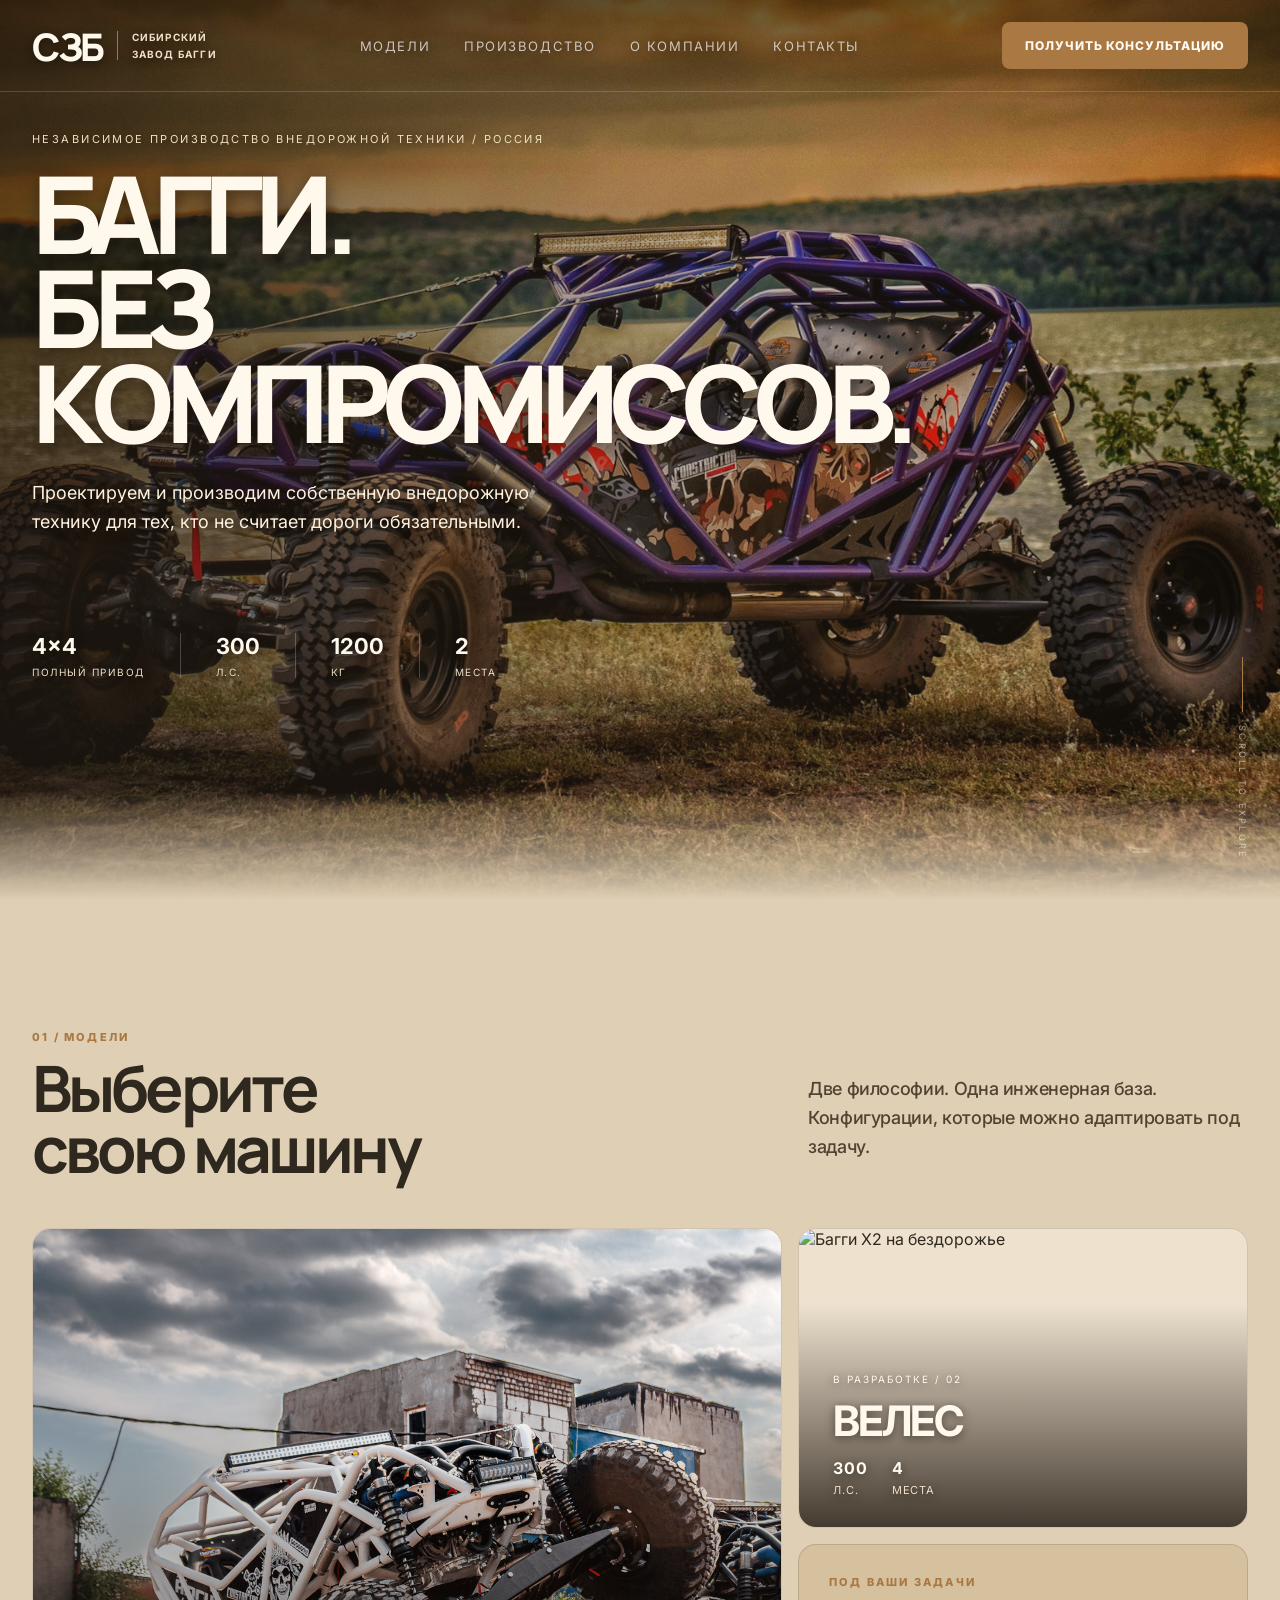
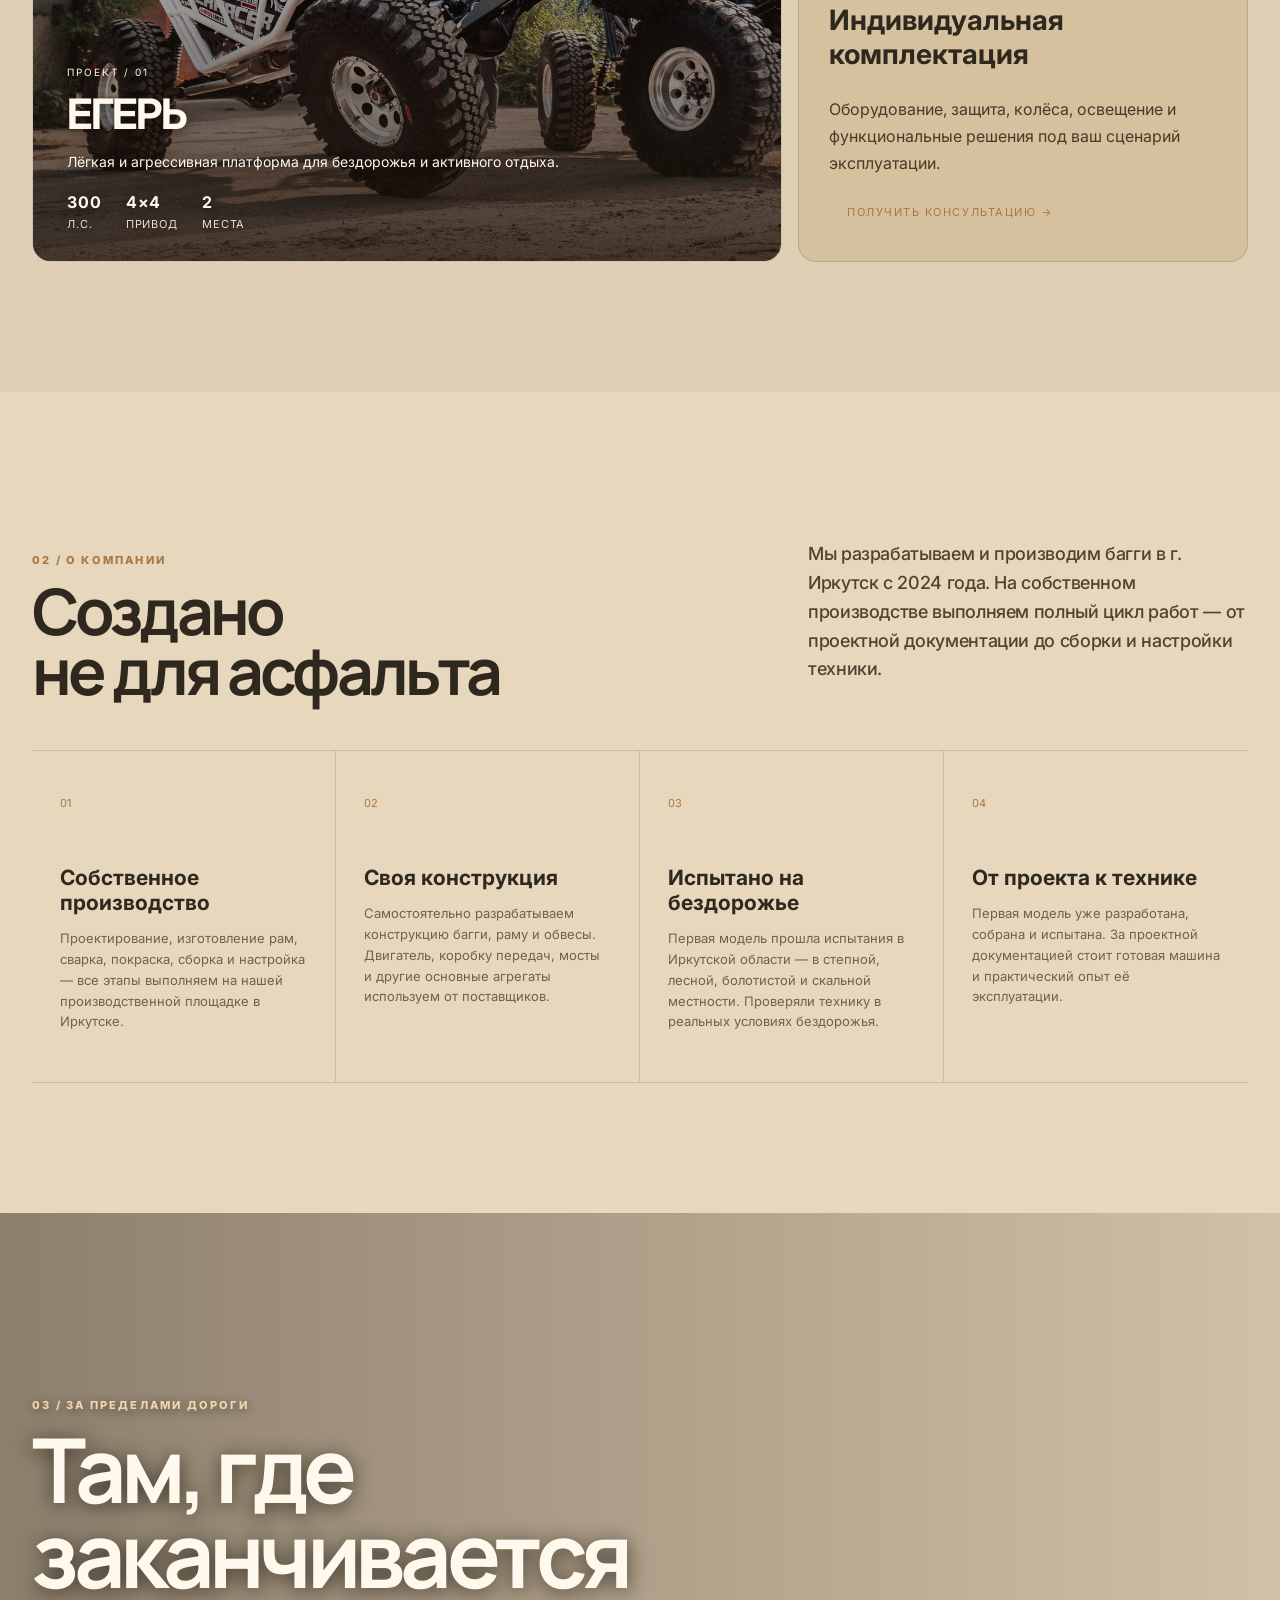
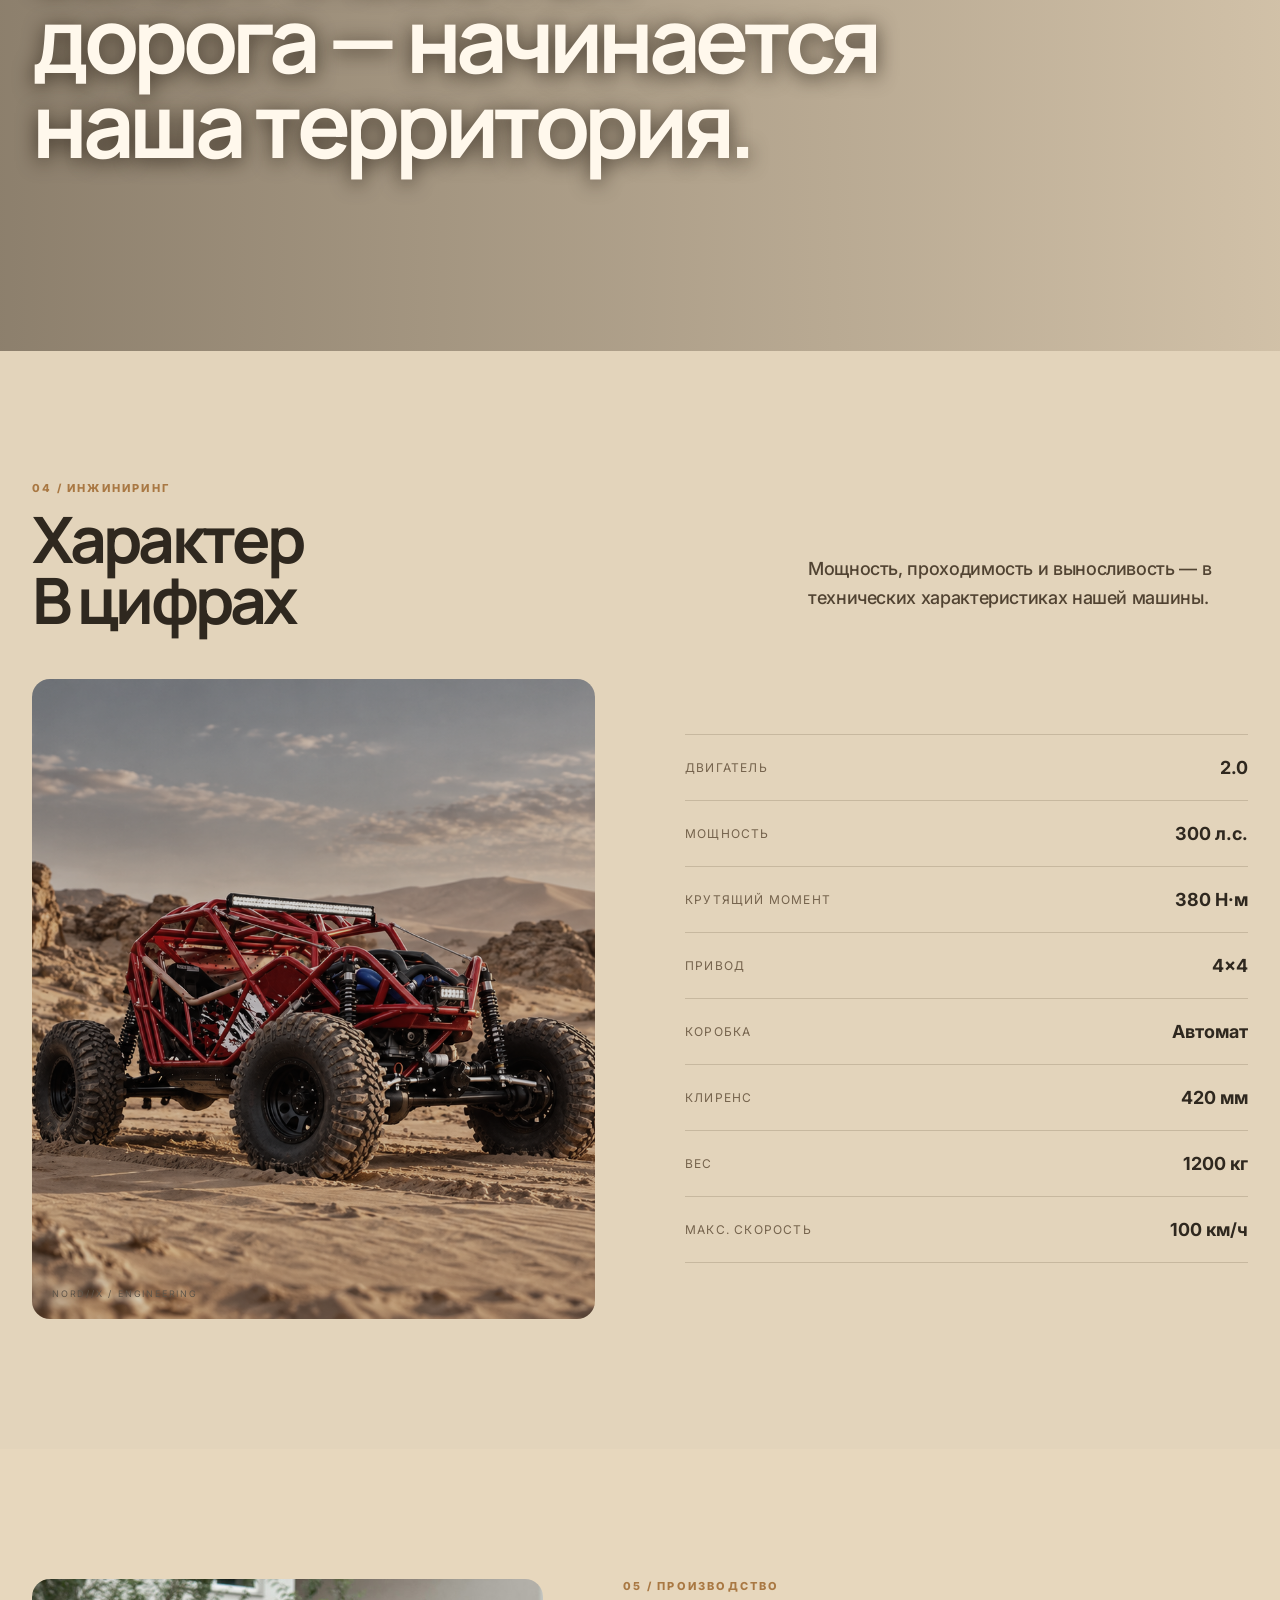
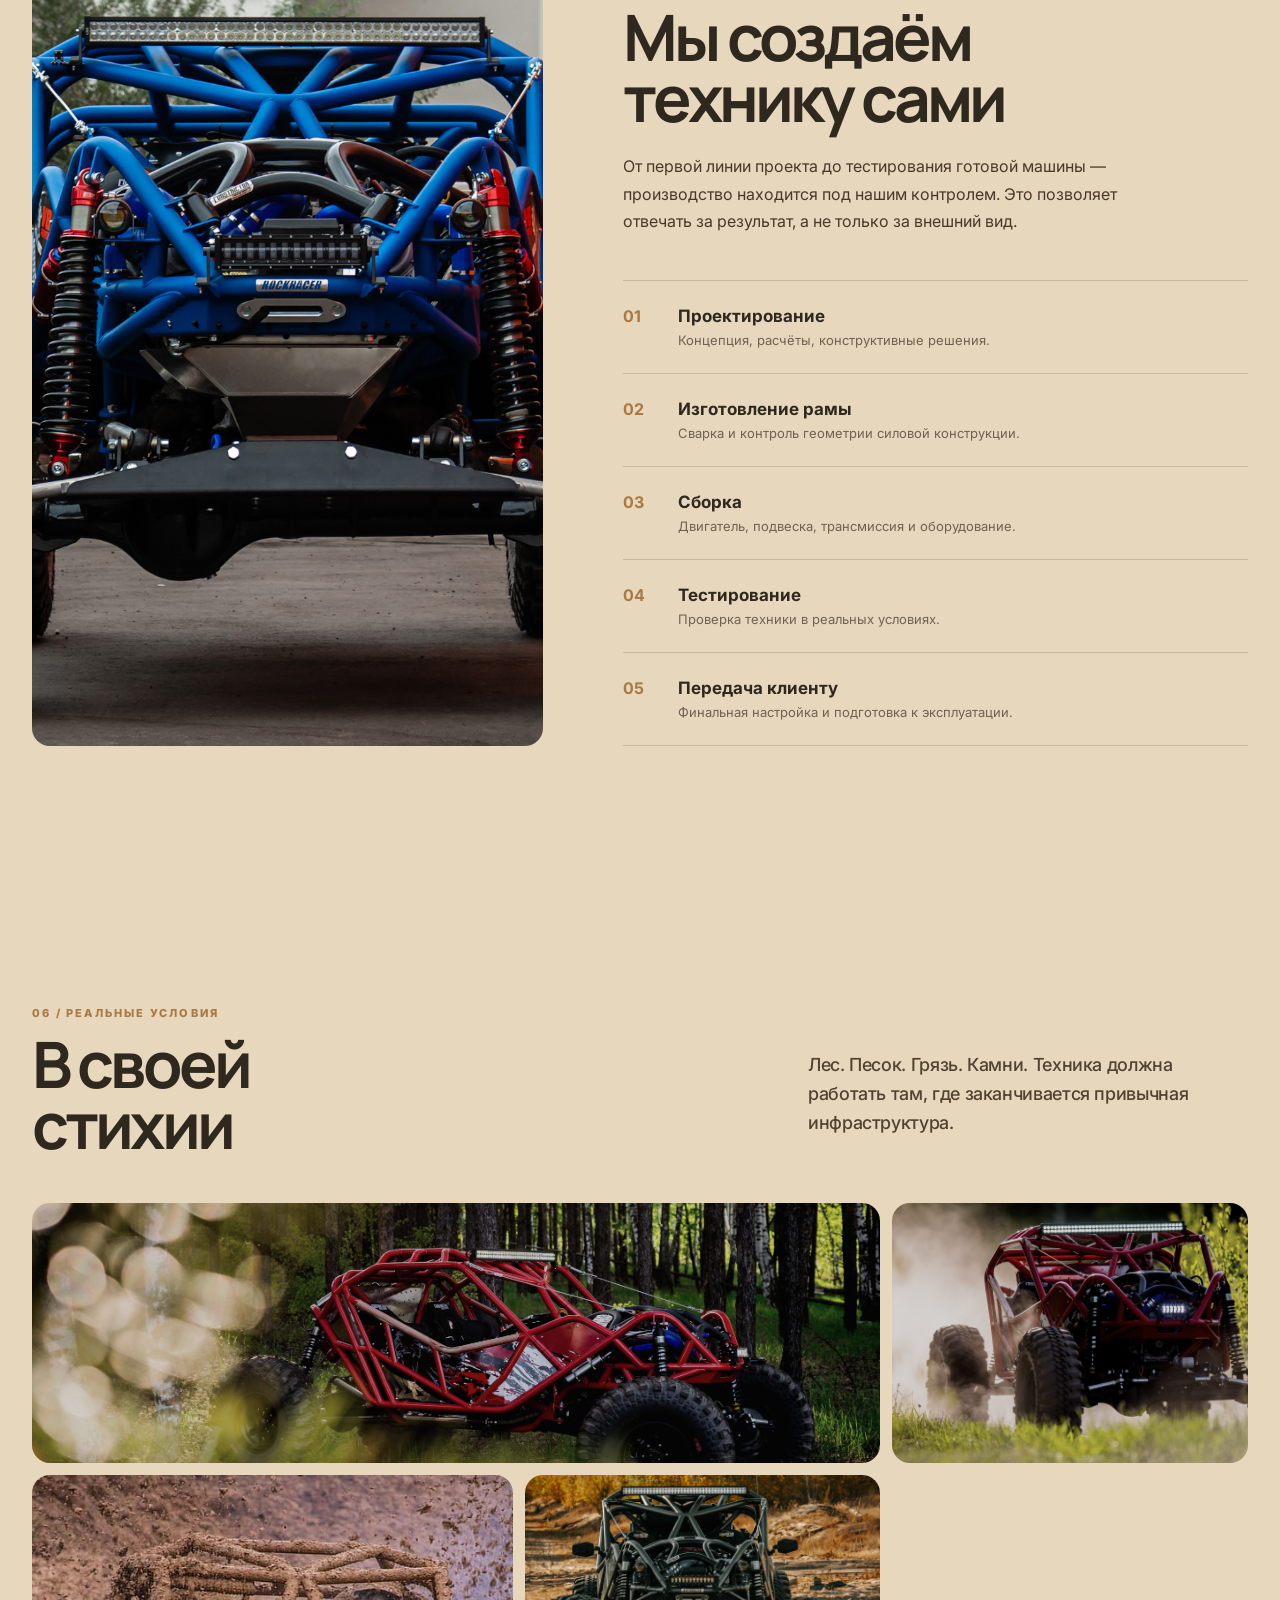
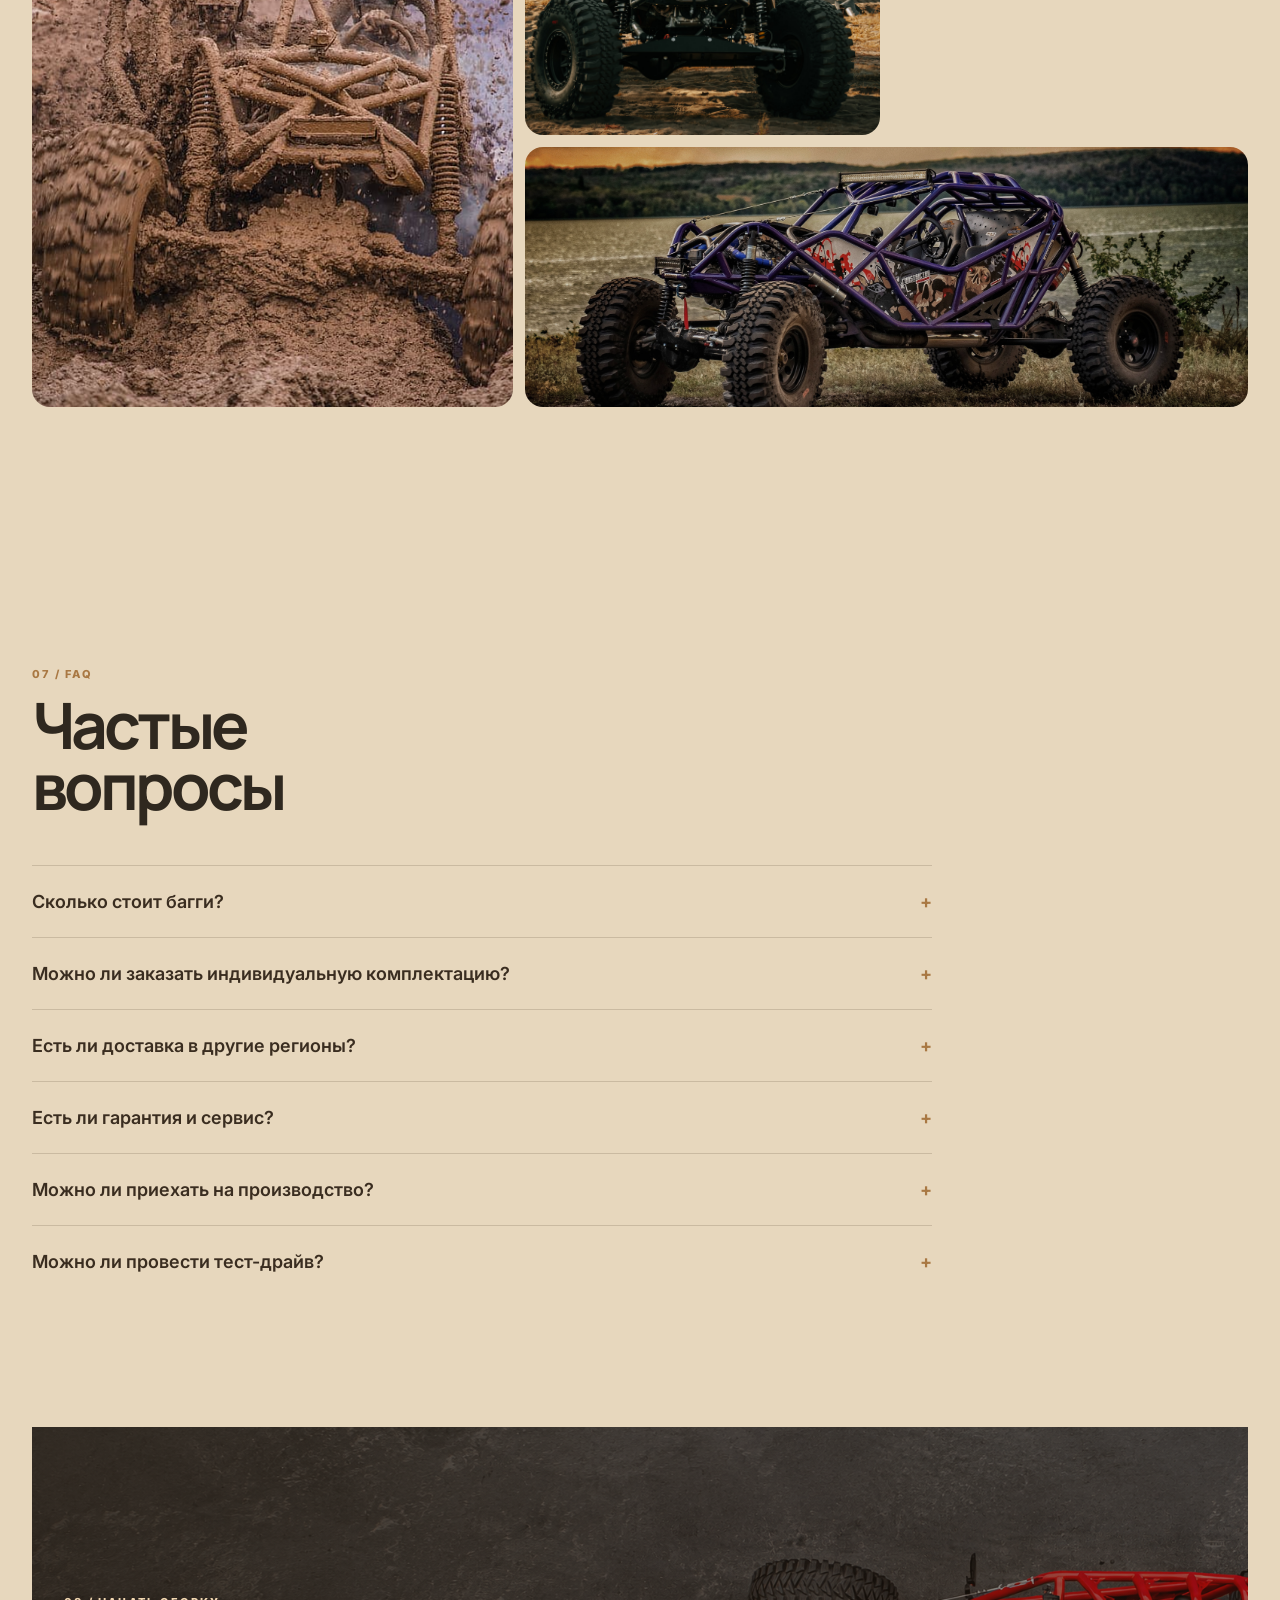
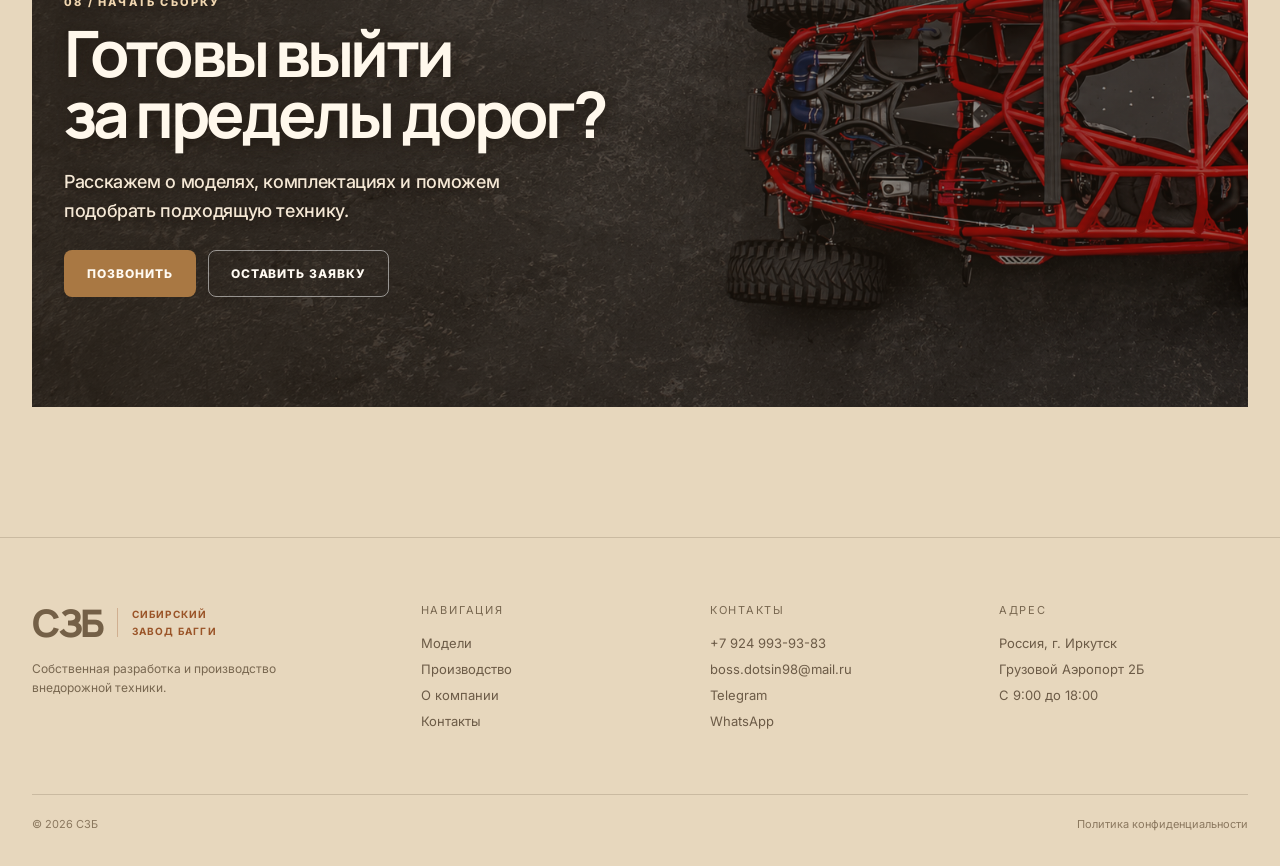
==== commit 13c2e465: "Фото галереии теперь разворачиваются на весь экран" ====
--- a/index.html
+++ b/index.html
@@ -215,18 +215,6 @@
   </div>
 </section>
 
-<!--<section id="about">-->
-<!--<div class="container">-->
-<!-- <div class="section-head reveal"><div><div class="kicker">02 / О компании</div><h2>Создано<br>не для асфальта</h2></div></div>-->
-<!-- <div class="feature-strip">-->
-<!--  <div class="feature reveal"><div class="feature-num">01</div><h3>Собственное производство</h3><p>Проектируем и собираем технику самостоятельно — от рамы до финальной настройки.</p></div>-->
-<!--  <div class="feature reveal"><div class="feature-num">02</div><h3>Настоящее бездорожье</h3><p>Конструкция рассчитана на тяжёлые условия эксплуатации и постоянные нагрузки.</p></div>-->
-<!--  <div class="feature reveal"><div class="feature-num">03</div><h3>Инженерный подход</h3><p>Проверенные технические решения, качественные компоненты и контроль на каждом этапе.</p></div>-->
-<!--  <div class="feature reveal"><div class="feature-num">04</div><h3>Под вашу задачу</h3><p>Комплектация и дополнительное оборудование подбираются под конкретный сценарий.</p></div>-->
-<!-- </div>-->
-<!--</div>-->
-<!--</section>-->
-
 <section id="about">
   <div class="container">
 
@@ -379,13 +367,25 @@
     <p style="color:#786750;font-size:12px;line-height:1.6;max-width:250px;margin-top:18px">Собственная разработка и производство внедорожной техники.</p>
   </div>
   <div><div class="footer-title">Навигация</div><div class="footer-links"><a href="#models">Модели</a><a href="#production">Производство</a><a href="#about">О компании</a><a href="javascript:void(0)">Контакты</a></div></div>
-  <div><div class="footer-title">Контакты</div><div class="footer-links"><a href="tel:+79996864944">+7 999 686-49-44</a><a href="mailto:hello@SZPx.ru">hello@szbx.ru</a><a href="#">Telegram</a><a href="#">WhatsApp</a></div></div>
+  <div><div class="footer-title">Контакты</div><div class="footer-links"><a href="tel:+79996864944">+7 924 993-93-83</a><a href="mailto:boss.dotsin98@mail.ru">boss.dotsin98@mail.ru</a><a href="#">Telegram</a><a href="#">WhatsApp</a></div></div>
   <div><div class="footer-title">Адрес</div><div class="footer-links"><a href="#">Россия, г. Иркутск</a href="#"><a href="#">Грузовой Аэропорт 2Б</a><a href="#">С 9:00 до 18:00</a></div></div>
  </div>
  <div class="copyright"><span>© 2026 СЗБ</span><span>Политика конфиденциальности</span></div>
 </div>
 </footer>
 <script src="js/script.js"></script>
+
+<dialog class="gallery-viewer" id="galleryViewer"
+        aria-label="Просмотр фотографии">
+  <button class="gallery-viewer__close"
+          type="button"
+          aria-label="Закрыть фотографию">
+    ×
+  </button>
+
+  <img class="gallery-viewer__image" src="" alt="">
+</dialog>
+
 </body>
 </html>
 
--- a/css/style.css
+++ b/css/style.css
@@ -786,7 +786,7 @@
   background:
     url('../media/ROCKRACER_2/ROCKRACER_DEF_1.jpg')
     center/cover;
-  background-position: 52% center;
+  background-position: 51% center;
 
   border-radius:18px;
   overflow:hidden;
@@ -1568,7 +1568,7 @@
 
   .hero{
     min-height:100svh;
-    background-position:60% center;
+    background-position:24% center;
   }
 
   .scroll{
@@ -1794,3 +1794,103 @@
   }
 }
 
+/* Кнопки для открытия фотографий */
+.gallery-open {
+  display: block;
+  width: 100%;
+  height: 100%;
+  padding: 0;
+  border: 0;
+  background: transparent;
+  cursor: zoom-in;
+}
+
+.gallery-open:focus-visible {
+  outline: 3px solid #fff8ec;
+  outline-offset: -5px;
+}
+
+/* Просмотр на весь экран */
+.gallery-viewer {
+  position: fixed;
+  inset: 0;
+
+  width: 100vw;
+  height: 100dvh;
+  max-width: none;
+  max-height: none;
+
+  margin: 0;
+  padding: 60px 24px 24px;
+  border: 0;
+  box-sizing: border-box;
+
+  background: rgba(15, 12, 9, .96);
+  overflow: hidden;
+}
+
+.gallery-viewer[open] {
+  display: flex;
+  align-items: center;
+  justify-content: center;
+}
+
+.gallery-viewer::backdrop {
+  background: rgba(0, 0, 0, .8);
+}
+
+.gallery-viewer__image {
+  display: block;
+  width: auto;
+  height: auto;
+  max-width: 100%;
+  max-height: 100%;
+  object-fit: contain;
+}
+
+.gallery-viewer__close {
+  position: absolute;
+  top: 12px;
+  right: 16px;
+
+  width: 44px;
+  height: 44px;
+  padding: 0;
+
+  border: 1px solid rgba(255, 255, 255, .3);
+  border-radius: 8px;
+  background: #241f19;
+  color: #fff8ec;
+
+  font-size: 32px;
+  line-height: 1;
+  cursor: pointer;
+}
+
+body.gallery-viewer-open {
+  overflow: hidden;
+}
+
+@media (max-width: 560px) {
+  .specs {
+    flex-direction: column;
+    gap: 16px;
+    margin-top: 28px;
+  }
+
+  .spec {
+    padding: 0;
+    border-left: none;
+  }
+
+  .model-card img {
+    object-position: 40% center;
+  }
+
+  .full-visual {
+    background-attachment: scroll;
+    background-position: center, 60% center;
+  }
+}
+
+
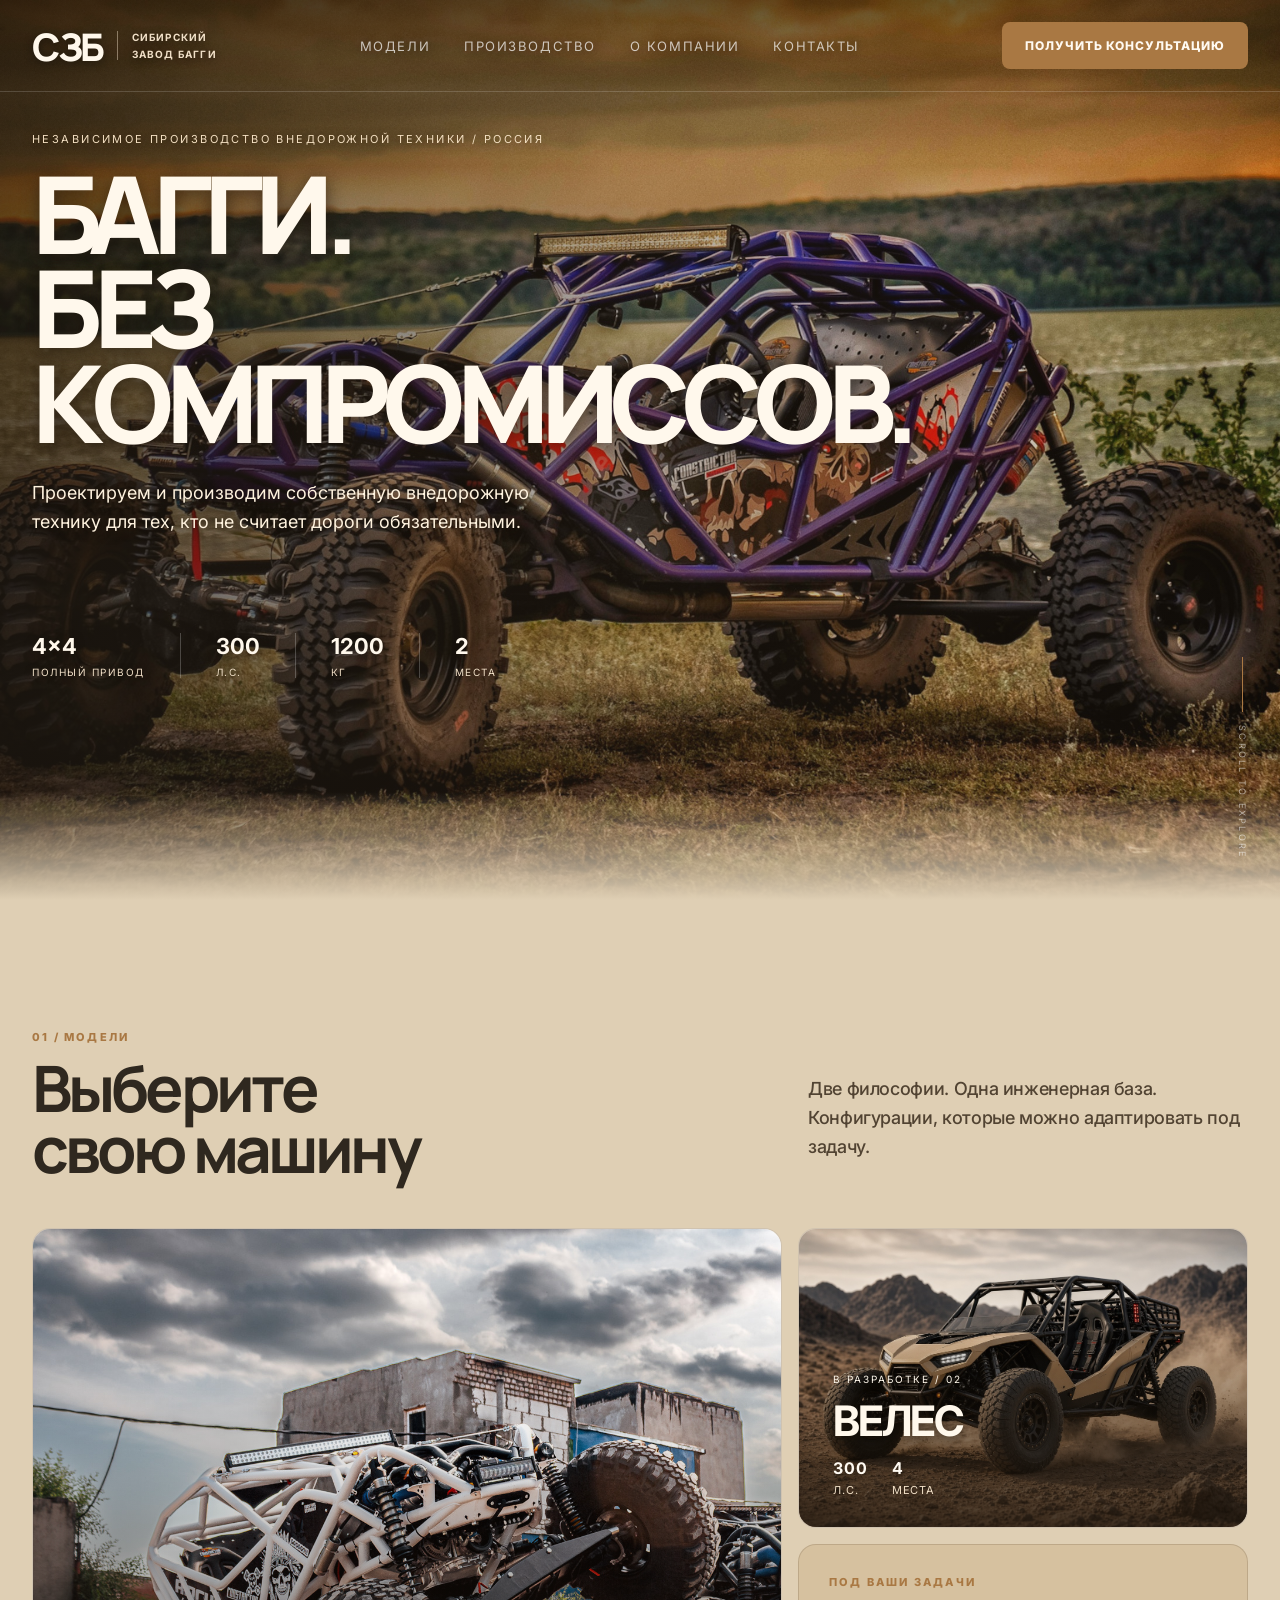
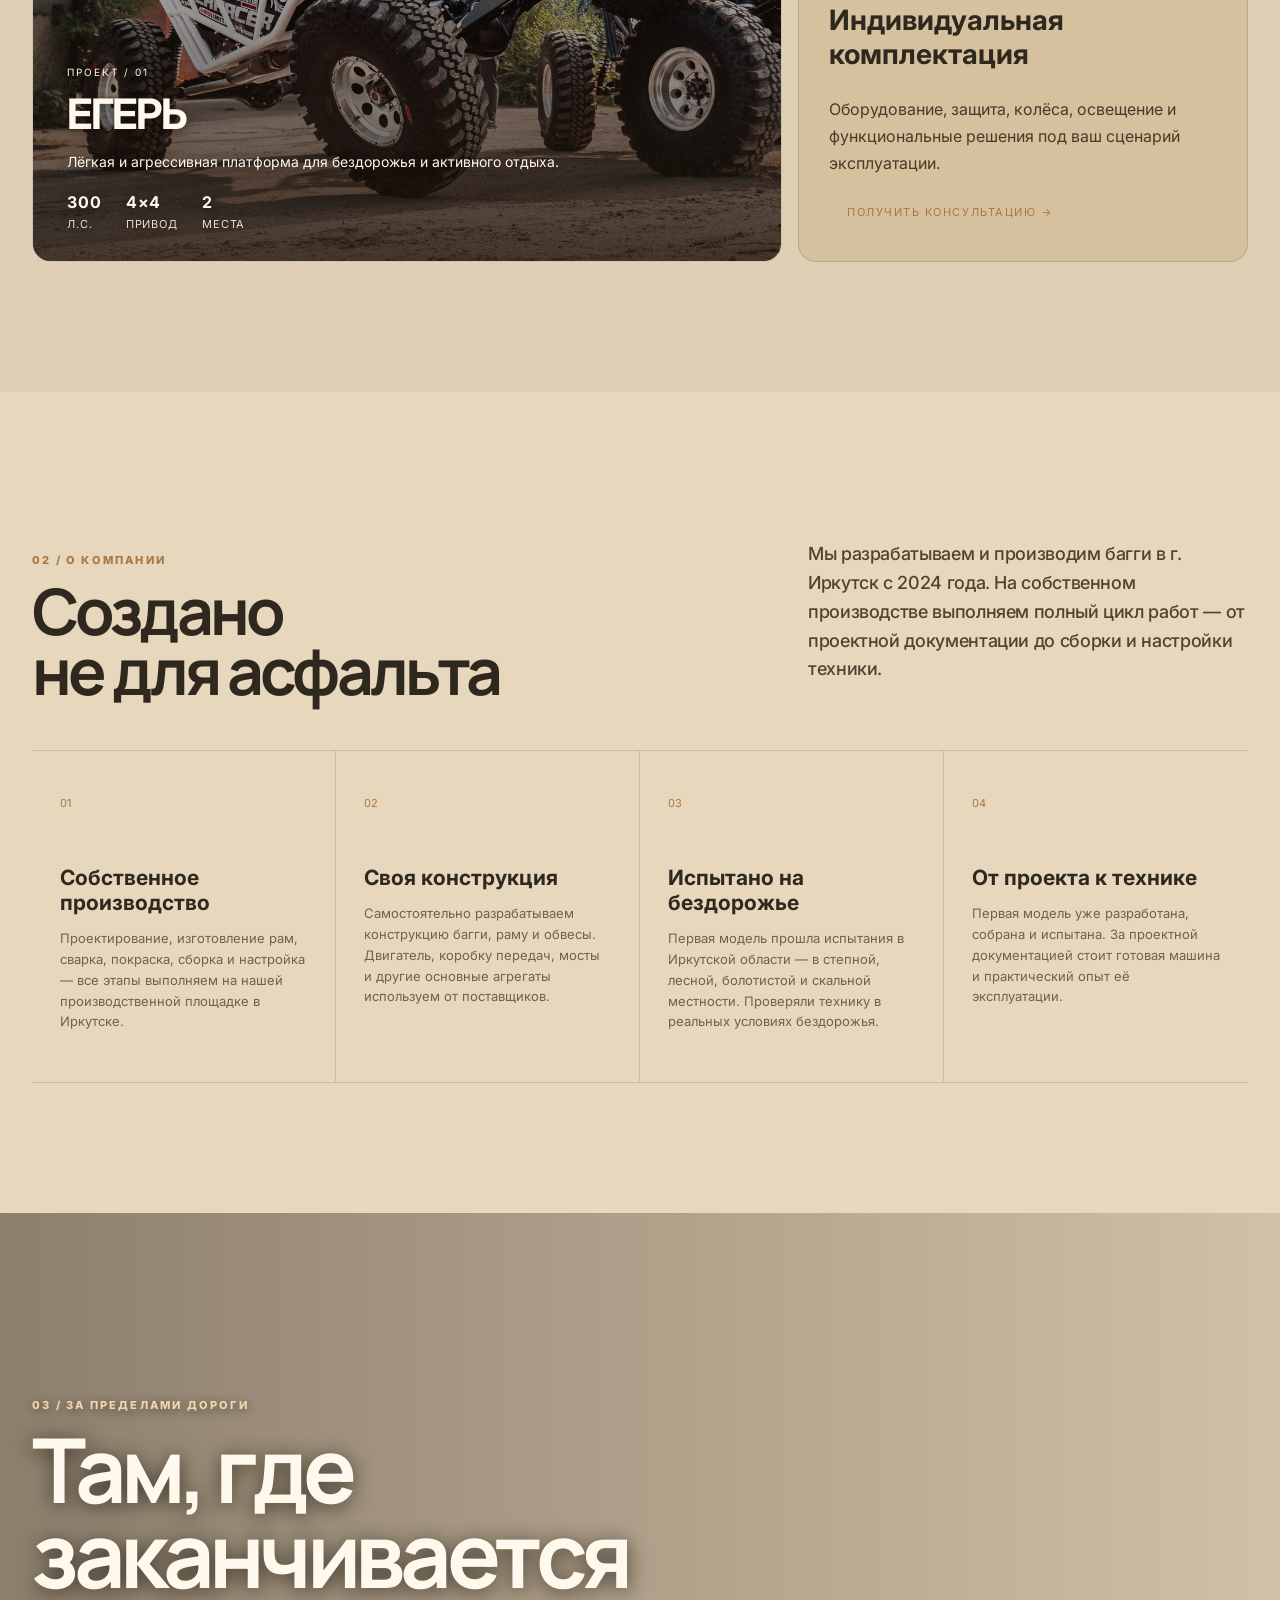
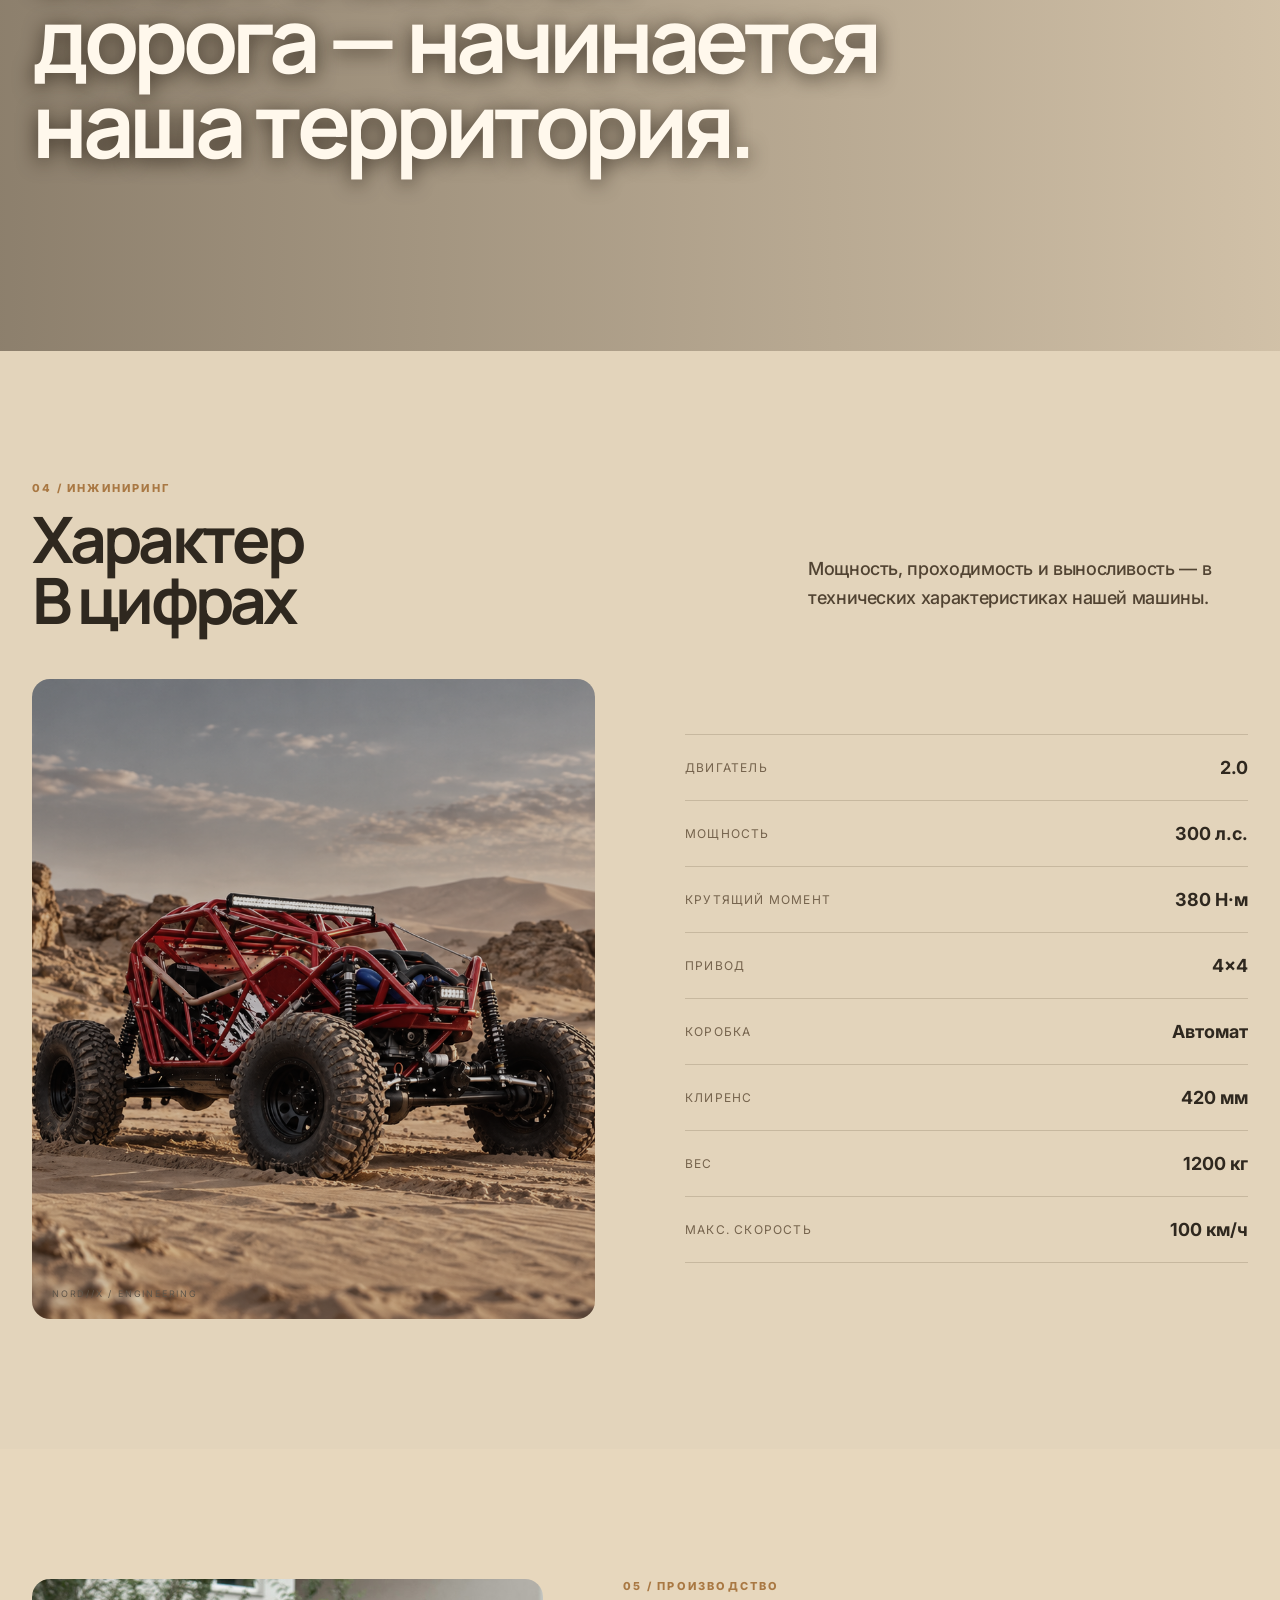
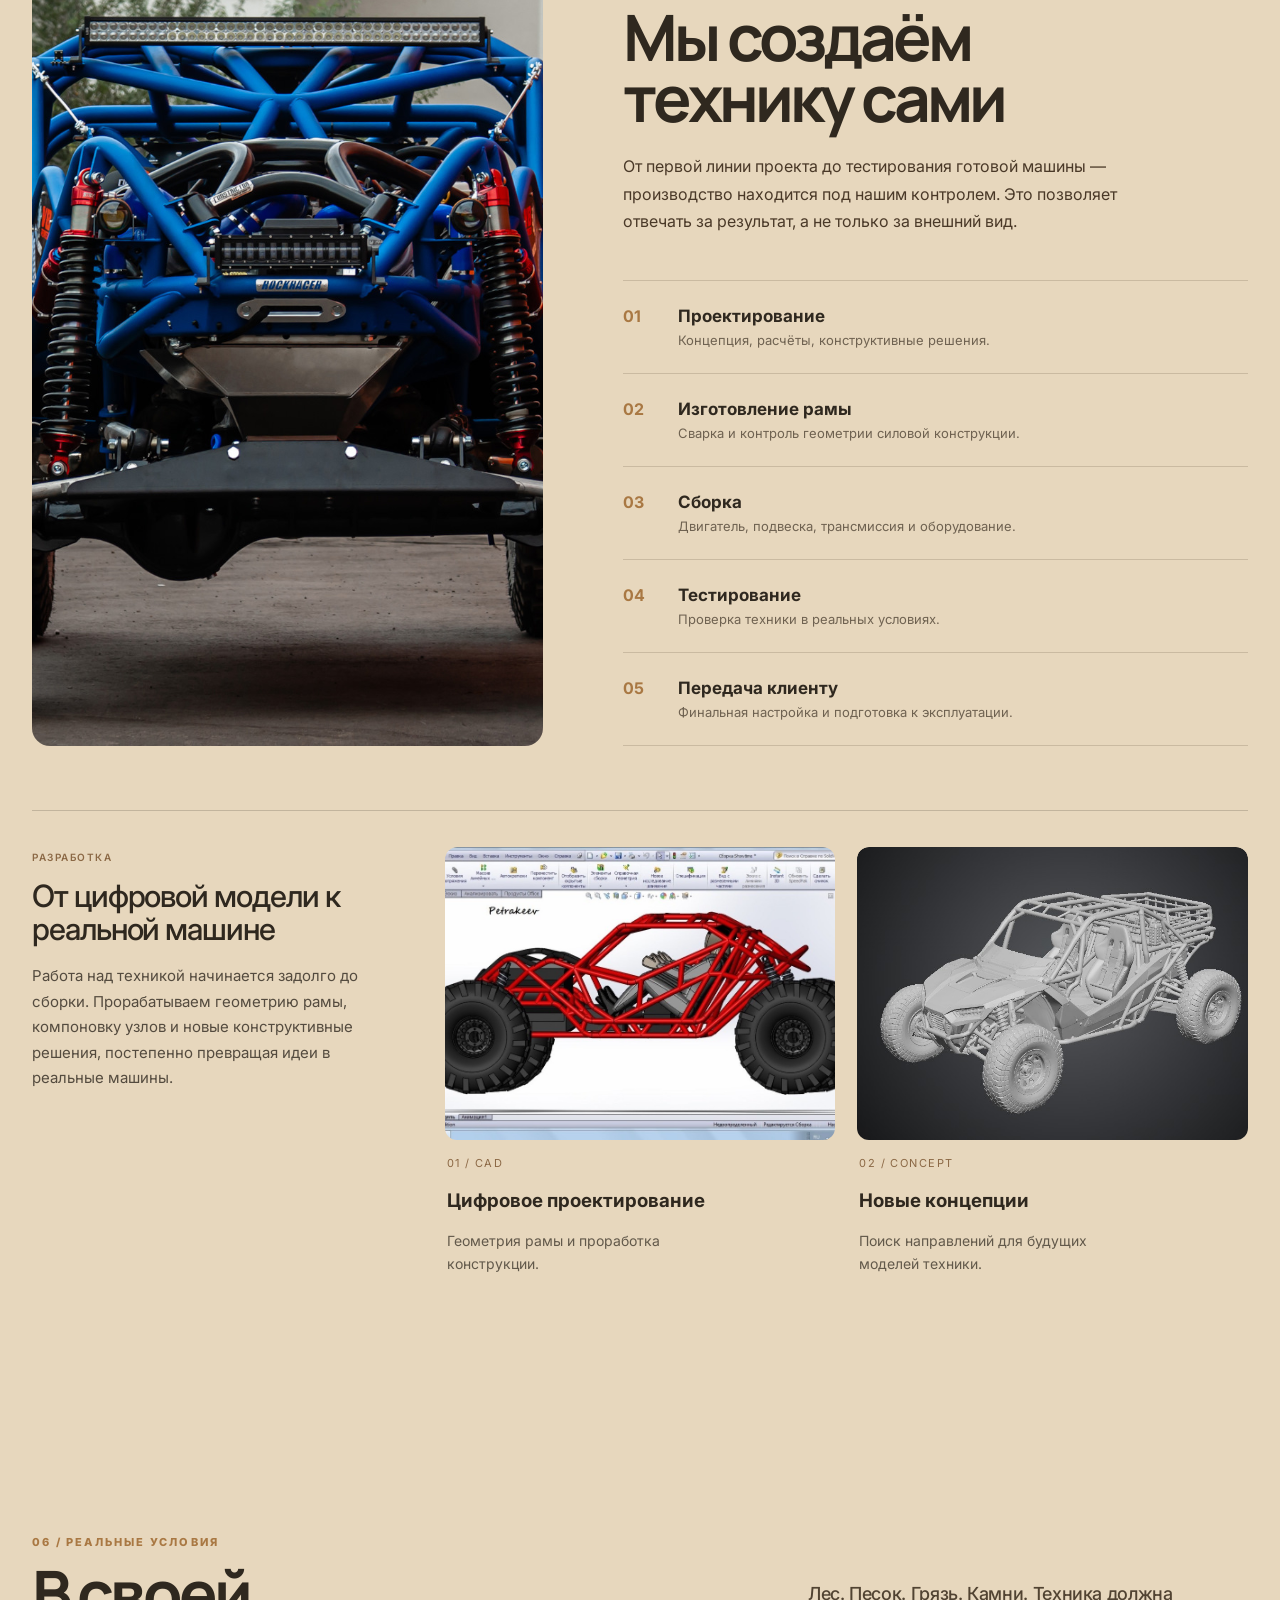
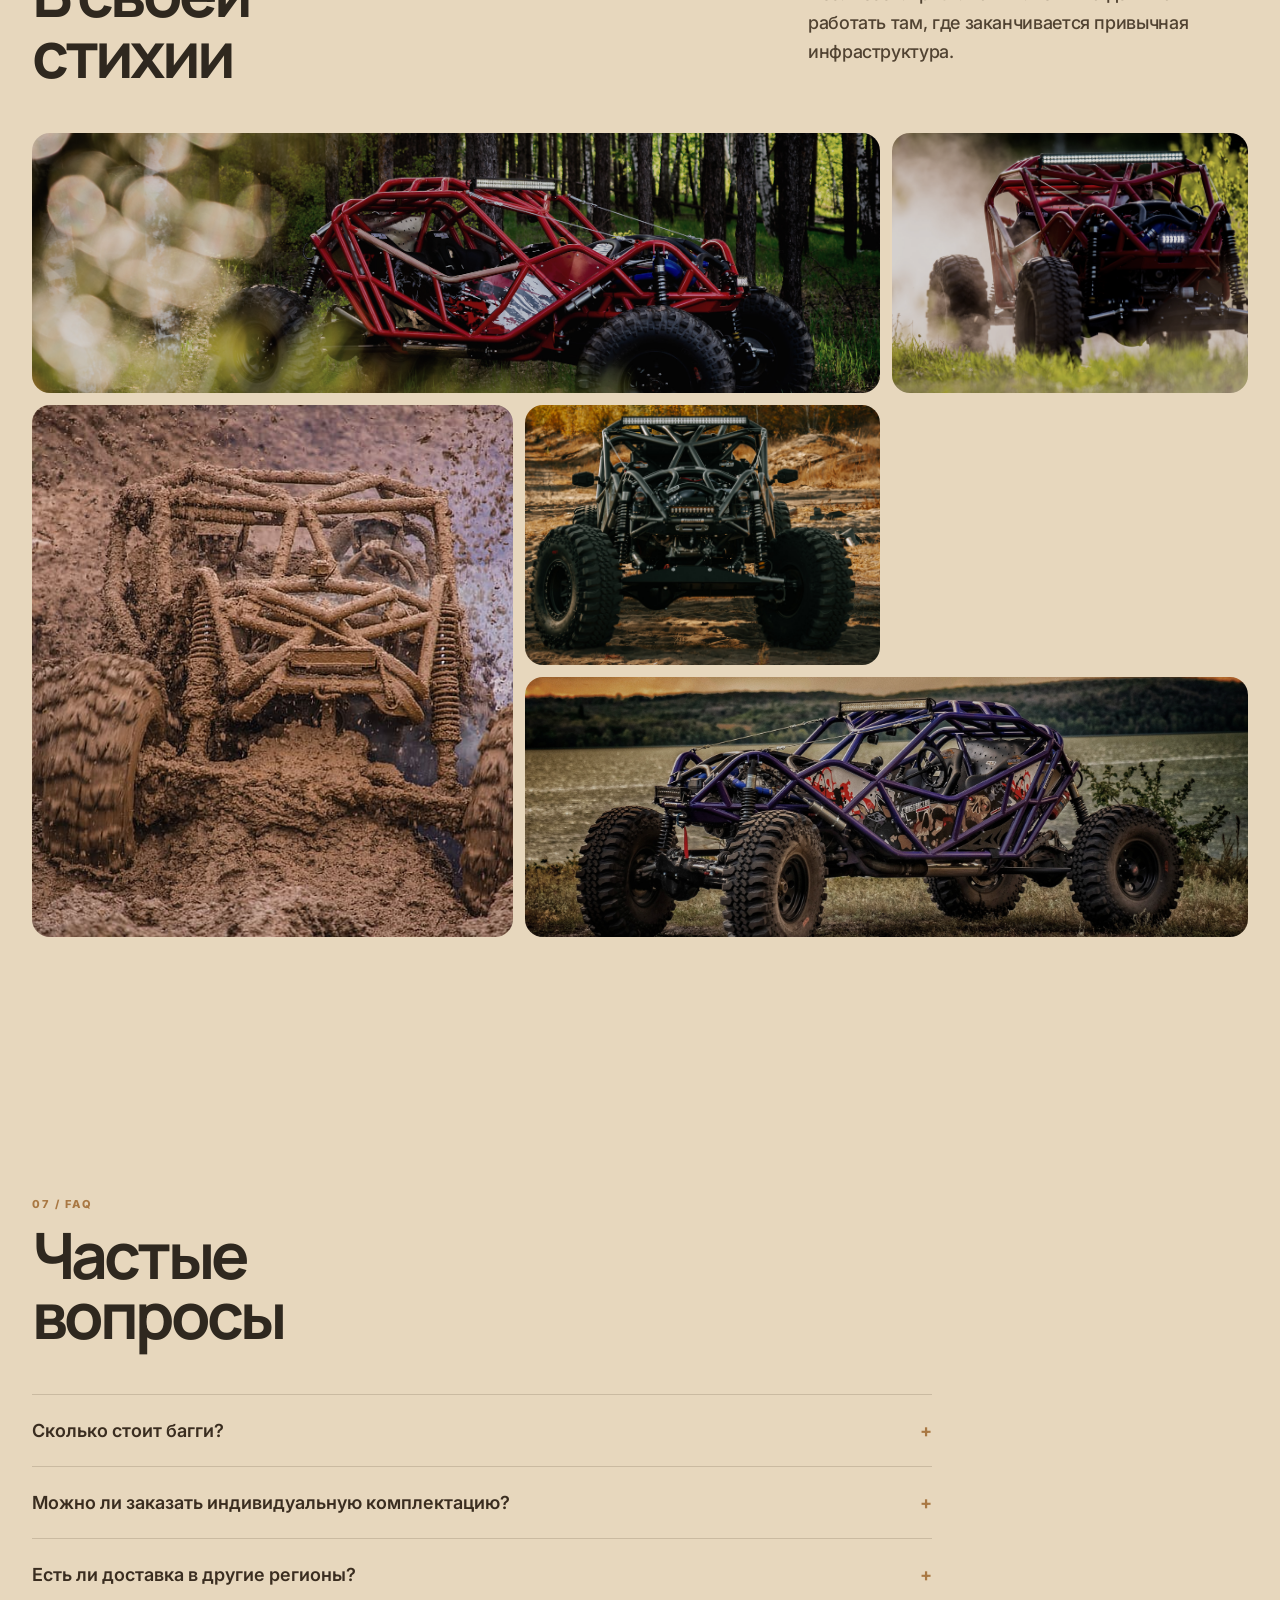
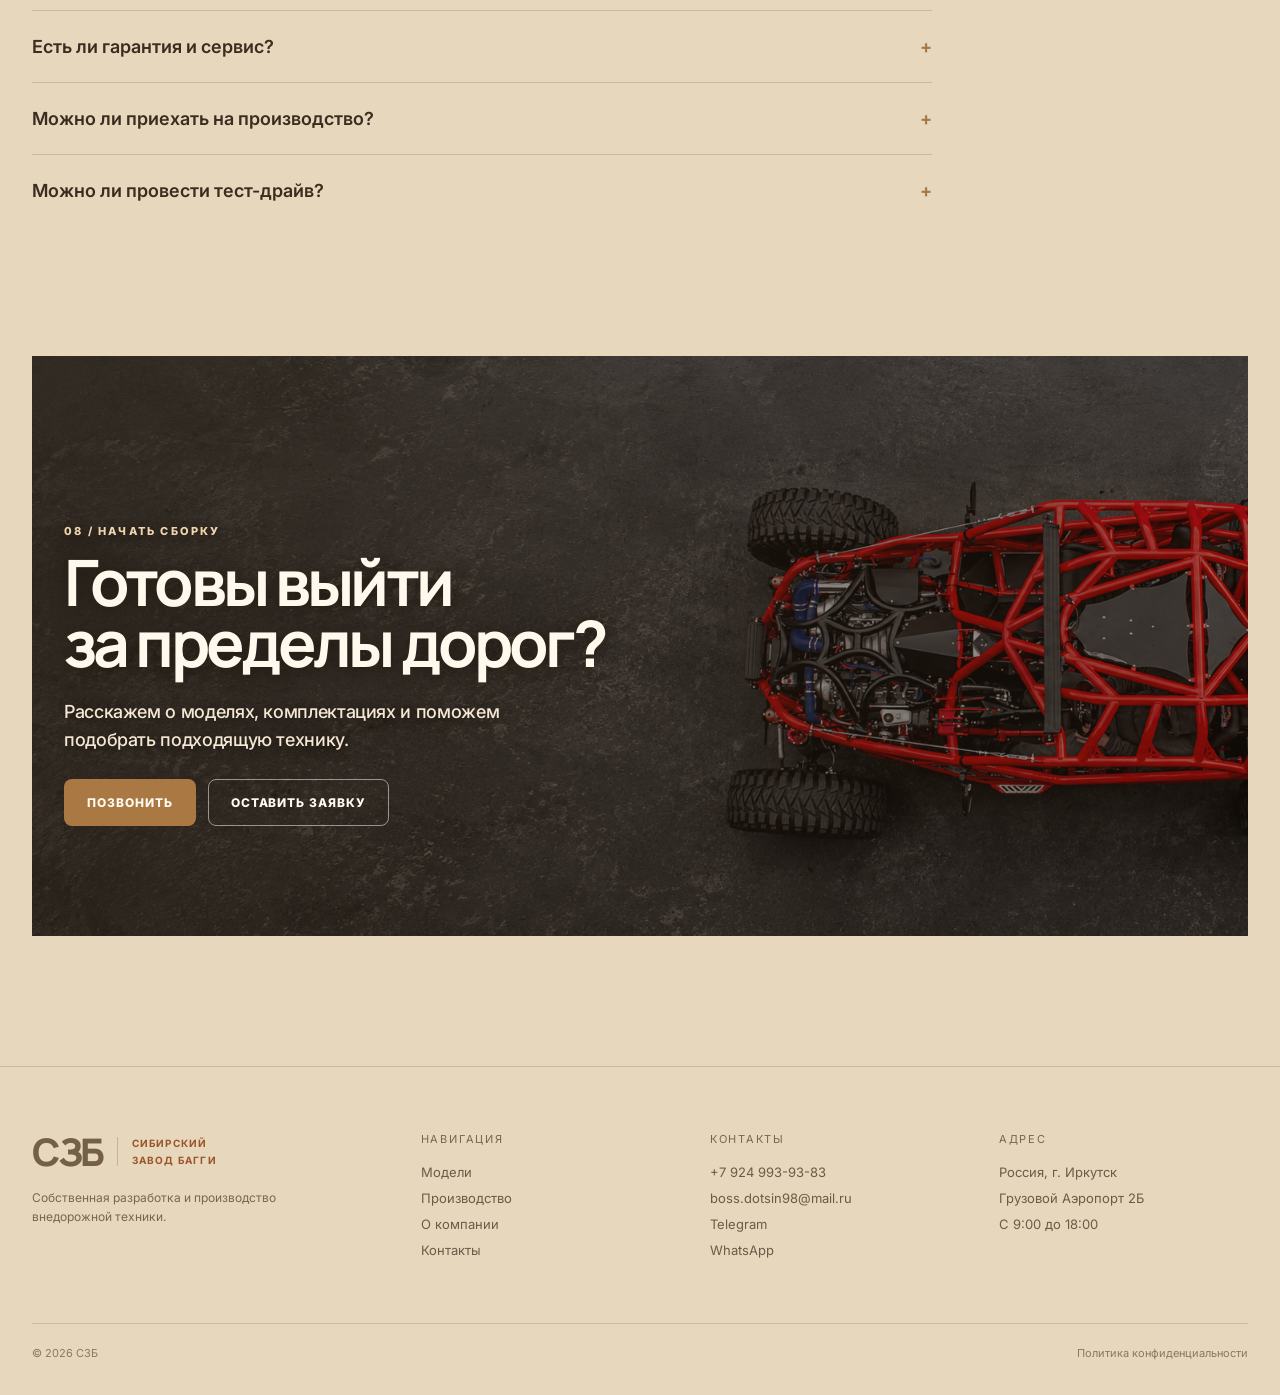
==== commit 9e66bb25: "Дополнен блок разработки дополнительными карточками и фото моделирования" ====
--- a/index.html
+++ b/index.html
@@ -196,7 +196,7 @@
       </article>
       <div>
         <article class="model-card small reveal">
-          <img loading="lazy" src="https://p3.hippopx.com/preview/926/506/all-terrain-vehicles-desert-sand-dunes-clear-sky-racing-off-road-adventure-outdoor-activities-dune-buggies-desert-exploration.jpg" alt="Багги X2 на бездорожье">
+          <img loading="lazy" src="media/Concept/image.jpg" alt="Багги X2 на бездорожье">
           <div class="model-info"><div class="model-tag">В разработке / 02</div><h3>ВЕЛЕС</h3><div class="model-meta"><div><b>300</b>л.с.</div><div><b>4</b>места</div></div></div>
         </article>
         <div style="height:16px"></div>
@@ -311,6 +311,69 @@
    </div>
   </div>
  </div>
+  <div class="development reveal">
+
+  <div class="development__info">
+    <span class="development__eyebrow">
+      РАЗРАБОТКА
+    </span>
+
+    <h3>От цифровой модели к реальной машине</h3>
+
+    <p>
+      Работа над техникой начинается задолго до сборки.
+      Прорабатываем геометрию рамы, компоновку узлов
+      и новые конструктивные решения, постепенно
+      превращая идеи в реальные машины.
+    </p>
+  </div>
+
+  <div class="development__gallery">
+
+    <article class="development-card">
+      <button
+        class="development-card__image"
+        type="button"
+        data-lightbox="media/Development/Modeling.jpg"
+        aria-label="Открыть 3D-модель багги"
+      >
+        <img
+          src="media/Development/Modeling.jpg"
+          alt="3D-модель конструкции багги"
+          loading="lazy"
+        >
+      </button>
+
+      <div class="development-card__caption">
+        <span class="development-card__index">01 / CAD</span>
+        <h3>Цифровое проектирование</h3>
+        <p>Геометрия рамы и проработка конструкции.</p>
+      </div>
+    </article>
+
+    <article class="development-card">
+      <button
+        class="development-card__image"
+        type="button"
+        data-lightbox="media/Development/Mini.jpg"
+        aria-label="Открыть концепт мини-багги"
+      >
+        <img
+          src="media/Development/Mini.jpg"
+          alt="Концепт мини-багги"
+          loading="lazy"
+        >
+      </button>
+
+      <div class="development-card__caption">
+        <span class="development-card__index">02 / CONCEPT</span>
+        <h3>Новые концепции</h3>
+        <p>Поиск направлений для будущих моделей техники.</p>
+      </div>
+    </article>
+
+  </div>
+</div>
 </div>
 </section>
 
--- a/css/style.css
+++ b/css/style.css
@@ -1893,4 +1893,279 @@
   }
 }
 
-
+/* ========================================
+   DEVELOPMENT — блок разработки
+======================================== */
+
+.development {
+  display: grid;
+  grid-template-columns: minmax(220px, 0.72fr) minmax(0, 1.6fr);
+  align-items: start;
+  gap: clamp(24px, 4vw, 56px);
+
+  margin-top: clamp(36px, 5vw, 64px);
+  padding-top: clamp(24px, 3vw, 36px);
+
+  border-top: 1px solid rgba(47, 40, 31, 0.2);
+}
+
+/* Описание */
+
+.development__info {
+  max-width: 370px;
+  padding-top: 4px;
+}
+
+.development__eyebrow {
+  display: block;
+  margin-bottom: 16px;
+
+  color: #8b6845;
+  font-size: 10px;
+  font-weight: 600;
+  letter-spacing: 0.15em;
+  text-transform: uppercase;
+}
+
+.development__info h3 {
+  max-width: 340px;
+  margin: 0 0 18px;
+
+  font-size: clamp(24px, 2.4vw, 34px);
+  font-weight: 500;
+  line-height: 1.08;
+  letter-spacing: -0.035em;
+}
+
+.development__info > p {
+  max-width: 350px;
+  margin: 0;
+
+  color: rgba(47, 40, 31, 0.8);
+  font-size: 15px;
+  line-height: 1.7;
+}
+
+/* Дополнительная подпись */
+
+.development__note {
+  display: flex;
+  align-items: center;
+  gap: 10px;
+  margin-top: 24px;
+
+  color: rgba(47, 40, 31, 0.65);
+  font-size: 12px;
+  line-height: 1.6;
+}
+
+.development__note-line {
+  flex: 0 0 22px;
+  height: 1px;
+  background: #a97843;
+}
+
+/* Галерея */
+
+.development__gallery {
+  display: grid;
+  grid-template-columns: repeat(2, minmax(0, 1fr));
+  align-items: start;
+  gap: clamp(12px, 1.8vw, 22px);
+
+  min-width: 0;
+}
+
+.development-card {
+  display: flex;
+  flex-direction: column;
+  min-width: 0;
+  overflow: hidden;
+
+  border-radius: 12px;
+}
+
+/* Изображения */
+
+.development-card__image {
+  position: relative;
+  display: block;
+  width: 100%;
+  padding: 0;
+  overflow: hidden;
+
+  aspect-ratio: 4 / 3;
+  border: 0;
+  border-radius: 12px;
+  background: #d6c5aa;
+
+  cursor: zoom-in;
+  appearance: none;
+}
+
+.development-card__image img {
+  display: block;
+  width: 100%;
+  height: 100%;
+  object-fit: cover;
+
+  transition: transform 0.45s ease;
+}
+
+.development-card__image:hover img {
+  transform: scale(1.045);
+}
+
+.development-card__image:focus-visible {
+  outline: 2px solid #8b6845;
+  outline-offset: 4px;
+}
+
+/* Значок увеличения */
+
+.development-card__zoom {
+  position: absolute;
+  right: 10px;
+  bottom: 10px;
+
+  display: grid;
+  width: 32px;
+  height: 32px;
+  place-items: center;
+
+  border: 1px solid rgba(241, 230, 211, 0.35);
+  border-radius: 50%;
+
+  color: #f1e6d3;
+  background: rgba(47, 40, 31, 0.8);
+  font-size: 17px;
+
+  pointer-events: none;
+  transition: background 0.25s ease;
+}
+
+.development-card__image:hover .development-card__zoom {
+  background: #8b6845;
+}
+
+/* Подписи карточек */
+
+.development-card__caption {
+  padding: 16px 2px 0;
+}
+
+.development-card__index {
+  display: block;
+  margin-bottom: 9px;
+
+  color: #8b6845;
+  font-size: 11px;
+  letter-spacing: 0.13em;
+}
+
+.development-card__caption h4 {
+  margin: 0 0 8px;
+
+  font-size: 16px;
+  font-weight: 600;
+  line-height: 1.4;
+}
+
+.development-card__caption p {
+  max-width: 260px;
+  margin: 0;
+
+  color: rgba(47, 40, 31, 0.72);
+  font-size: 14px;
+  line-height: 1.6;
+}
+
+/* ========================================
+   TABLET — планшеты
+======================================== */
+
+@media (max-width: 900px) {
+  .development {
+    grid-template-columns: 1fr;
+    gap: 26px;
+  }
+
+  .development__info {
+    max-width: 560px;
+  }
+
+  .development__info h3 {
+    max-width: 440px;
+  }
+
+  .development__info > p {
+    max-width: 520px;
+  }
+
+  .development__note {
+    margin-top: 18px;
+  }
+
+  .development__gallery {
+    gap: 18px;
+  }
+}
+
+/* ========================================
+   MOBILE — телефоны
+======================================== */
+
+@media (max-width: 480px) {
+  .development {
+    margin-top: 34px;
+    padding-top: 24px;
+    gap: 22px;
+  }
+
+  .development__info h3 {
+    font-size: 27px;
+  }
+
+  .development__gallery {
+    gap: 10px;
+  }
+
+  .development-card,
+  .development-card__image {
+    border-radius: 9px;
+  }
+
+  .development-card__image {
+    aspect-ratio: 3 / 2;
+  }
+
+  .development-card__zoom {
+    right: 7px;
+    bottom: 7px;
+    width: 28px;
+    height: 28px;
+    font-size: 15px;
+  }
+
+  .development-card__caption {
+    padding-top: 12px;
+  }
+
+  .development-card__caption h4 {
+    font-size: 12px;
+  }
+
+  .development-card__caption p {
+    font-size: 10px;
+    line-height: 1.5;
+  }
+}
+
+/* Учитываем настройки уменьшения анимации */
+
+@media (prefers-reduced-motion: reduce) {
+  .development-card__image img,
+  .development-card__zoom {
+    transition: none;
+  }
+}
